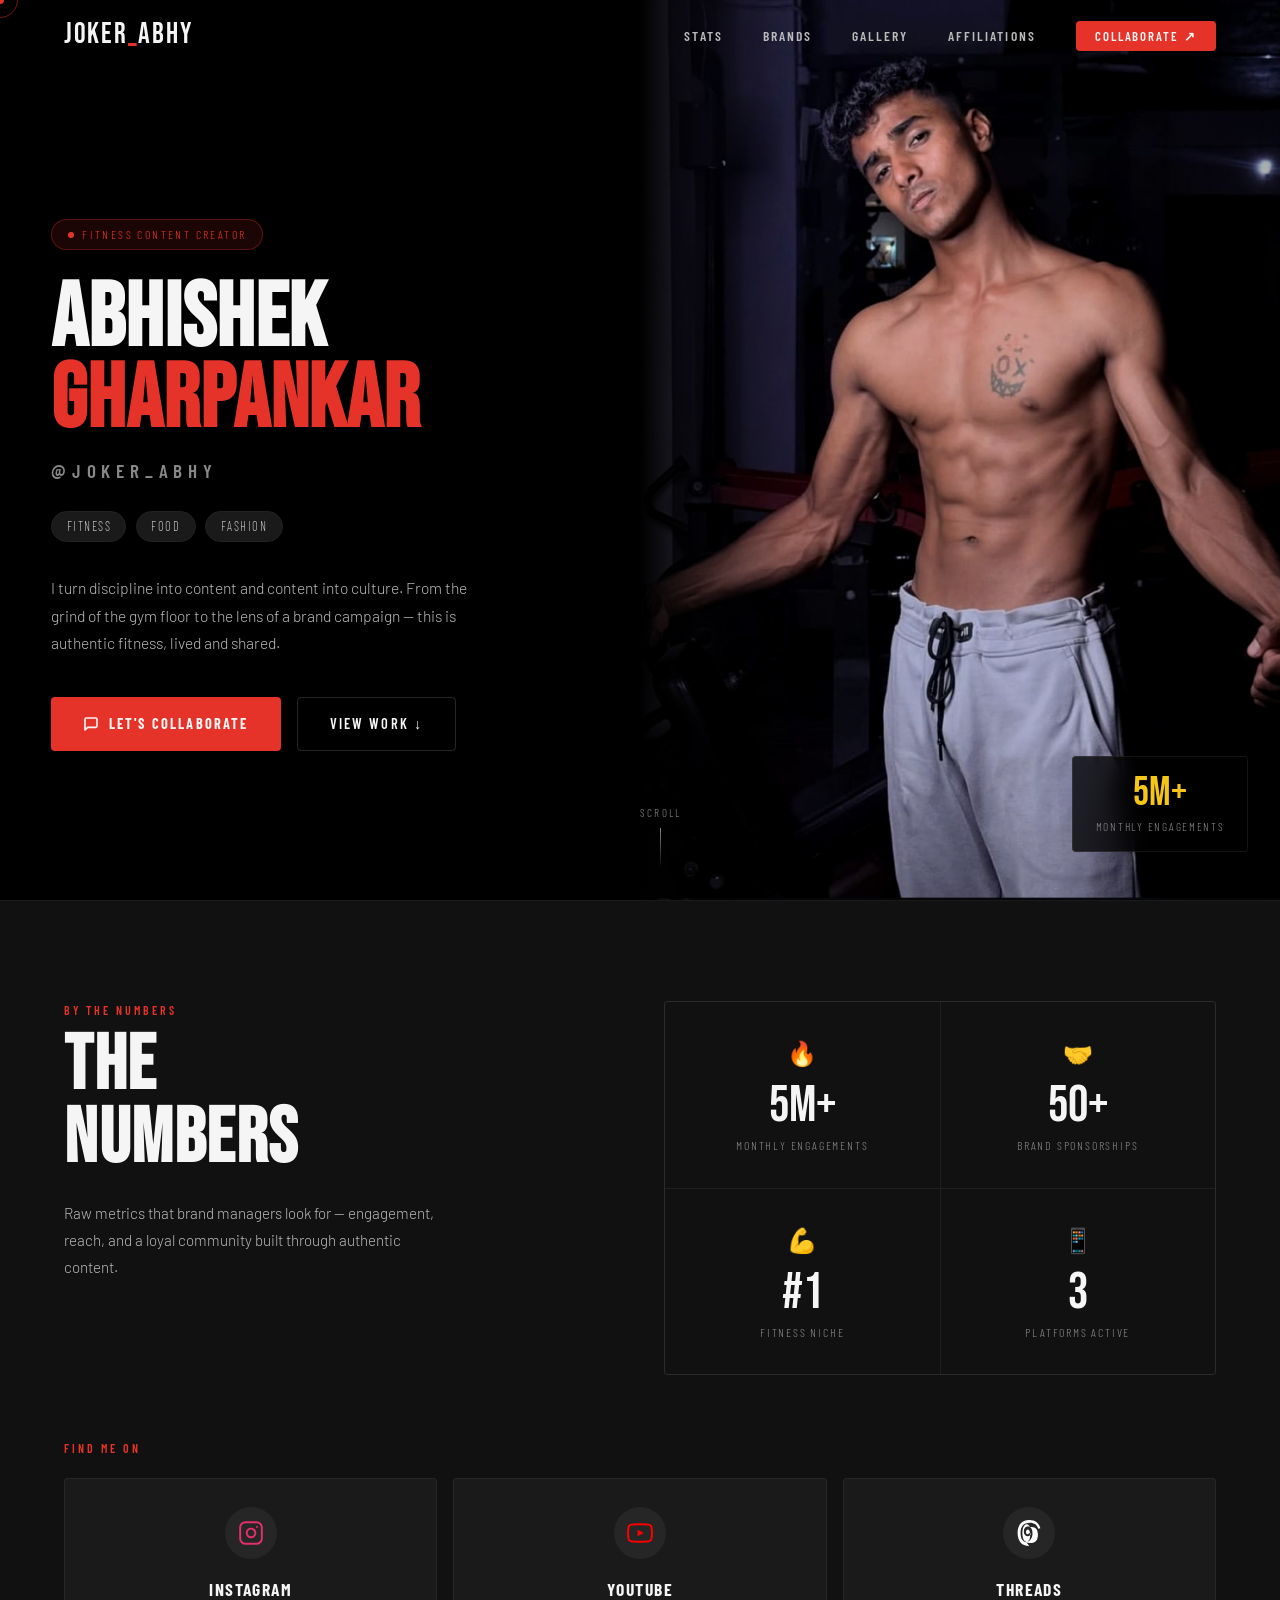
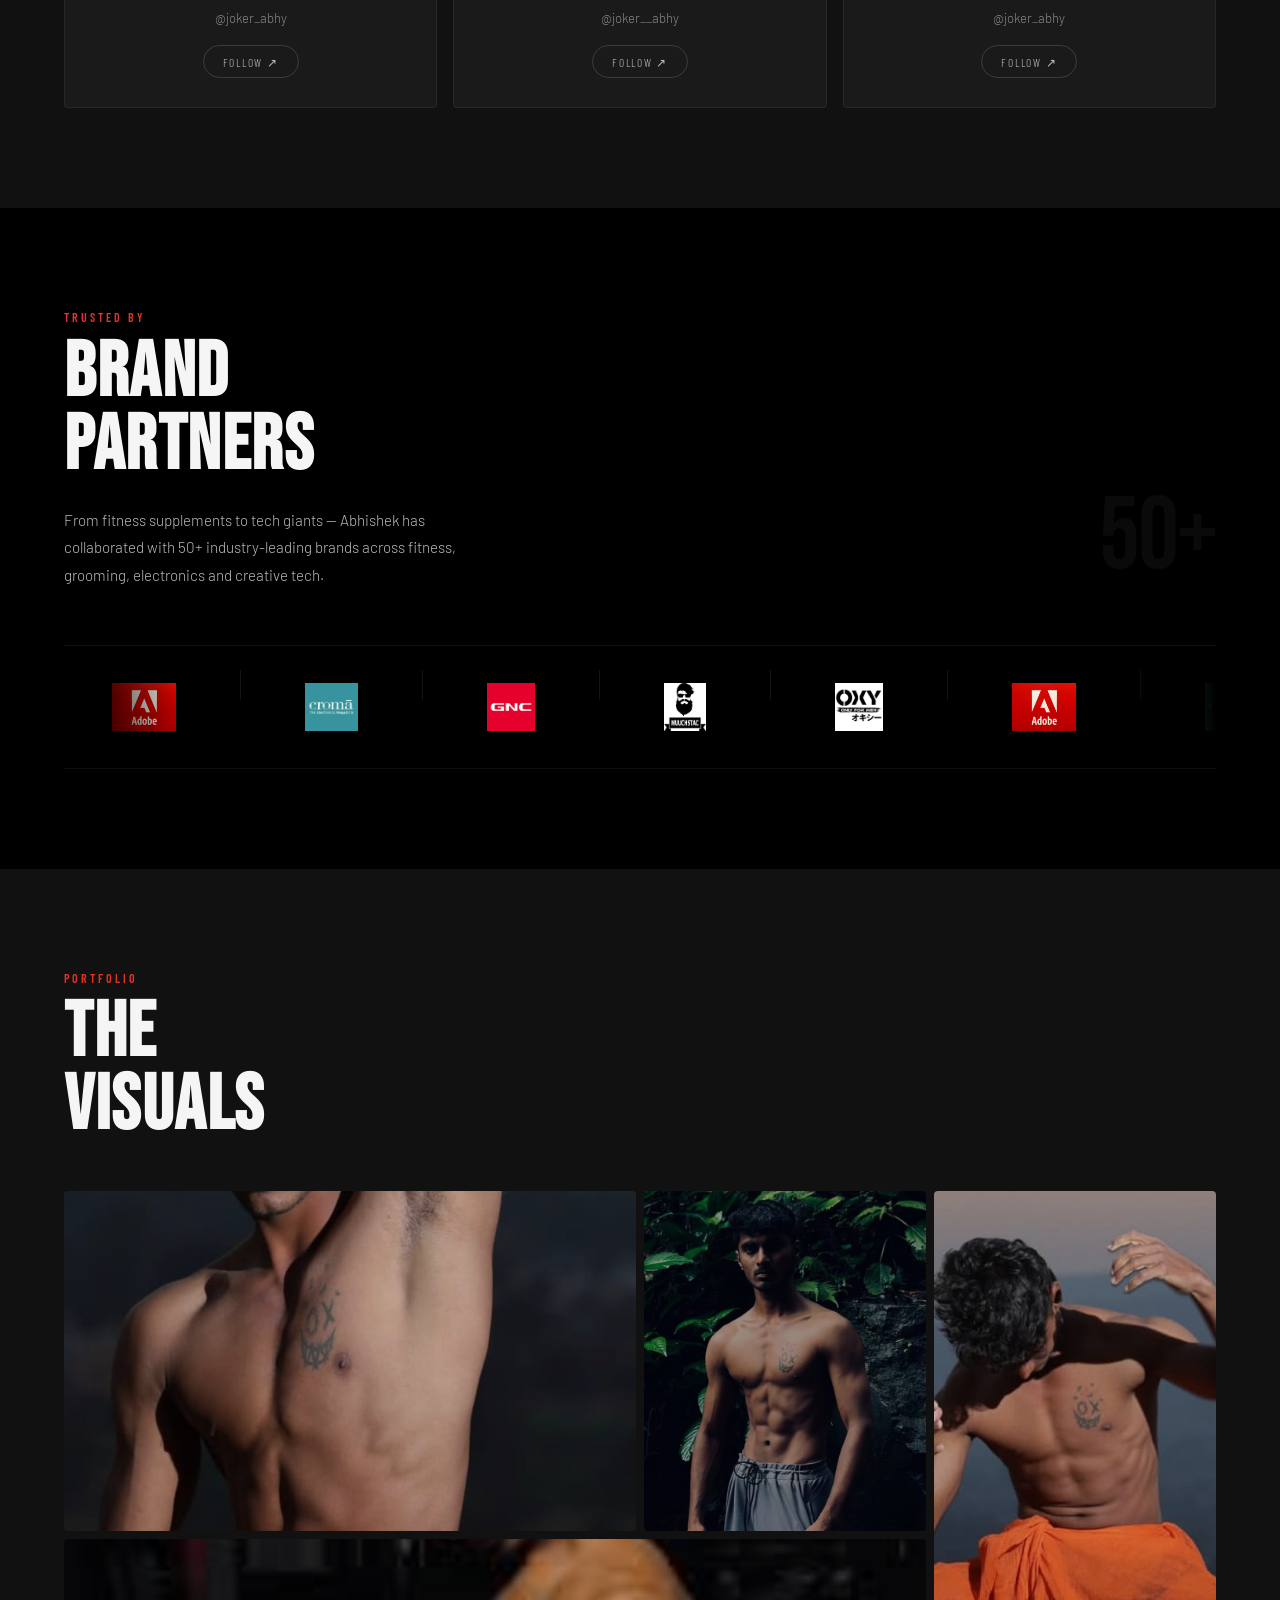
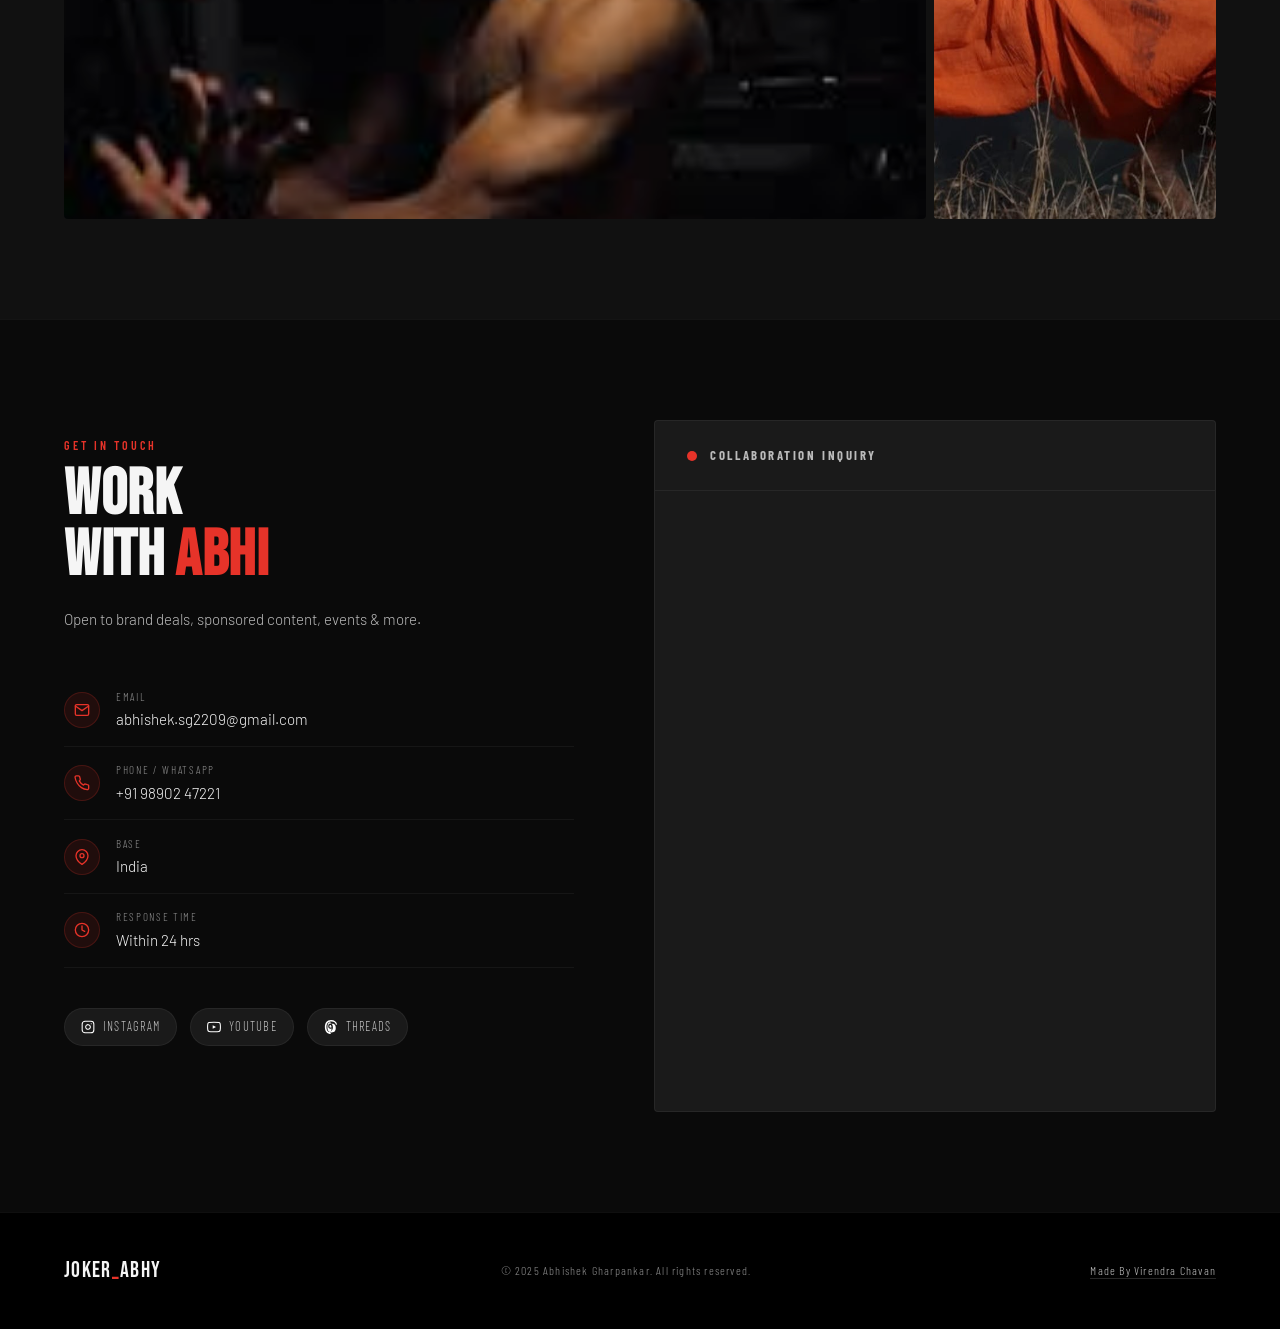
==== index.html @ 6a4d9075 "Update Google Site Verification meta tag with actual verification code" ====
<!DOCTYPE html>
<html lang="en" dir="ltr">
<head>
  <meta charset="UTF-8">
  <meta name="viewport" content="width=device-width, initial-scale=1.0, viewport-fit=cover">

  <!-- ═══════════════════════════════════════════════════════
       PRIMARY SEO META
       ═══════════════════════════════════════════════════════ -->
  <title>Abhishek Gharpankar | joker_abhy — Fitness Influencer &amp; Brand Partner India</title>
  <meta name="description" content="Official portfolio of Abhishek Gharpankar aka joker_abhy — India's fitness, food &amp; fashion creator with 5M+ monthly engagements. Partner for brand deals, sponsorships &amp; collaborations.">
  <meta name="keywords" content="Abhishek Gharpankar, joker_abhy, fitness influencer India, gym influencer, fitness content creator, brand collaboration India, fitness brand partnership, joker abhi, abhi joker, Instagram fitness India">
  <meta name="author" content="Abhishek Gharpankar">
  <meta name="robots" content="index, follow, max-image-preview:large, max-snippet:-1, max-video-preview:-1">
  <meta name="theme-color" content="#000000">
  <meta name="mobile-web-app-capable" content="yes">
  <meta name="apple-mobile-web-app-capable" content="yes">
  <meta name="apple-mobile-web-app-status-bar-style" content="black">
  <meta name="format-detection" content="telephone=no">

  <!-- Canonical URL -->
  <link rel="canonical" href="https://joker-abhy.onrender.com/">

  <!-- ═══════════════════════════════════════════════════════
       SEARCH ENGINE VERIFICATION TAGS
       Replace placeholder values after verifying in each tool
       ═══════════════════════════════════════════════════════ -->
  <!-- Google Search Console: replace content value after getting your verification code -->
  <meta name="google-site-verification" content="googleaf2d7dc8463df148.html">
  <!-- Bing Webmaster Tools: replace content value after getting your verification code -->
  <meta name="msvalidate.01" content="REPLACE_WITH_BING_VERIFICATION_CODE">
  <!-- Yandex (optional) -->
  <!-- <meta name="yandex-verification" content="REPLACE_WITH_YANDEX_CODE"> -->

  <!-- ═══════════════════════════════════════════════════════
       OPEN GRAPH (Facebook, WhatsApp, LinkedIn previews)
       ═══════════════════════════════════════════════════════ -->
  <meta property="og:title" content="joker_abhy | Fitness. Food. Fashion.">
  <meta property="og:description" content="5M+ monthly engagements. 50+ brand deals. One authentic fitness voice from India.">
  <meta property="og:image" content="https://joker-abhy.onrender.com/img/AbhiPhotos/hero.jpeg">
  <meta property="og:image:secure_url" content="https://joker-abhy.onrender.com/img/AbhiPhotos/hero.jpeg">
  <meta property="og:image:type" content="image/jpeg">
  <meta property="og:image:width" content="1080">
  <meta property="og:image:height" content="1350">
  <meta property="og:image:alt" content="Abhishek Gharpankar joker_abhy fitness influencer gym portrait India">
  <meta property="og:type" content="profile">
  <meta property="og:url" content="https://joker-abhy.onrender.com/">
  <meta property="og:site_name" content="joker_abhy — Abhishek Gharpankar">
  <meta property="og:locale" content="en_IN">
  <meta property="profile:first_name" content="Abhishek">
  <meta property="profile:last_name" content="Gharpankar">
  <meta property="profile:username" content="joker_abhy">

  <!-- ═══════════════════════════════════════════════════════
       TWITTER / X CARD
       ═══════════════════════════════════════════════════════ -->
  <meta name="twitter:card" content="summary_large_image">
  <meta name="twitter:site" content="@joker_abhy">
  <meta name="twitter:creator" content="@joker_abhy">
  <meta name="twitter:title" content="joker_abhy | Fitness. Food. Fashion.">
  <meta name="twitter:description" content="5M+ monthly engagements. 50+ brand deals. One authentic fitness voice from India.">
  <meta name="twitter:image" content="https://joker-abhy.onrender.com/img/AbhiPhotos/hero.jpeg">
  <meta name="twitter:image:alt" content="Abhishek Gharpankar joker_abhy fitness influencer portrait">

  <!-- ═══════════════════════════════════════════════════════
       FAVICON & TOUCH ICONS
       ═══════════════════════════════════════════════════════ -->
  <link rel="icon" type="image/jpeg" href="/img/AbhiPhotos/hero.jpeg">
  <link rel="apple-touch-icon" href="/img/AbhiPhotos/hero.jpeg">

  <!-- ═══════════════════════════════════════════════════════
       JSON-LD STRUCTURED DATA
       ProfilePage + Person + WebSite + BreadcrumbList + Brands
       Validate at: https://validator.schema.org
       ═══════════════════════════════════════════════════════ -->
  <script type="application/ld+json">
  {
    "@context": "https://schema.org",
    "@graph": [
      {
        "@type": "WebSite",
        "@id": "https://joker-abhy.onrender.com/#website",
        "url": "https://joker-abhy.onrender.com/",
        "name": "joker_abhy — Abhishek Gharpankar",
        "description": "Official portfolio of fitness influencer Abhishek Gharpankar aka joker_abhy",
        "inLanguage": "en-IN",
        "potentialAction": {
          "@type": "SearchAction",
          "target": {
            "@type": "EntryPoint",
            "urlTemplate": "https://joker-abhy.onrender.com/?q={search_term_string}"
          },
          "query-input": "required name=search_term_string"
        }
      },
      {
        "@type": "ProfilePage",
        "@id": "https://joker-abhy.onrender.com/#profilepage",
        "url": "https://joker-abhy.onrender.com/",
        "name": "Abhishek Gharpankar | joker_abhy — Fitness Influencer Portfolio",
        "description": "Official portfolio of Abhishek Gharpankar aka joker_abhy — India's fitness, food & fashion creator with 5M+ monthly engagements.",
        "inLanguage": "en-IN",
        "isPartOf": { "@id": "https://joker-abhy.onrender.com/#website" },
        "breadcrumb": {
          "@type": "BreadcrumbList",
          "itemListElement": [
            { "@type": "ListItem", "position": 1, "name": "Home", "item": "https://joker-abhy.onrender.com/" }
          ]
        },
        "mainEntity": {
          "@type": "Person",
          "@id": "https://joker-abhy.onrender.com/#person",
          "name": "Abhishek Gharpankar",
          "alternateName": ["joker_abhy", "joker abhi", "abhi joker", "joker"],
          "description": "Indian fitness content creator, lifestyle influencer and brand partner with 5M+ monthly engagements across Instagram, YouTube and Threads. Known for authentic gym, food and fashion content.",
          "url": "https://joker-abhy.onrender.com",
          "image": {
            "@type": "ImageObject",
            "url": "https://joker-abhy.onrender.com/img/AbhiPhotos/hero.jpeg",
            "width": 1080,
            "height": 1350,
            "caption": "Abhishek Gharpankar joker_abhy — fitness influencer India official portrait"
          },
          "email": "mailto:abhishek.sg2209@gmail.com",
          "telephone": "+919890247221",
          "nationality": { "@type": "Country", "name": "India" },
          "knowsAbout": ["Fitness", "Bodybuilding", "Nutrition", "Fashion", "Food", "Content Creation", "Brand Partnerships", "Social Media Marketing"],
          "hasOccupation": {
            "@type": "Occupation",
            "name": "Social Media Influencer",
            "occupationLocation": { "@type": "Country", "name": "India" },
            "description": "Fitness and lifestyle content creator across Instagram, YouTube and Threads with 5M+ monthly engagements"
          },
          "sameAs": [
            "https://www.instagram.com/joker_abhy",
            "https://www.youtube.com/@joker__abhy",
            "https://www.threads.com/@joker_abhy"
          ]
        }
      },
      {
        "@type": "ItemList",
        "@id": "https://joker-abhy.onrender.com/#brandlist",
        "name": "Top Brand Partnerships of Abhishek Gharpankar joker_abhy",
        "description": "Leading brand sponsorships and collaborations of fitness influencer joker_abhy",
        "numberOfItems": 5,
        "itemListElement": [
          {
            "@type": "ListItem",
            "position": 1,
            "item": {
              "@type": "Organization",
              "name": "Adobe",
              "url": "https://www.adobe.com",
              "logo": "https://joker-abhy.onrender.com/img/ClientLogo/adobe.jpg"
            }
          },
          {
            "@type": "ListItem",
            "position": 2,
            "item": {
              "@type": "Organization",
              "name": "Croma",
              "url": "https://www.croma.com",
              "logo": "https://joker-abhy.onrender.com/img/ClientLogo/Croma.jpg"
            }
          },
          {
            "@type": "ListItem",
            "position": 3,
            "item": {
              "@type": "Organization",
              "name": "GNC",
              "url": "https://www.gnc.com",
              "logo": "https://joker-abhy.onrender.com/img/ClientLogo/GNC.png"
            }
          },
          {
            "@type": "ListItem",
            "position": 4,
            "item": {
              "@type": "Organization",
              "name": "Muuchstac",
              "url": "https://www.muuchstac.com",
              "logo": "https://joker-abhy.onrender.com/img/ClientLogo/Muuchstac.png"
            }
          },
          {
            "@type": "ListItem",
            "position": 5,
            "item": {
              "@type": "Organization",
              "name": "Oxy Only For Men",
              "url": "https://www.oxyfacewash.com",
              "logo": "https://joker-abhy.onrender.com/img/ClientLogo/oxy.png"
            }
          }
        ]
      }
    ]
  }
  </script>

  <!-- ═══════════════════════════════════════════════════════
       PERFORMANCE: DNS PREFETCH + PRECONNECT
       ═══════════════════════════════════════════════════════ -->
  <link rel="dns-prefetch" href="//fonts.googleapis.com">
  <link rel="dns-prefetch" href="//fonts.gstatic.com">
  <link rel="preconnect" href="https://fonts.googleapis.com">
  <link rel="preconnect" href="https://fonts.gstatic.com" crossorigin>

  <!-- FONTS -->
  <link href="https://fonts.googleapis.com/css2?family=Bebas+Neue&family=Barlow:ital,wght@0,300;0,400;0,600;0,700;1,300&family=Barlow+Condensed:wght@400;600;700;900&display=swap" rel="stylesheet">

  <!-- PRELOAD hero image (LCP element) -->
  <link rel="preload" as="image" href="img/AbhiPhotos/hero.jpeg" fetchpriority="high">

  <!-- STYLESHEET -->
  <link rel="stylesheet" href="assets/style.css">
</head>

<body>

  <!-- Custom Cursor (desktop only) -->
  <div class="cursor-dot" aria-hidden="true"></div>
  <div class="cursor-ring" aria-hidden="true"></div>

  <!-- ══════════════════════════════════════════════════════
       NAVBAR
       ══════════════════════════════════════════════════════ -->
  <nav id="navbar" role="navigation" aria-label="Main navigation">
    <a class="nav-logo" href="#hero" aria-label="joker_abhy — Abhishek Gharpankar home">
      joker<span>_</span>abhy
    </a>
    <ul class="nav-links" role="menubar">
      <li role="none"><a href="#socials" role="menuitem">Stats</a></li>
      <li role="none"><a href="#brands" role="menuitem">Brands</a></li>
      <li role="none"><a href="#gallery" role="menuitem">Gallery</a></li>
      <li role="none"><a href="pages/affiliations.html" role="menuitem">Affiliations</a></li>
      <li role="none"><a href="#contact" class="nav-cta" role="menuitem">Collaborate &#x2197;</a></li>
    </ul>
    <button class="nav-hamburger" id="hamburger" aria-label="Toggle mobile menu" aria-expanded="false" aria-controls="mobile-menu">
      <span></span><span></span><span></span>
    </button>
  </nav>

  <!-- Mobile Menu -->
  <nav class="nav-mobile-menu" id="mobile-menu" aria-label="Mobile navigation" aria-hidden="true">
    <a href="#socials" class="mobile-link">Stats</a>
    <a href="#brands" class="mobile-link">Brands</a>
    <a href="#gallery" class="mobile-link">Gallery</a>
    <a href="pages/affiliations.html" class="mobile-link">Affiliations</a>
    <a href="#contact" class="nav-cta mobile-link">Collaborate &#x2197;</a>
  </nav>

  <!-- ══════════════════════════════════════════════════════
       SECTION 1 — HERO
       ══════════════════════════════════════════════════════ -->
  <section id="hero" aria-label="Abhishek Gharpankar joker_abhy — Fitness Influencer Hero">

    <!-- Left: Content -->
    <div class="hero-content">
      <div class="hero-tag" aria-label="Content category">Fitness Content Creator</div>

      <h1 class="hero-name">
        <span id="hero-name-first">Abhishek</span><br>
        <span id="hero-name-last" class="accent">Gharpankar</span>
      </h1>

      <p class="hero-alias" id="hero-alias" aria-label="Social media handle joker_abhy">@joker_abhy</p>

      <div class="hero-niche" id="hero-niche" aria-label="Content niches: Fitness, Food, Fashion">
        <span class="niche-pill">Fitness</span>
        <span class="niche-pill">Food</span>
        <span class="niche-pill">Fashion</span>
      </div>

      <p class="hero-bio" id="hero-bio">
        I turn discipline into content and content into culture. From the grind of the gym floor to the lens of a brand campaign — this is authentic fitness, lived and shared.
      </p>

      <div class="hero-actions">
        <a href="#contact" class="btn-primary" aria-label="Contact Abhishek Gharpankar for brand collaboration or sponsorship">
          <svg xmlns="http://www.w3.org/2000/svg" viewBox="0 0 24 24" fill="none" stroke="currentColor" stroke-width="2.5" stroke-linecap="round" stroke-linejoin="round" aria-hidden="true" focusable="false">
            <path d="M21 15a2 2 0 0 1-2 2H7l-4 4V5a2 2 0 0 1 2-2h14a2 2 0 0 1 2 2z"/>
          </svg>
          Let's Collaborate
        </a>
        <a href="#gallery" class="btn-secondary" aria-label="View Abhishek Gharpankar's photo portfolio">
          View Work &#x2193;
        </a>
      </div>
    </div>

    <!-- Right: Hero Image (LCP element) -->
    <div class="hero-visual">
      <img
        id="hero-img"
        src="img/AbhiPhotos/hero.jpeg"
        alt="Abhishek Gharpankar joker_abhy fitness influencer gym portrait India — brand collaboration available"
        width="1080"
        height="1350"
        fetchpriority="high"
        decoding="async"
      >
      <div class="hero-img-overlay" aria-hidden="true"></div>

      <!-- Stat badge -->
      <div class="hero-side-stat" aria-label="5 million plus monthly engagements across all platforms">
        <div class="big-num">5M+</div>
        <div class="stat-desc">Monthly Engagements</div>
      </div>
    </div>

    <!-- Scroll hint -->
    <div class="hero-scroll" aria-hidden="true">Scroll</div>

  </section>

  <!-- ══════════════════════════════════════════════════════
       SECTION 2 — STATS & SOCIALS
       ══════════════════════════════════════════════════════ -->
  <section id="socials" aria-label="Social media statistics and platforms of Abhishek Gharpankar joker_abhy">
    <div class="socials-inner">

      <div class="socials-header">
        <div>
          <p class="section-label">By The Numbers</p>
          <h2 class="section-title reveal">The<br>Numbers</h2>
          <p class="reveal" style="color:var(--grey-light); max-width:380px; line-height:1.8; font-size:0.95rem;">
            Raw metrics that brand managers look for — engagement, reach, and a loyal community built through authentic content.
          </p>
        </div>

        <!-- Stats Grid (populated by script.js from data.json) -->
        <div id="stats-grid" class="stats-grid" role="list" aria-label="Key performance metrics">
          <div class="stat-card" aria-label="5 million plus monthly engagements">
            <div class="stat-icon" aria-hidden="true">&#x1F525;</div>
            <div class="stat-value">5M+</div>
            <div class="stat-label">Monthly Engagements</div>
          </div>
          <div class="stat-card" aria-label="Over 50 brand sponsorships">
            <div class="stat-icon" aria-hidden="true">&#x1F91D;</div>
            <div class="stat-value">50+</div>
            <div class="stat-label">Brand Sponsorships</div>
          </div>
          <div class="stat-card" aria-label="Number one fitness niche creator">
            <div class="stat-icon" aria-hidden="true">&#x1F4AA;</div>
            <div class="stat-value">#1</div>
            <div class="stat-label">Fitness Niche</div>
          </div>
          <div class="stat-card" aria-label="Active on 3 social platforms">
            <div class="stat-icon" aria-hidden="true">&#x1F4F1;</div>
            <div class="stat-value">3</div>
            <div class="stat-label">Platforms Active</div>
          </div>
        </div>
      </div>

      <!-- Social Platform Cards (populated by script.js) -->
      <p class="section-label" style="margin-bottom:1.2rem">Find Me On</p>
      <div id="socials-grid" class="socials-grid" role="list" aria-label="Social media platforms of joker_abhy">
      </div>

    </div>
  </section>

  <!-- ══════════════════════════════════════════════════════
       SECTION 3 — BRAND CAROUSEL
       ══════════════════════════════════════════════════════ -->
  <section id="brands" aria-label="Brand partnerships and sponsorships of fitness influencer Abhishek Gharpankar">
    <div class="brands-inner">

      <div class="brands-header">
        <div>
          <p class="section-label">Trusted By</p>
          <h2 class="section-title reveal">Brand<br>Partners</h2>
          <p class="reveal" style="color:var(--grey-light); max-width:420px; line-height:1.8; font-size:0.95rem;">
            From fitness supplements to tech giants — Abhishek has collaborated with 50+ industry-leading brands across fitness, grooming, electronics and creative tech.
          </p>
        </div>
        <div class="brands-count reveal" aria-label="50 plus brand collaborations completed">50+</div>
      </div>

    </div>

    <!-- Full-width carousel — outside .brands-inner for edge-to-edge -->
    <div class="carousel-wrapper" aria-label="Infinite scrolling brand logo carousel — hover to pause and examine brands">
      <div id="carousel-track" class="carousel-track" role="list" aria-label="Brand partner logos">
        <!-- Populated by script.js — logos duplicated for seamless loop -->
      </div>
    </div>

  </section>

  <!-- ══════════════════════════════════════════════════════
       SECTION 4 — PHOTO GALLERY
       ══════════════════════════════════════════════════════ -->
  <section id="gallery" aria-label="Fitness and lifestyle photo portfolio of Abhishek Gharpankar joker_abhy">
    <div class="gallery-inner">

      <div class="gallery-header">
        <p class="section-label">Portfolio</p>
        <h2 class="section-title reveal">The<br>Visuals</h2>
      </div>

      <div id="gallery-grid" class="gallery-grid" role="list" aria-label="Fitness lifestyle photography collection">
        <!-- Populated by script.js from data.json -->
      </div>

    </div>
  </section>

  <!-- ══════════════════════════════════════════════════════
       SECTION 5 — CONTACT
       ══════════════════════════════════════════════════════ -->
  <section id="contact" aria-label="Contact Abhishek Gharpankar joker_abhy for brand collaboration">
    <div class="contact-inner">

      <!-- Left: Contact Info -->
      <div class="contact-info reveal">
        <p class="section-label">Get In Touch</p>
        <h2 class="contact-cta-head">
          Work<br>With <span>Abhi</span>
        </h2>
        <p class="contact-desc" id="contact-cta-text">
          Open to brand deals, sponsored content, events &amp; more.
        </p>

        <div class="contact-details">

          <!-- Email -->
          <div class="contact-detail-row">
            <div class="contact-detail-icon" aria-hidden="true">
              <svg xmlns="http://www.w3.org/2000/svg" viewBox="0 0 24 24" fill="none" stroke="currentColor" stroke-width="2" stroke-linecap="round" stroke-linejoin="round">
                <path d="M4 4h16c1.1 0 2 .9 2 2v12c0 1.1-.9 2-2 2H4c-1.1 0-2-.9-2-2V6c0-1.1.9-2 2-2z"/>
                <polyline points="22,6 12,13 2,6"/>
              </svg>
            </div>
            <div>
              <div class="contact-detail-label">Email</div>
              <a id="contact-email-link" href="mailto:abhishek.sg2209@gmail.com" class="contact-detail-value" aria-label="Send email to Abhishek Gharpankar at abhishek.sg2209@gmail.com">
                abhishek.sg2209@gmail.com
              </a>
            </div>
          </div>

          <!-- Phone / WhatsApp -->
          <div class="contact-detail-row">
            <div class="contact-detail-icon" aria-hidden="true">
              <svg xmlns="http://www.w3.org/2000/svg" viewBox="0 0 24 24" fill="none" stroke="currentColor" stroke-width="2" stroke-linecap="round" stroke-linejoin="round">
                <path d="M22 16.92v3a2 2 0 0 1-2.18 2 19.79 19.79 0 0 1-8.63-3.07A19.5 19.5 0 0 1 4.69 12 19.79 19.79 0 0 1 1.61 3.39 2 2 0 0 1 3.6 1.22h3a2 2 0 0 1 2 1.72c.127.96.361 1.903.7 2.81a2 2 0 0 1-.45 2.11L7.91 8.81a16 16 0 0 0 6.29 6.29l.95-.95a2 2 0 0 1 2.11-.45c.907.339 1.85.573 2.81.7A2 2 0 0 1 22 16.92z"/>
              </svg>
            </div>
            <div>
              <div class="contact-detail-label">Phone / WhatsApp</div>
              <a id="contact-phone-link" href="tel:+919890247221" class="contact-detail-value" aria-label="Call or WhatsApp Abhishek Gharpankar at plus 91 98902 47221">
                +91 98902 47221
              </a>
            </div>
          </div>

          <!-- Location -->
          <div class="contact-detail-row">
            <div class="contact-detail-icon" aria-hidden="true">
              <svg xmlns="http://www.w3.org/2000/svg" viewBox="0 0 24 24" fill="none" stroke="currentColor" stroke-width="2" stroke-linecap="round" stroke-linejoin="round">
                <path d="M21 10c0 7-9 13-9 13s-9-6-9-13a9 9 0 0 1 18 0z"/>
                <circle cx="12" cy="10" r="3"/>
              </svg>
            </div>
            <div>
              <div class="contact-detail-label">Base</div>
              <div class="contact-detail-value">India</div>
            </div>
          </div>

          <!-- Response Time -->
          <div class="contact-detail-row">
            <div class="contact-detail-icon" aria-hidden="true">
              <svg xmlns="http://www.w3.org/2000/svg" viewBox="0 0 24 24" fill="none" stroke="currentColor" stroke-width="2" stroke-linecap="round" stroke-linejoin="round">
                <circle cx="12" cy="12" r="10"/>
                <polyline points="12 6 12 12 16 14"/>
              </svg>
            </div>
            <div>
              <div class="contact-detail-label">Response Time</div>
              <div class="contact-detail-value">Within 24 hrs</div>
            </div>
          </div>

        </div><!-- /.contact-details -->

        <!-- Social Buttons (populated by script.js) -->
        <div id="contact-socials" class="contact-socials" aria-label="Social media links for joker_abhy">
        </div>

      </div><!-- /.contact-info -->

      <!-- Right: Google Form -->
      <div class="contact-form-wrap reveal">
        <div class="form-header">
          <div class="form-header-dot" aria-hidden="true"></div>
          <div class="form-header-title">Collaboration Inquiry</div>
        </div>
        <div class="form-iframe-wrap">
          <iframe
            id="google-form"
            src="https://docs.google.com/forms/d/e/YOUR_FORM_ID/viewform?embedded=true"
            frameborder="0"
            marginheight="0"
            marginwidth="0"
            scrolling="yes"
            title="Brand collaboration and sponsorship inquiry form for Abhishek Gharpankar joker_abhy"
            aria-label="Contact form for brand collaborations and sponsorship inquiries with joker_abhy"
            loading="lazy"
          >
            Loading form&hellip;
          </iframe>
        </div>
      </div><!-- /.contact-form-wrap -->

    </div><!-- /.contact-inner -->
  </section>

  <!-- ══════════════════════════════════════════════════════
       FOOTER
       ══════════════════════════════════════════════════════ -->
  <footer role="contentinfo">
    <div class="footer-inner">

      <div class="footer-logo" aria-label="joker_abhy — Abhishek Gharpankar">
        joker<span>_</span>abhy
      </div>

      <p class="footer-copy" id="footer-copy">
        &copy; 2025 Abhishek Gharpankar. All rights reserved.
      </p>

      <p class="footer-credit" id="footer-credit">
        <a href="#" rel="nofollow">Made By Virendra Chavan</a>
      </p>

    </div>
  </footer>

  <!-- Main Script (deferred — non-blocking) -->
  <script src="assets/script.js" defer></script>

</body>
</html>
---- assets/style.css ----
/* ============================================================
   JOKER_ABHY — PORTFOLIO STYLESHEET
   Dark Athletic Aesthetic | GPU-Accelerated Animations
   ============================================================ */

@import url('https://fonts.googleapis.com/css2?family=Bebas+Neue&family=Barlow:ital,wght@0,300;0,400;0,600;0,700;1,300&family=Barlow+Condensed:wght@400;600;700;900&display=swap');

/* ══════════════════════════════════════════════════════════════
   CSS VARIABLES
   ══════════════════════════════════════════════════════════════ */
:root {
  --black:        #000000;
  --dark:         #0a0a0a;
  --dark-2:       #111111;
  --dark-3:       #1a1a1a;
  --dark-4:       #222222;
  --grey:         #888888;
  --grey-light:   #bbbbbb;
  --red:          #e63329;
  --red-dim:      #a01f1a;
  --white:        #f5f5f5;
  --yellow:       #f5c518;

  --font-display: 'Bebas Neue', sans-serif;
  --font-cond:    'Barlow Condensed', sans-serif;
  --font-body:    'Barlow', sans-serif;

  --nav-h:        70px;
  --section-pad:  100px 5%;
  --radius:       4px;
  --transition:   0.35s cubic-bezier(0.25, 0.46, 0.45, 0.94);
}

/* ══════════════════════════════════════════════════════════════
   RESET
   ══════════════════════════════════════════════════════════════ */
*, *::before, *::after {
  box-sizing: border-box;
  margin: 0;
  padding: 0;
}
html {
  scroll-behavior: smooth;
  font-size: 16px;
}
body {
  background: var(--dark);
  color: var(--white);
  font-family: var(--font-body);
  font-weight: 300;
  line-height: 1.6;
  overflow-x: hidden;
  cursor: none;
}
img {
  display: block;
  max-width: 100%;
}
a {
  color: inherit;
  text-decoration: none;
}
ul {
  list-style: none;
}

/* ══════════════════════════════════════════════════════════════
   CUSTOM CURSOR
   ══════════════════════════════════════════════════════════════ */
.cursor-dot {
  position: fixed;
  top: 0; left: 0;
  width: 8px; height: 8px;
  background: var(--red);
  border-radius: 50%;
  pointer-events: none;
  z-index: 9999;
  transform: translate(-50%, -50%);
  transition: transform 0.1s;
}
.cursor-ring {
  position: fixed;
  top: 0; left: 0;
  width: 36px; height: 36px;
  border: 1.5px solid rgba(230, 51, 41, 0.5);
  border-radius: 50%;
  pointer-events: none;
  z-index: 9998;
  transform: translate(-50%, -50%);
  transition: width 0.3s, height 0.3s, border-color 0.3s;
}

/* ══════════════════════════════════════════════════════════════
   NAVBAR
   ══════════════════════════════════════════════════════════════ */
#navbar {
  position: fixed;
  top: 0; left: 0; right: 0;
  height: var(--nav-h);
  z-index: 1000;
  display: flex;
  align-items: center;
  justify-content: space-between;
  padding: 0 5%;
  transition: background var(--transition), box-shadow var(--transition);
}
#navbar.scrolled {
  background: rgba(0, 0, 0, 0.92);
  backdrop-filter: blur(12px);
  -webkit-backdrop-filter: blur(12px);
  box-shadow: 0 1px 0 rgba(255, 255, 255, 0.06);
}
.nav-logo {
  font-family: var(--font-display);
  font-size: 1.8rem;
  letter-spacing: 0.06em;
  color: var(--white);
  flex-shrink: 0;
}
.nav-logo span { color: var(--red); }

.nav-links {
  display: flex;
  gap: 2.5rem;
  align-items: center;
}
.nav-links a {
  font-family: var(--font-cond);
  font-size: 0.85rem;
  font-weight: 600;
  letter-spacing: 0.15em;
  text-transform: uppercase;
  color: var(--grey-light);
  transition: color var(--transition);
  position: relative;
}
.nav-links a::after {
  content: '';
  position: absolute;
  bottom: -4px; left: 0;
  width: 0; height: 1px;
  background: var(--red);
  transition: width var(--transition);
}
.nav-links a:hover { color: var(--white); }
.nav-links a:hover::after { width: 100%; }

.nav-cta {
  background: var(--red) !important;
  color: var(--white) !important;
  padding: 0.45rem 1.2rem !important;
  border-radius: var(--radius) !important;
  font-family: var(--font-cond) !important;
  font-size: 0.8rem !important;
  letter-spacing: 0.15em !important;
  text-transform: uppercase !important;
  transition: background var(--transition) !important;
}
.nav-cta:hover { background: var(--red-dim) !important; }
.nav-cta::after { display: none !important; }

/* Hamburger */
.nav-hamburger {
  display: none;
  flex-direction: column;
  gap: 5px;
  cursor: pointer;
  padding: 4px;
  background: none;
  border: none;
}
.nav-hamburger span {
  display: block;
  width: 24px;
  height: 2px;
  background: var(--white);
  border-radius: 2px;
  transition: all 0.3s ease;
}
.nav-hamburger.open span:nth-child(1) { transform: rotate(45deg) translate(5px, 5px); }
.nav-hamburger.open span:nth-child(2) { opacity: 0; }
.nav-hamburger.open span:nth-child(3) { transform: rotate(-45deg) translate(5px, -5px); }

/* Mobile dropdown menu */
.nav-mobile-menu {
  display: none;
  position: fixed;
  top: var(--nav-h);
  left: 0; right: 0;
  background: rgba(0, 0, 0, 0.97);
  backdrop-filter: blur(16px);
  -webkit-backdrop-filter: blur(16px);
  padding: 1.5rem 5% 2rem;
  z-index: 999;
  flex-direction: column;
  gap: 0.2rem;
  border-bottom: 1px solid rgba(255, 255, 255, 0.06);
}
.nav-mobile-menu.open {
  display: flex;
  animation: slideDown 0.25s ease both;
}
.nav-mobile-menu a {
  font-family: var(--font-cond);
  font-size: 1.1rem;
  font-weight: 600;
  letter-spacing: 0.15em;
  text-transform: uppercase;
  color: var(--grey-light);
  padding: 0.9rem 0;
  border-bottom: 1px solid rgba(255, 255, 255, 0.05);
  transition: color var(--transition);
}
.nav-mobile-menu a:hover { color: var(--white); }
.nav-mobile-menu .nav-cta {
  margin-top: 0.8rem;
  text-align: center;
  padding: 0.9rem !important;
  border-radius: var(--radius) !important;
  border-bottom: none;
}

/* ══════════════════════════════════════════════════════════════
   SHARED SECTION UTILITIES
   ══════════════════════════════════════════════════════════════ */
section { position: relative; }

.section-label {
  font-family: var(--font-cond);
  font-size: 0.75rem;
  font-weight: 600;
  letter-spacing: 0.25em;
  text-transform: uppercase;
  color: var(--red);
  margin-bottom: 0.6rem;
}
.section-title {
  font-family: var(--font-display);
  font-size: clamp(3rem, 6vw, 5rem);
  line-height: 0.95;
  letter-spacing: 0.02em;
  color: var(--white);
  margin-bottom: 1.5rem;
}

/* Scroll reveal */
.reveal {
  opacity: 0;
  transform: translateY(40px);
  transition: opacity 0.7s ease, transform 0.7s ease;
}
.reveal.visible {
  opacity: 1;
  transform: translateY(0);
}

/* ══════════════════════════════════════════════════════════════
   SECTION 1 — HERO
   The navbar is fixed and overlays the hero. The hero is a
   two-column grid. Left = content, Right = image.
   The image column uses a relative wrapper + absolute fill
   so object-fit:cover never distorts the image.
   ══════════════════════════════════════════════════════════════ */
#hero {
  display: grid;
  grid-template-columns: 1fr 1fr;
  min-height: 100vh;
  background: var(--black);
  overflow: hidden;
}

/* ── Left column: text content ── */
.hero-content {
  position: relative;
  z-index: 2;
  display: flex;
  flex-direction: column;
  justify-content: center;
  padding: calc(var(--nav-h) + 60px) 5% 60px 8%;
}

.hero-tag {
  display: inline-flex;
  align-items: center;
  gap: 0.5rem;
  background: rgba(230, 51, 41, 0.12);
  border: 1px solid rgba(230, 51, 41, 0.3);
  border-radius: 100px;
  padding: 0.3rem 1rem;
  font-family: var(--font-cond);
  font-size: 0.75rem;
  letter-spacing: 0.2em;
  text-transform: uppercase;
  color: var(--red);
  margin-bottom: 1.8rem;
  width: fit-content;
  animation: fadeDown 0.8s ease 0.2s both;
}
.hero-tag::before {
  content: '';
  width: 6px; height: 6px;
  background: var(--red);
  border-radius: 50%;
  flex-shrink: 0;
}

.hero-name {
  font-family: var(--font-display);
  font-size: clamp(4rem, 7vw, 8rem);
  line-height: 0.9;
  letter-spacing: 0.01em;
  color: var(--white);
  animation: fadeUp 0.9s ease 0.3s both;
}
.hero-name .accent { color: var(--red); }

.hero-alias {
  font-family: var(--font-cond);
  font-size: clamp(0.9rem, 1.5vw, 1.3rem);
  font-weight: 600;
  letter-spacing: 0.3em;
  text-transform: uppercase;
  color: var(--grey);
  margin: 1rem 0 1.5rem;
  animation: fadeUp 0.9s ease 0.45s both;
}

.hero-niche {
  display: flex;
  gap: 0.6rem;
  flex-wrap: wrap;
  margin-bottom: 2rem;
  animation: fadeUp 0.9s ease 0.55s both;
}
.niche-pill {
  background: var(--dark-3);
  border: 1px solid var(--dark-4);
  padding: 0.3rem 0.9rem;
  border-radius: 100px;
  font-family: var(--font-cond);
  font-size: 0.78rem;
  letter-spacing: 0.12em;
  text-transform: uppercase;
  color: var(--grey-light);
}

.hero-bio {
  font-size: 0.98rem;
  color: var(--grey-light);
  max-width: 440px;
  line-height: 1.75;
  margin-bottom: 2.5rem;
  font-weight: 300;
  animation: fadeUp 0.9s ease 0.65s both;
}

.hero-actions {
  display: flex;
  gap: 1rem;
  flex-wrap: wrap;
  animation: fadeUp 0.9s ease 0.75s both;
}
.btn-primary {
  display: inline-flex;
  align-items: center;
  gap: 0.6rem;
  background: var(--red);
  color: var(--white);
  padding: 0.9rem 2rem;
  border-radius: var(--radius);
  font-family: var(--font-cond);
  font-size: 0.9rem;
  font-weight: 700;
  letter-spacing: 0.15em;
  text-transform: uppercase;
  cursor: pointer;
  border: none;
  transition: background var(--transition), transform 0.2s;
}
.btn-primary:hover { background: var(--red-dim); transform: translateY(-2px); }
.btn-primary svg { width: 16px; height: 16px; flex-shrink: 0; }

.btn-secondary {
  display: inline-flex;
  align-items: center;
  gap: 0.6rem;
  background: transparent;
  color: var(--white);
  padding: 0.9rem 2rem;
  border-radius: var(--radius);
  border: 1px solid rgba(255, 255, 255, 0.15);
  font-family: var(--font-cond);
  font-size: 0.9rem;
  font-weight: 600;
  letter-spacing: 0.15em;
  text-transform: uppercase;
  cursor: pointer;
  transition: border-color var(--transition), transform 0.2s;
}
.btn-secondary:hover { border-color: rgba(255, 255, 255, 0.4); transform: translateY(-2px); }

/* ── Right column: image ── */
/*
  KEY FIX: .hero-visual is a RELATIVE container that fills the
  grid cell naturally. The img inside is ABSOLUTE with inset:0
  so it fills the container without any dimension conflict.
  This is the correct pattern — no hardcoded heights needed.
*/
.hero-visual {
  position: relative;
  /* No width/height set here — the grid cell determines the size */
}
.hero-visual img {
  position: absolute;
  inset: 0;
  width: 100%;
  height: 100%;
  object-fit: cover;
  object-position: center top;
  filter: contrast(1.04) brightness(0.88);
  /* animation: scaleIn 1.2s ease both; */
}

.hero-img-overlay {
  position: absolute;
  inset: 0;
  background: linear-gradient(
    90deg,
    var(--black) 0%,
    transparent 25%,
    transparent 75%,
    rgba(0, 0, 0, 0.25) 100%
  );
  z-index: 1;
}

.hero-side-stat {
  position: absolute;
  bottom: 3rem;
  right: 2rem;
  z-index: 2;
  background: rgba(0, 0, 0, 0.75);
  backdrop-filter: blur(12px);
  -webkit-backdrop-filter: blur(12px);
  border: 1px solid rgba(255, 255, 255, 0.08);
  border-radius: var(--radius);
  padding: 1rem 1.4rem;
  text-align: center;
  animation: fadeUp 1s ease 1s both;
}
.hero-side-stat .big-num {
  font-family: var(--font-display);
  font-size: 2.5rem;
  color: var(--yellow);
  line-height: 1;
}
.hero-side-stat .stat-desc {
  font-family: var(--font-cond);
  font-size: 0.72rem;
  letter-spacing: 0.15em;
  text-transform: uppercase;
  color: var(--grey);
  margin-top: 0.2rem;
}

.hero-scroll {
  position: absolute;
  bottom: 2rem;
  left: 50%;
  transform: translateX(-50%);
  display: flex;
  flex-direction: column;
  align-items: center;
  gap: 0.4rem;
  font-family: var(--font-cond);
  font-size: 0.7rem;
  letter-spacing: 0.2em;
  text-transform: uppercase;
  color: var(--grey);
  z-index: 2;
  animation: fadeUp 1s ease 1.2s both;
}
.hero-scroll::after {
  content: '';
  width: 1px;
  height: 40px;
  background: linear-gradient(to bottom, var(--grey), transparent);
  animation: scrollPulse 1.5s ease infinite;
}

/* ══════════════════════════════════════════════════════════════
   SECTION 2 — STATS & SOCIALS
   ══════════════════════════════════════════════════════════════ */
#socials {
  padding: var(--section-pad);
  background: var(--dark-2);
  border-top: 1px solid rgba(255, 255, 255, 0.04);
}
.socials-inner {
  max-width: 1200px;
  margin: 0 auto;
}
.socials-header {
  display: grid;
  grid-template-columns: 1fr 1fr;
  gap: 3rem;
  align-items: start;
  margin-bottom: 4rem;
}

/* Stats grid */
.stats-grid {
  display: grid;
  grid-template-columns: 1fr 1fr;
  gap: 1px;
  background: rgba(255, 255, 255, 0.06);
  border: 1px solid rgba(255, 255, 255, 0.06);
  border-radius: var(--radius);
  overflow: hidden;
}
.stat-card {
  background: var(--dark-2);
  padding: 2rem;
  text-align: center;
  transition: background var(--transition);
}
.stat-card:hover { background: var(--dark-3); }
.stat-icon { font-size: 1.5rem; margin-bottom: 0.5rem; }
.stat-value {
  font-family: var(--font-display);
  font-size: clamp(2.5rem, 4vw, 3.5rem);
  color: var(--white);
  line-height: 1;
}
.stat-label {
  font-family: var(--font-cond);
  font-size: 0.75rem;
  letter-spacing: 0.15em;
  text-transform: uppercase;
  color: var(--grey);
  margin-top: 0.3rem;
}

/* Social platform cards */
.socials-grid {
  display: grid;
  grid-template-columns: repeat(3, 1fr);
  gap: 1rem;
}
.social-card {
  background: var(--dark-3);
  border: 1px solid rgba(255, 255, 255, 0.06);
  border-radius: var(--radius);
  padding: 1.8rem 1.5rem;
  text-align: center;
  transition: transform var(--transition), border-color var(--transition), box-shadow var(--transition);
  cursor: pointer;
  position: relative;
  overflow: hidden;
}
.social-card::before {
  content: '';
  position: absolute;
  bottom: 0; left: 0; right: 0;
  height: 2px;
  background: var(--card-color, var(--red));
  transform: scaleX(0);
  transition: transform var(--transition);
}
.social-card:hover {
  transform: translateY(-6px);
  border-color: rgba(255, 255, 255, 0.12);
  box-shadow: 0 20px 40px rgba(0, 0, 0, 0.4);
}
.social-card:hover::before { transform: scaleX(1); }
.social-icon-wrap {
  width: 52px; height: 52px;
  border-radius: 50%;
  display: flex;
  align-items: center;
  justify-content: center;
  margin: 0 auto 1rem;
  background: rgba(255, 255, 255, 0.05);
}
.social-icon-wrap svg { width: 26px; height: 26px; }
.social-platform {
  font-family: var(--font-cond);
  font-size: 1.1rem;
  font-weight: 700;
  letter-spacing: 0.08em;
  text-transform: uppercase;
  color: var(--white);
}
.social-handle {
  font-family: var(--font-body);
  font-size: 0.82rem;
  color: var(--grey);
  margin: 0.3rem 0 1rem;
}
.social-follow-btn {
  display: inline-block;
  padding: 0.4rem 1.2rem;
  border-radius: 100px;
  border: 1px solid rgba(255, 255, 255, 0.15);
  font-family: var(--font-cond);
  font-size: 0.72rem;
  letter-spacing: 0.15em;
  text-transform: uppercase;
  color: var(--grey-light);
  transition: all var(--transition);
}
.social-card:hover .social-follow-btn {
  border-color: var(--card-color, var(--red));
  color: var(--white);
  background: rgba(255, 255, 255, 0.04);
}

/* ══════════════════════════════════════════════════════════════
   SECTION 3 — BRAND CAROUSEL
   ══════════════════════════════════════════════════════════════ */
#brands {
  padding: var(--section-pad);
  background: var(--black);
  overflow: hidden;
}
.brands-inner { max-width: 1200px; margin: 0 auto; }
.brands-header {
  display: flex;
  align-items: flex-end;
  justify-content: space-between;
  margin-bottom: 3.5rem;
  flex-wrap: wrap;
  gap: 1rem;
}
.brands-count {
  font-family: var(--font-display);
  font-size: clamp(4rem, 8vw, 7rem);
  color: rgba(255, 255, 255, 0.04);
  line-height: 1;
  letter-spacing: -0.02em;
}

/* Infinite carousel */
.carousel-wrapper {
  position: relative;
  overflow: hidden;
  padding: 1.5rem 0;
  border-top: 1px solid rgba(255, 255, 255, 0.06);
  border-bottom: 1px solid rgba(255, 255, 255, 0.06);
}
.carousel-wrapper::before,
.carousel-wrapper::after {
  content: '';
  position: absolute;
  top: 0; bottom: 0;
  width: 120px;
  z-index: 2;
  pointer-events: none;
}
.carousel-wrapper::before { left: 0;  background: linear-gradient(to right, var(--black), transparent); }
.carousel-wrapper::after  { right: 0; background: linear-gradient(to left,  var(--black), transparent); }

.carousel-track {
  display: flex;
  white-space: nowrap;
  width: max-content;
  animation: scrollTrack 30s linear infinite;
  transform: translate3d(0, 0, 0);
}
.carousel-track:hover { animation-play-state: paused; }

.carousel-item {
  display: inline-flex;
  align-items: center;
  justify-content: center;
  padding: 0.8rem 3rem;
  flex-shrink: 0;
}
.carousel-item img {
  height: 48px;
  width: auto;
  max-width: 140px;
  object-fit: contain;
  filter: brightness(1);
  transition: filter var(--transition), transform var(--transition);
}
.carousel-item:hover img {
  filter: brightness(1.15) drop-shadow(0 0 8px rgba(255, 255, 255, 0.15));
  transform: scale(1.06);
}
.carousel-divider {
  display: inline-block;
  width: 1px;
  height: 30px;
  background: rgba(255, 255, 255, 0.08);
  vertical-align: middle;
  margin: 0 1rem;
}

/* ══════════════════════════════════════════════════════════════
   SECTION 4 — PHOTO GALLERY
   ══════════════════════════════════════════════════════════════ */
#gallery {
  padding: var(--section-pad);
  background: var(--dark-2);
}
.gallery-inner { max-width: 1300px; margin: 0 auto; }
.gallery-header { margin-bottom: 3rem; }

.gallery-grid {
  display: grid;
  grid-template-columns: repeat(4, 1fr);
  grid-template-rows: 340px 280px;
  gap: 8px;
}
/* Bento asymmetric layout */
.gallery-item:nth-child(1) { grid-column: 1 / 3; grid-row: 1; }
.gallery-item:nth-child(2) { grid-column: 3;     grid-row: 1; }
.gallery-item:nth-child(3) { grid-column: 4;     grid-row: 1 / 3; }
.gallery-item:nth-child(4) { grid-column: 1 / 4; grid-row: 2; }

.gallery-item {
  position: relative;
  overflow: hidden;
  border-radius: var(--radius);
  cursor: pointer;
}
.gallery-item img {
  width: 100%;
  height: 100%;
  object-fit: cover;
  transition: transform 0.6s cubic-bezier(0.25, 0.46, 0.45, 0.94), filter 0.4s;
  filter: brightness(0.85);
}
.gallery-item:hover img { transform: scale(1.07); filter: brightness(1); }
.gallery-item-overlay {
  position: absolute;
  inset: 0;
  background: linear-gradient(to top, rgba(0, 0, 0, 0.7) 0%, transparent 50%);
  opacity: 0;
  transition: opacity var(--transition);
  display: flex;
  align-items: flex-end;
  padding: 1.2rem;
}
.gallery-item:hover .gallery-item-overlay { opacity: 1; }
.gallery-caption {
  font-family: var(--font-cond);
  font-size: 0.85rem;
  font-weight: 700;
  letter-spacing: 0.2em;
  text-transform: uppercase;
  color: var(--white);
}

/* ══════════════════════════════════════════════════════════════
   SECTION 5 — CONTACT
   ══════════════════════════════════════════════════════════════ */
#contact {
  padding: var(--section-pad);
  background: var(--dark);
  border-top: 1px solid rgba(255, 255, 255, 0.04);
}
.contact-inner {
  max-width: 1200px;
  margin: 0 auto;
  display: grid;
  grid-template-columns: 1fr 1.1fr;
  gap: 5rem;
  align-items: start;
}
.contact-info { padding-top: 1rem; }

.contact-cta-head {
  font-family: var(--font-display);
  font-size: clamp(2.5rem, 5vw, 4.5rem);
  line-height: 0.95;
  letter-spacing: 0.01em;
  color: var(--white);
  margin-bottom: 1.2rem;
}
.contact-cta-head span { color: var(--red); }

.contact-desc {
  font-size: 0.95rem;
  color: var(--grey-light);
  margin-bottom: 2.5rem;
  line-height: 1.8;
  font-weight: 300;
}

.contact-details { margin-bottom: 2.5rem; }

.contact-detail-row {
  display: flex;
  align-items: center;
  gap: 1rem;
  padding: 0.9rem 0;
  border-bottom: 1px solid rgba(255, 255, 255, 0.05);
}
.contact-detail-icon {
  width: 36px; height: 36px;
  background: rgba(230, 51, 41, 0.1);
  border: 1px solid rgba(230, 51, 41, 0.2);
  border-radius: 50%;
  display: flex;
  align-items: center;
  justify-content: center;
  flex-shrink: 0;
}
.contact-detail-icon svg {
  width: 16px; height: 16px;
  color: var(--red);
}
.contact-detail-label {
  font-family: var(--font-cond);
  font-size: 0.7rem;
  letter-spacing: 0.15em;
  text-transform: uppercase;
  color: var(--grey);
  margin-bottom: 0.1rem;
}
.contact-detail-value {
  font-size: 0.95rem;
  color: var(--white);
  display: block;
}
a.contact-detail-value:hover { color: var(--red); }

.contact-socials {
  display: flex;
  gap: 0.8rem;
  flex-wrap: wrap;
}
.contact-social-btn {
  display: flex;
  align-items: center;
  gap: 0.5rem;
  padding: 0.5rem 1rem;
  background: var(--dark-3);
  border: 1px solid rgba(255, 255, 255, 0.06);
  border-radius: 100px;
  font-family: var(--font-cond);
  font-size: 0.78rem;
  letter-spacing: 0.1em;
  text-transform: uppercase;
  color: var(--grey-light);
  transition: all var(--transition);
}
.contact-social-btn:hover {
  border-color: rgba(255, 255, 255, 0.2);
  color: var(--white);
  transform: translateY(-2px);
}
.contact-social-btn svg { width: 14px; height: 14px; }

/* Google Form embed */
.contact-form-wrap {
  background: var(--dark-3);
  border: 1px solid rgba(255, 255, 255, 0.06);
  border-radius: var(--radius);
  overflow: hidden;
}
.form-header {
  padding: 1.5rem 2rem;
  border-bottom: 1px solid rgba(255, 255, 255, 0.06);
  display: flex;
  align-items: center;
  gap: 0.8rem;
}
.form-header-dot {
  width: 10px; height: 10px;
  border-radius: 50%;
  background: var(--red);
  flex-shrink: 0;
}
.form-header-title {
  font-family: var(--font-cond);
  font-size: 0.8rem;
  font-weight: 700;
  letter-spacing: 0.2em;
  text-transform: uppercase;
  color: var(--grey-light);
}
.form-iframe-wrap { width: 100%; }
.form-iframe-wrap iframe {
  width: 100%;
  height: 620px;
  border: none;
  display: block;
  background: transparent;
}

/* ══════════════════════════════════════════════════════════════
   FOOTER
   ══════════════════════════════════════════════════════════════ */
footer {
  background: var(--black);
  border-top: 1px solid rgba(255, 255, 255, 0.06);
  padding: 2.5rem 5%;
}
.footer-inner {
  max-width: 1200px;
  margin: 0 auto;
  display: flex;
  align-items: center;
  justify-content: space-between;
  flex-wrap: wrap;
  gap: 1rem;
}
.footer-logo {
  font-family: var(--font-display);
  font-size: 1.4rem;
  letter-spacing: 0.06em;
  color: var(--white);
}
.footer-logo span { color: var(--red); }
.footer-copy {
  font-family: var(--font-cond);
  font-size: 0.75rem;
  letter-spacing: 0.1em;
  color: var(--grey);
  text-align: center;
}
.footer-credit {
  font-family: var(--font-cond);
  font-size: 0.75rem;
  letter-spacing: 0.1em;
  color: var(--grey);
}
.footer-credit a {
  color: var(--grey-light);
  transition: color var(--transition);
  border-bottom: 1px solid rgba(255, 255, 255, 0.15);
  padding-bottom: 1px;
}
.footer-credit a:hover { color: var(--white); border-color: var(--white); }

/* ══════════════════════════════════════════════════════════════
   AFFILIATIONS PAGE  (pages/affiliations.html)
   ══════════════════════════════════════════════════════════════ */
.aff-page {
  min-height: 100vh;
  background: var(--dark);
  padding-top: var(--nav-h);
}
.aff-hero {
  background: var(--black);
  padding: 5rem 5% 4rem;
  text-align: center;
  border-bottom: 1px solid rgba(255, 255, 255, 0.06);
}
.aff-hero .section-label {
  display: flex;
  justify-content: center;
}
.aff-hero-title {
  font-family: var(--font-display);
  font-size: clamp(3rem, 7vw, 6rem);
  line-height: 0.95;
  color: var(--white);
  margin: 0.5rem 0 1rem;
}
.aff-hero-title span { color: var(--red); }
.aff-hero-sub {
  font-size: 1rem;
  color: var(--grey-light);
  max-width: 500px;
  margin: 0 auto;
  line-height: 1.8;
}
.aff-body {
  max-width: 1200px;
  margin: 0 auto;
  padding: 5rem 5%;
}
.aff-grid {
  display: grid;
  grid-template-columns: repeat(auto-fill, minmax(300px, 1fr));
  gap: 1.5rem;
}
.aff-card {
  background: var(--dark-3);
  border: 1px solid rgba(255, 255, 255, 0.06);
  border-radius: 8px;
  overflow: hidden;
  transition: transform var(--transition), box-shadow var(--transition), border-color var(--transition);
  display: flex;
  flex-direction: column;
}
.aff-card:hover {
  transform: translateY(-8px);
  box-shadow: 0 24px 48px rgba(0, 0, 0, 0.5);
  border-color: rgba(255, 255, 255, 0.12);
}
.aff-card-logo-wrap {
  display: flex;
  align-items: center;
  justify-content: center;
  padding: 2.5rem 2rem;
  background: var(--dark-4);
  min-height: 140px;
}
.aff-card-logo-wrap img {
  max-height: 70px;
  max-width: 180px;
  width: auto;
  object-fit: contain;
  transition: transform var(--transition);
}
.aff-card:hover .aff-card-logo-wrap img { transform: scale(1.06); }
.aff-card-body {
  padding: 1.5rem;
  flex: 1;
  display: flex;
  flex-direction: column;
}
.aff-card-cat {
  font-family: var(--font-cond);
  font-size: 0.68rem;
  letter-spacing: 0.2em;
  text-transform: uppercase;
  color: var(--red);
  margin-bottom: 0.4rem;
}
.aff-card-name {
  font-family: var(--font-display);
  font-size: 1.8rem;
  letter-spacing: 0.04em;
  color: var(--white);
  margin-bottom: 0.7rem;
  line-height: 1;
}
.aff-card-desc {
  font-size: 0.88rem;
  color: var(--grey-light);
  line-height: 1.7;
  flex: 1;
  margin-bottom: 1.4rem;
}
.aff-card-link {
  display: inline-flex;
  align-items: center;
  gap: 0.5rem;
  font-family: var(--font-cond);
  font-size: 0.78rem;
  font-weight: 700;
  letter-spacing: 0.15em;
  text-transform: uppercase;
  color: var(--white);
  background: var(--red);
  padding: 0.6rem 1.2rem;
  border-radius: var(--radius);
  transition: background var(--transition), transform 0.2s;
  align-self: flex-start;
}
.aff-card-link:hover { background: var(--red-dim); transform: translateX(3px); }
.aff-back-btn {
  display: inline-flex;
  align-items: center;
  gap: 0.5rem;
  font-family: var(--font-cond);
  font-size: 0.8rem;
  font-weight: 700;
  letter-spacing: 0.15em;
  text-transform: uppercase;
  color: var(--grey-light);
  margin-bottom: 3rem;
  transition: color var(--transition);
}
.aff-back-btn:hover { color: var(--white); }

/* ══════════════════════════════════════════════════════════════
   KEYFRAMES
   ══════════════════════════════════════════════════════════════ */
@keyframes fadeUp {
  from { opacity: 0; transform: translateY(30px); }
  to   { opacity: 1; transform: translateY(0); }
}
@keyframes fadeDown {
  from { opacity: 0; transform: translateY(-20px); }
  to   { opacity: 1; transform: translateY(0); }
}
@keyframes scaleIn {
  from { transform: scale(1.08); }
  to   { transform: scale(1); }
}
@keyframes scrollTrack {
  from { transform: translate3d(0, 0, 0); }
  to   { transform: translate3d(-50%, 0, 0); }
}
@keyframes scrollPulse {
  0%, 100% { opacity: 0.4; }
  50%       { opacity: 1; }
}
@keyframes slideDown {
  from { opacity: 0; transform: translateY(-10px); }
  to   { opacity: 1; transform: translateY(0); }
}

/* ══════════════════════════════════════════════════════════════
   RESPONSIVE
   ══════════════════════════════════════════════════════════════ */

/* ── Large desktop (≤1200px) ── */
@media (max-width: 1200px) {
  .hero-content { padding: calc(var(--nav-h) + 40px) 4% 50px 5%; }
  .gallery-grid {
    grid-template-columns: repeat(4, 1fr);
    grid-template-rows: 280px 220px;
  }
}

/* ── Tablet portrait (≤1024px) ── */
@media (max-width: 1024px) {
  :root { --section-pad: 80px 5%; }

  /* Hero: image on top, text below */
  #hero {
    grid-template-columns: 1fr;
    grid-template-rows: 60vh auto;
    min-height: unset;
  }
  .hero-visual {
    grid-row: 1;
    /* Give it an explicit height so absolute child has a reference */
    height: 60vh;
  }
  .hero-img-overlay {
    background: linear-gradient(to top, var(--black) 0%, rgba(0,0,0,0.2) 60%, transparent 100%);
  }
  .hero-content {
    grid-row: 2;
    padding: 3rem 5% 4rem;
    justify-content: flex-start;
  }
  .hero-side-stat { bottom: auto; top: 1.5rem; right: 1.5rem; }
  .hero-scroll { display: none; }

  /* Socials */
  .socials-header { grid-template-columns: 1fr; gap: 2.5rem; }
  .socials-grid { grid-template-columns: repeat(3, 1fr); }

  /* Gallery */
  .gallery-grid {
    grid-template-columns: 1fr 1fr;
    grid-template-rows: 260px 260px;
  }
  .gallery-item:nth-child(1) { grid-column: 1;   grid-row: 1; }
  .gallery-item:nth-child(2) { grid-column: 2;   grid-row: 1; }
  .gallery-item:nth-child(3) { grid-column: 1;   grid-row: 2; }
  .gallery-item:nth-child(4) { grid-column: 2;   grid-row: 2; }

  /* Contact */
  .contact-inner { grid-template-columns: 1fr; gap: 3rem; }
  .contact-info { order: 1; }
  .contact-form-wrap { order: 2; }

  /* Brands */
  .brands-header { flex-direction: column; align-items: flex-start; gap: 0.5rem; }
  .brands-count { font-size: clamp(3rem, 6vw, 5rem); }

  /* Affiliations */
  .aff-grid { grid-template-columns: repeat(2, 1fr); }
}

/* ── Mobile (≤768px) ── */
@media (max-width: 768px) {
  :root { --section-pad: 60px 5%; }

  /* Nav */
  .nav-links { display: none; }
  .nav-hamburger { display: flex; }

  /* Hero */
  #hero { grid-template-rows: 55vh auto; }
  .hero-visual { height: 55vh; }
  .hero-name { font-size: clamp(3rem, 12vw, 5rem); }
  .hero-alias { font-size: 0.9rem; letter-spacing: 0.2em; }
  .hero-bio { font-size: 0.92rem; }
  .hero-actions { flex-direction: column; gap: 0.8rem; }
  .btn-primary,
  .btn-secondary { justify-content: center; text-align: center; width: 100%; max-width: 320px; }

  /* Socials */
  .socials-grid { grid-template-columns: 1fr; gap: 0.8rem; }
  .social-card {
    flex-direction: row;
    text-align: left;
    align-items: center;
    gap: 1rem;
    padding: 1.2rem 1.5rem;
  }
  .social-icon-wrap { margin: 0; flex-shrink: 0; }
  .social-follow-btn { margin-left: auto; flex-shrink: 0; }
  .stats-grid { grid-template-columns: 1fr 1fr; }

  /* Gallery */
  .gallery-grid {
    grid-template-columns: 1fr;
    grid-template-rows: repeat(4, 260px);
  }
  .gallery-item:nth-child(1),
  .gallery-item:nth-child(2),
  .gallery-item:nth-child(3),
  .gallery-item:nth-child(4) {
    grid-column: 1;
    grid-row: auto;
  }

  /* Contact */
  .contact-cta-head { font-size: clamp(2rem, 8vw, 3rem); }
  .contact-socials { gap: 0.5rem; }
  .form-iframe-wrap iframe { height: 560px; }

  /* Footer */
  .footer-inner { flex-direction: column; align-items: center; text-align: center; gap: 0.8rem; }

  /* Cursor off on touch */
  body { cursor: auto; }
  .cursor-dot, .cursor-ring { display: none; }

  /* Affiliations */
  .aff-grid { grid-template-columns: 1fr; }
  .aff-hero { padding: 3rem 5% 2.5rem; }
}

/* ── Small mobile (≤480px) ── */
@media (max-width: 480px) {
  :root { --section-pad: 50px 4%; }

  #navbar { padding: 0 4%; }

  .hero-visual { height: 50vh; }
  #hero { grid-template-rows: 50vh auto; }
  .hero-content { padding: 2.5rem 4% 3rem; }
  .hero-name { font-size: clamp(2.8rem, 14vw, 4rem); }
  .hero-side-stat { display: none; }

  .stats-grid { grid-template-columns: 1fr 1fr; gap: 1px; }
  .stat-card { padding: 1.2rem 0.8rem; }
  .stat-value { font-size: 2rem; }

  .carousel-item { padding: 0.6rem 1.5rem; }
  .carousel-item img { height: 36px; max-width: 100px; }

  .gallery-grid { grid-template-rows: repeat(4, 220px); }

  .contact-detail-row { flex-wrap: wrap; }
  .contact-socials { flex-direction: column; align-items: flex-start; }

  footer { padding: 2rem 4%; }

  .aff-card-logo-wrap { min-height: 110px; padding: 1.8rem; }
}
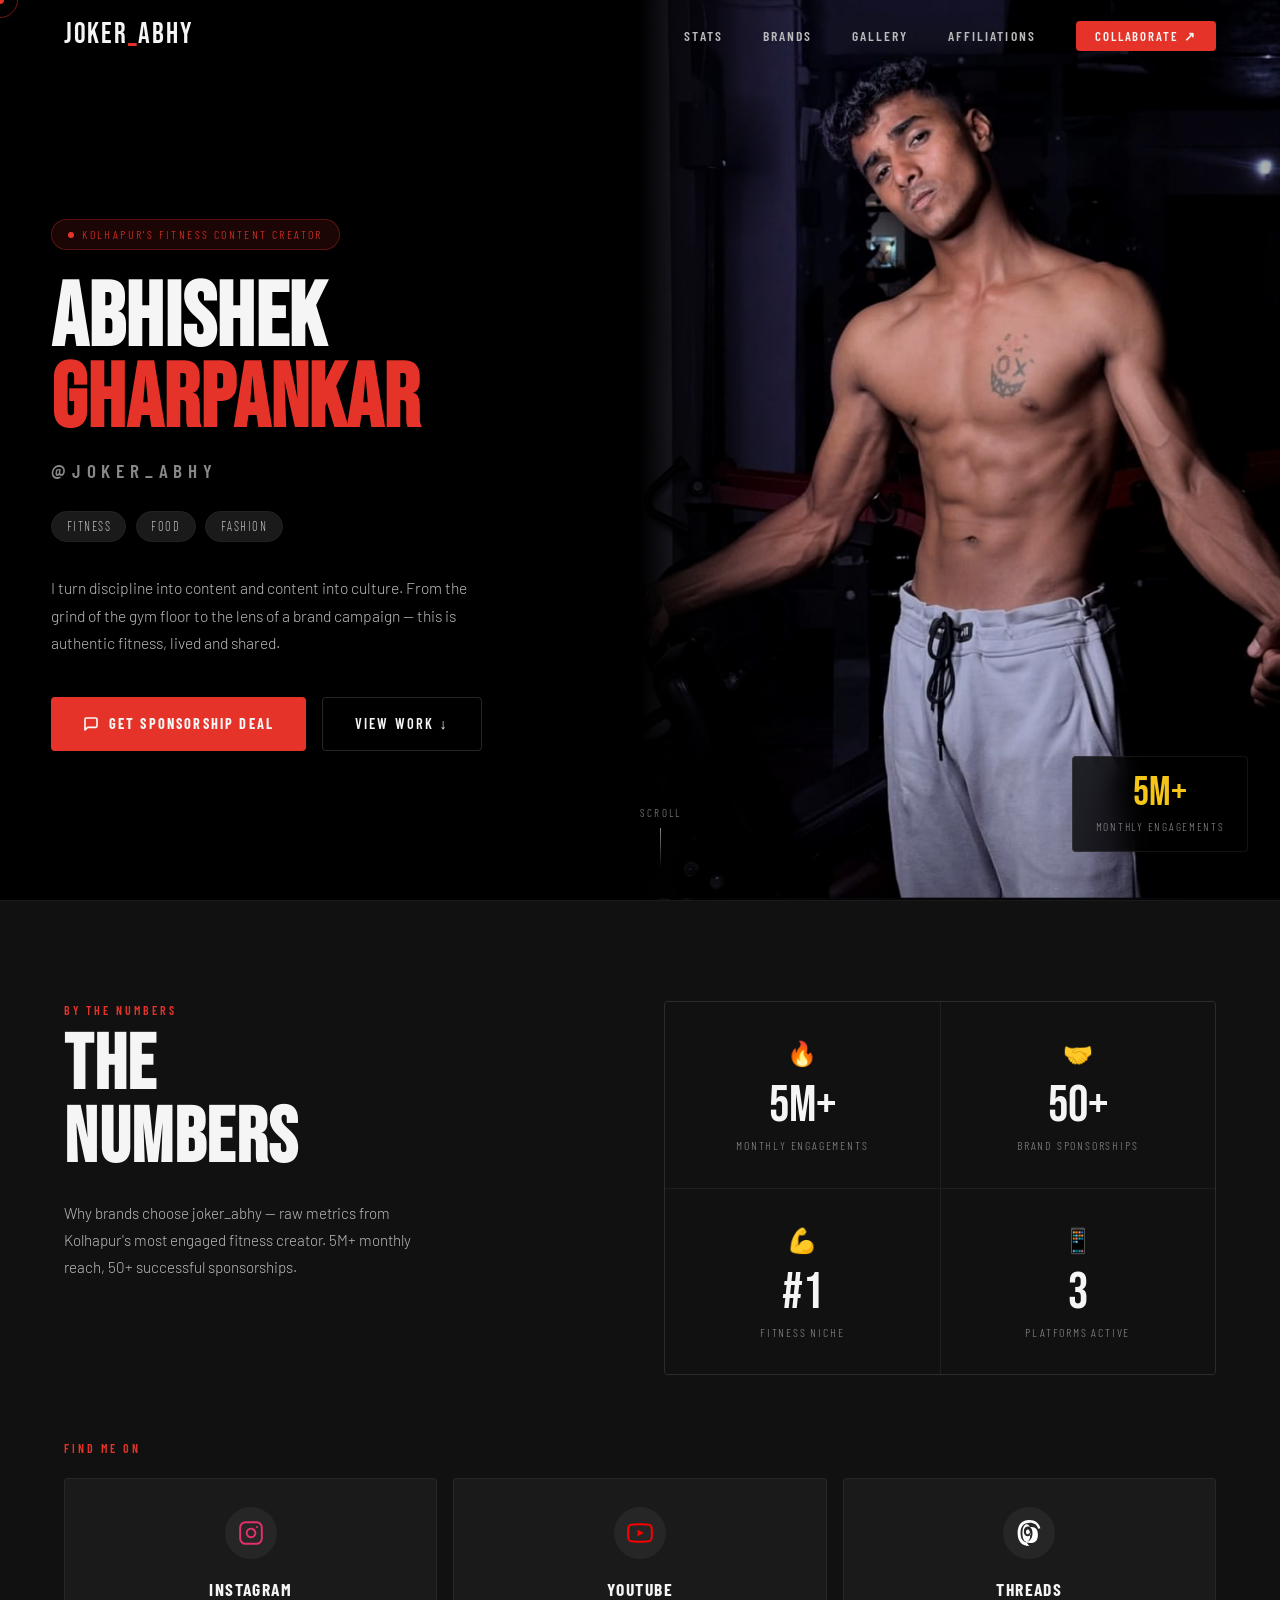
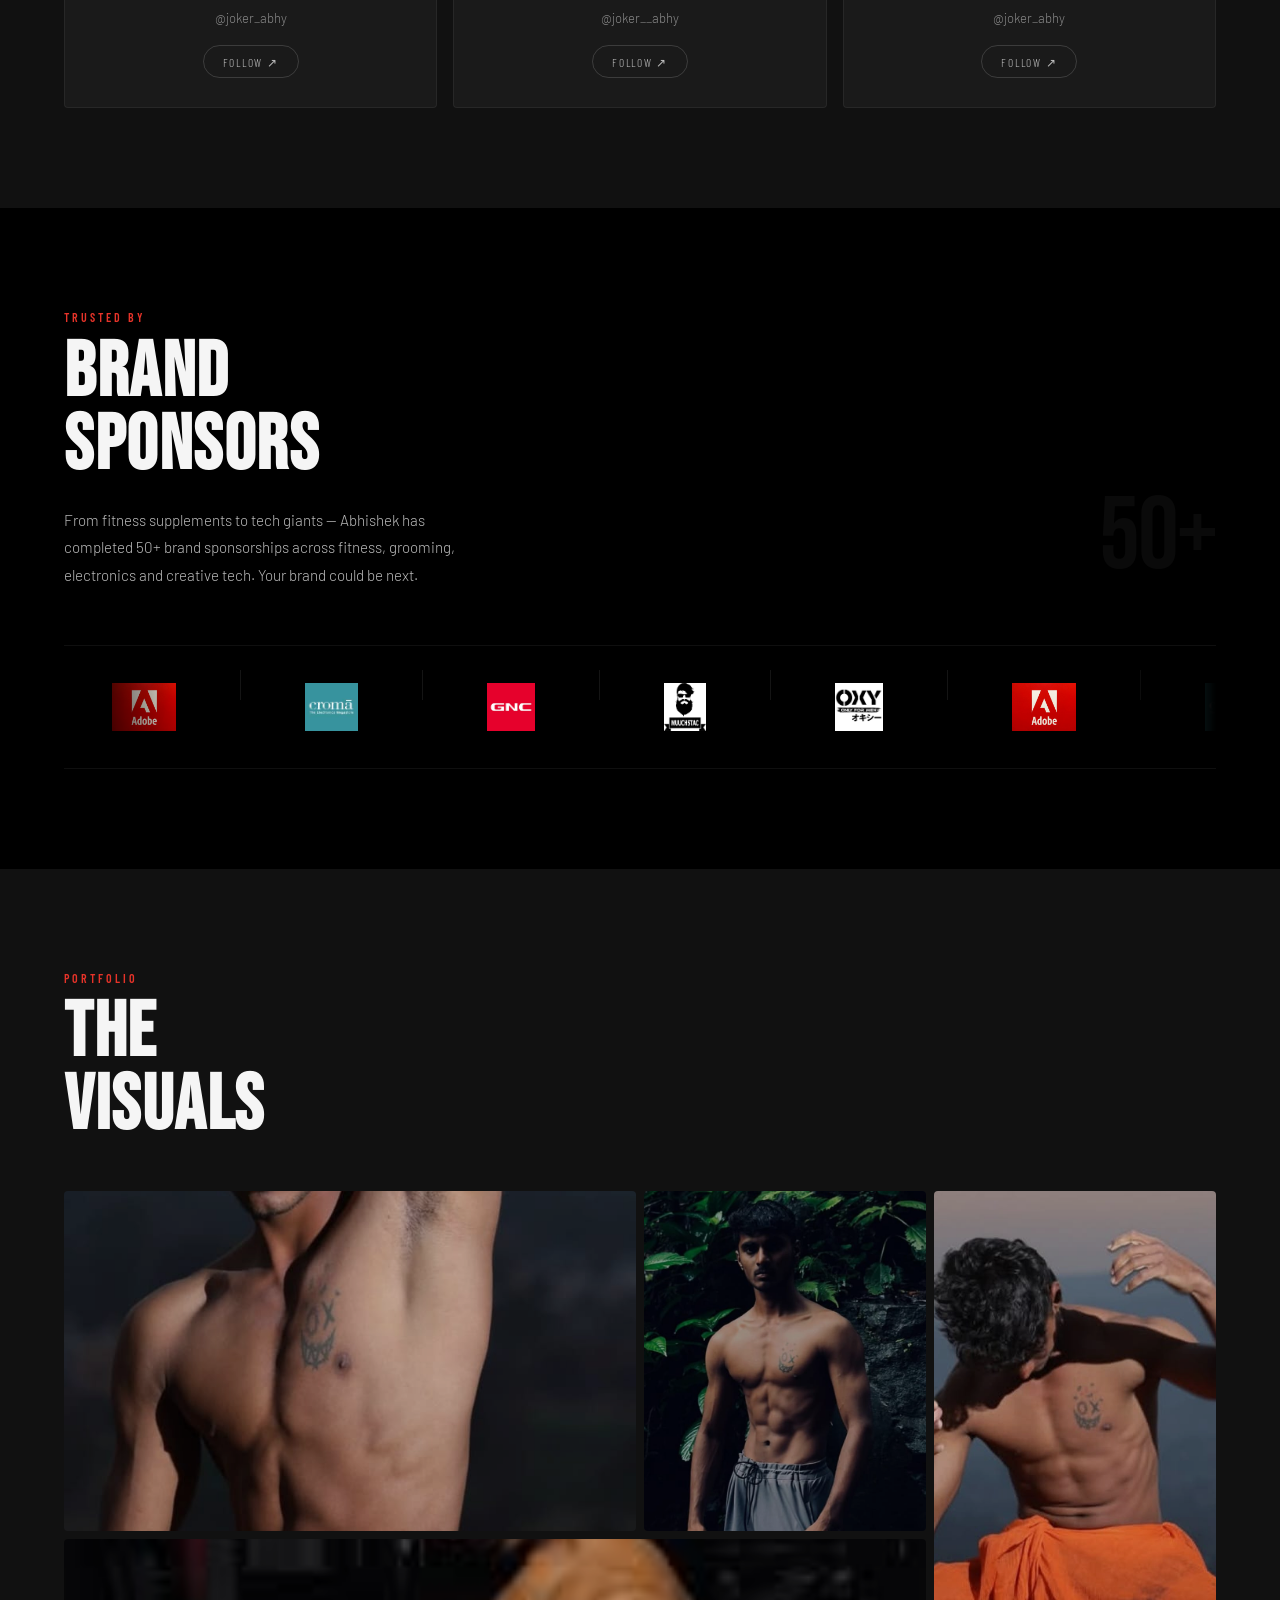
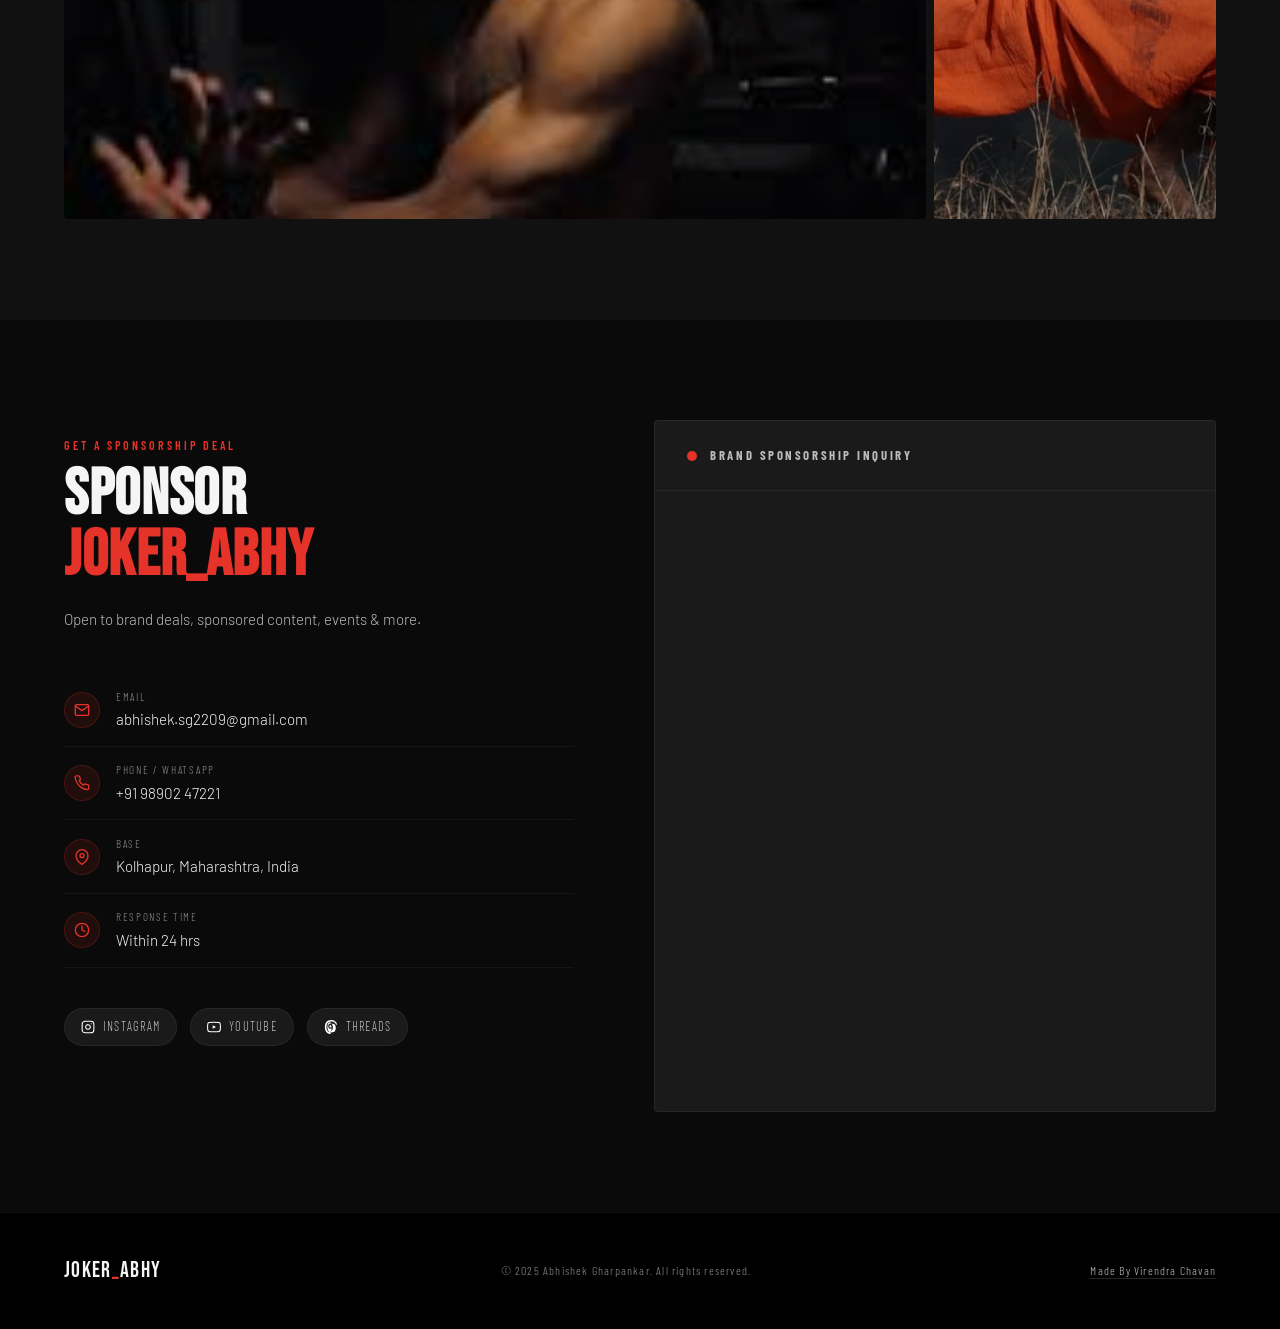
==== commit 4a00a157: "Update affiliations page SEO and content; enhance sitemap and robots.txt for better indexing" ====
--- a/index.html
+++ b/index.html
@@ -1,15 +1,15 @@
 <!DOCTYPE html>
-<html lang="en" dir="ltr">
+<html lang="en" dir="ltr" itemscope itemtype="https://schema.org/ProfilePage">
 <head>
   <meta charset="UTF-8">
   <meta name="viewport" content="width=device-width, initial-scale=1.0, viewport-fit=cover">
 
   <!-- ═══════════════════════════════════════════════════════
-       PRIMARY SEO META
+       PRIMARY SEO — KOLHAPUR + SPONSOR FOCUSED
        ═══════════════════════════════════════════════════════ -->
-  <title>Abhishek Gharpankar | joker_abhy — Fitness Influencer &amp; Brand Partner India</title>
-  <meta name="description" content="Official portfolio of Abhishek Gharpankar aka joker_abhy — India's fitness, food &amp; fashion creator with 5M+ monthly engagements. Partner for brand deals, sponsorships &amp; collaborations.">
-  <meta name="keywords" content="Abhishek Gharpankar, joker_abhy, fitness influencer India, gym influencer, fitness content creator, brand collaboration India, fitness brand partnership, joker abhi, abhi joker, Instagram fitness India">
+  <title>Abhishek Gharpankar (joker_abhy) | Fitness Influencer Kolhapur — Brand Sponsorship &amp; Collaboration</title>
+  <meta name="description" content="Official portfolio of Abhishek Gharpankar aka joker_abhy — Kolhapur's top fitness, food &amp; fashion creator with 5M+ monthly engagements. Open for brand sponsorships, collaborations &amp; deals across India.">
+  <meta name="keywords" content="Abhishek Gharpankar, joker_abhy, joker abhi Gargoti, joker abhy Gargoti, joker abhi Kolhapur, joker abhy Kolhapur, fitness influencer Kolhapur, most popular fitness influencer Kolhapur, best fitness influencer Kolhapur, fitness influencer Gargoti, fitness content creator Maharashtra, gym influencer India, brand collaboration India, fitness brand sponsorship India, Instagram fitness influencer India, fitness influencer brand deals">
   <meta name="author" content="Abhishek Gharpankar">
   <meta name="robots" content="index, follow, max-image-preview:large, max-snippet:-1, max-video-preview:-1">
   <meta name="theme-color" content="#000000">
@@ -18,31 +18,31 @@
   <meta name="apple-mobile-web-app-status-bar-style" content="black">
   <meta name="format-detection" content="telephone=no">
 
-  <!-- Canonical URL -->
+  <!-- ── GEO META (local SEO — Kolhapur / Gargoti) ── -->
+  <meta name="geo.region" content="IN-MH">
+  <meta name="geo.placename" content="Kolhapur, Maharashtra, India">
+  <meta name="geo.position" content="16.7050;74.2433">
+  <meta name="ICBM" content="16.7050, 74.2433">
+  <meta name="DC.coverage" content="Kolhapur, Maharashtra, India">
+
+  <!-- Canonical -->
   <link rel="canonical" href="https://joker-abhy.onrender.com/">
 
+  <!-- ── SEARCH ENGINE VERIFICATION ── -->
+  <meta name="google-site-verification" content="fQH-SIUZmeGXvNcTaP0SnbD2Bzy6s91rzRWP9hls6Uc">
+  <meta name="msvalidate.01" content="REPLACE_WITH_BING_VERIFICATION_CODE">
+
   <!-- ═══════════════════════════════════════════════════════
-       SEARCH ENGINE VERIFICATION TAGS
-       Replace placeholder values after verifying in each tool
+       OPEN GRAPH
        ═══════════════════════════════════════════════════════ -->
-  <!-- Google Search Console: replace content value after getting your verification code -->
-  <meta name="google-site-verification" content="googleaf2d7dc8463df148.html">
-  <!-- Bing Webmaster Tools: replace content value after getting your verification code -->
-  <meta name="msvalidate.01" content="REPLACE_WITH_BING_VERIFICATION_CODE">
-  <!-- Yandex (optional) -->
-  <!-- <meta name="yandex-verification" content="REPLACE_WITH_YANDEX_CODE"> -->
-
-  <!-- ═══════════════════════════════════════════════════════
-       OPEN GRAPH (Facebook, WhatsApp, LinkedIn previews)
-       ═══════════════════════════════════════════════════════ -->
-  <meta property="og:title" content="joker_abhy | Fitness. Food. Fashion.">
-  <meta property="og:description" content="5M+ monthly engagements. 50+ brand deals. One authentic fitness voice from India.">
+  <meta property="og:title" content="joker_abhy | Kolhapur Fitness Influencer — Open for Brand Deals">
+  <meta property="og:description" content="5M+ monthly engagements. 50+ brand deals. Kolhapur's most authentic fitness voice. Contact for sponsorship.">
   <meta property="og:image" content="https://joker-abhy.onrender.com/img/AbhiPhotos/hero.jpeg">
   <meta property="og:image:secure_url" content="https://joker-abhy.onrender.com/img/AbhiPhotos/hero.jpeg">
   <meta property="og:image:type" content="image/jpeg">
   <meta property="og:image:width" content="1080">
   <meta property="og:image:height" content="1350">
-  <meta property="og:image:alt" content="Abhishek Gharpankar joker_abhy fitness influencer gym portrait India">
+  <meta property="og:image:alt" content="Abhishek Gharpankar joker_abhy fitness influencer Kolhapur gym portrait">
   <meta property="og:type" content="profile">
   <meta property="og:url" content="https://joker-abhy.onrender.com/">
   <meta property="og:site_name" content="joker_abhy — Abhishek Gharpankar">
@@ -57,21 +57,14 @@
   <meta name="twitter:card" content="summary_large_image">
   <meta name="twitter:site" content="@joker_abhy">
   <meta name="twitter:creator" content="@joker_abhy">
-  <meta name="twitter:title" content="joker_abhy | Fitness. Food. Fashion.">
-  <meta name="twitter:description" content="5M+ monthly engagements. 50+ brand deals. One authentic fitness voice from India.">
+  <meta name="twitter:title" content="joker_abhy | Kolhapur Fitness Influencer — Open for Brand Deals">
+  <meta name="twitter:description" content="5M+ monthly engagements. 50+ brand deals. Kolhapur's most authentic fitness voice.">
   <meta name="twitter:image" content="https://joker-abhy.onrender.com/img/AbhiPhotos/hero.jpeg">
-  <meta name="twitter:image:alt" content="Abhishek Gharpankar joker_abhy fitness influencer portrait">
-
-  <!-- ═══════════════════════════════════════════════════════
-       FAVICON & TOUCH ICONS
-       ═══════════════════════════════════════════════════════ -->
-  <link rel="icon" type="image/jpeg" href="/img/AbhiPhotos/hero.jpeg">
-  <link rel="apple-touch-icon" href="/img/AbhiPhotos/hero.jpeg">
+  <meta name="twitter:image:alt" content="Abhishek Gharpankar joker_abhy fitness influencer Kolhapur portrait">
 
   <!-- ═══════════════════════════════════════════════════════
        JSON-LD STRUCTURED DATA
-       ProfilePage + Person + WebSite + BreadcrumbList + Brands
-       Validate at: https://validator.schema.org
+       ProfilePage + Person + LocalBusiness(area) + ItemList
        ═══════════════════════════════════════════════════════ -->
   <script type="application/ld+json">
   {
@@ -82,23 +75,15 @@
         "@id": "https://joker-abhy.onrender.com/#website",
         "url": "https://joker-abhy.onrender.com/",
         "name": "joker_abhy — Abhishek Gharpankar",
-        "description": "Official portfolio of fitness influencer Abhishek Gharpankar aka joker_abhy",
-        "inLanguage": "en-IN",
-        "potentialAction": {
-          "@type": "SearchAction",
-          "target": {
-            "@type": "EntryPoint",
-            "urlTemplate": "https://joker-abhy.onrender.com/?q={search_term_string}"
-          },
-          "query-input": "required name=search_term_string"
-        }
+        "description": "Official portfolio of Kolhapur fitness influencer Abhishek Gharpankar aka joker_abhy — open for brand sponsorships",
+        "inLanguage": "en-IN"
       },
       {
         "@type": "ProfilePage",
         "@id": "https://joker-abhy.onrender.com/#profilepage",
         "url": "https://joker-abhy.onrender.com/",
-        "name": "Abhishek Gharpankar | joker_abhy — Fitness Influencer Portfolio",
-        "description": "Official portfolio of Abhishek Gharpankar aka joker_abhy — India's fitness, food & fashion creator with 5M+ monthly engagements.",
+        "name": "Abhishek Gharpankar (joker_abhy) — Fitness Influencer Kolhapur | Brand Sponsorship",
+        "description": "Official portfolio of Abhishek Gharpankar aka joker_abhy — Kolhapur's top fitness, food & fashion creator with 5M+ monthly engagements. Open for brand sponsorships and collaborations.",
         "inLanguage": "en-IN",
         "isPartOf": { "@id": "https://joker-abhy.onrender.com/#website" },
         "breadcrumb": {
@@ -111,25 +96,43 @@
           "@type": "Person",
           "@id": "https://joker-abhy.onrender.com/#person",
           "name": "Abhishek Gharpankar",
-          "alternateName": ["joker_abhy", "joker abhi", "abhi joker", "joker"],
-          "description": "Indian fitness content creator, lifestyle influencer and brand partner with 5M+ monthly engagements across Instagram, YouTube and Threads. Known for authentic gym, food and fashion content.",
+          "alternateName": ["joker_abhy", "joker abhi", "abhi joker", "joker abhi Kolhapur", "joker abhy Kolhapur", "joker abhi Gargoti"],
+          "description": "Kolhapur's most popular fitness content creator and lifestyle influencer. Brand ambassador with 5M+ monthly engagements across Instagram, YouTube and Threads. Based in Gargoti, Kolhapur District, Maharashtra. Open for brand sponsorships, fitness product deals and collaborative campaigns.",
           "url": "https://joker-abhy.onrender.com",
           "image": {
             "@type": "ImageObject",
             "url": "https://joker-abhy.onrender.com/img/AbhiPhotos/hero.jpeg",
             "width": 1080,
             "height": 1350,
-            "caption": "Abhishek Gharpankar joker_abhy — fitness influencer India official portrait"
+            "caption": "Abhishek Gharpankar joker_abhy — Kolhapur fitness influencer official portrait"
           },
-          "email": "mailto:abhishek.sg2209@gmail.com",
+          "email": "abhishek.sg2209@gmail.com",
           "telephone": "+919890247221",
+          "address": {
+            "@type": "PostalAddress",
+            "addressLocality": "Gargoti",
+            "addressRegion": "Kolhapur District, Maharashtra",
+            "addressCountry": "IN"
+          },
+          "homeLocation": {
+            "@type": "Place",
+            "name": "Kolhapur, Maharashtra, India",
+            "geo": {
+              "@type": "GeoCoordinates",
+              "latitude": "16.7050",
+              "longitude": "74.2433"
+            }
+          },
           "nationality": { "@type": "Country", "name": "India" },
-          "knowsAbout": ["Fitness", "Bodybuilding", "Nutrition", "Fashion", "Food", "Content Creation", "Brand Partnerships", "Social Media Marketing"],
+          "knowsAbout": ["Fitness", "Bodybuilding", "Nutrition", "Fashion", "Food", "Content Creation", "Brand Sponsorships", "Social Media Marketing", "Gym Training"],
           "hasOccupation": {
             "@type": "Occupation",
-            "name": "Social Media Influencer",
-            "occupationLocation": { "@type": "Country", "name": "India" },
-            "description": "Fitness and lifestyle content creator across Instagram, YouTube and Threads with 5M+ monthly engagements"
+            "name": "Fitness Influencer & Brand Ambassador",
+            "occupationLocation": {
+              "@type": "Place",
+              "name": "Kolhapur, Maharashtra, India"
+            },
+            "description": "Fitness and lifestyle content creator across Instagram, YouTube and Threads. Brand ambassador and sponsored content creator with 5M+ monthly engagements. Available for brand deals and sponsorships."
           },
           "sameAs": [
             "https://www.instagram.com/joker_abhy",
@@ -141,60 +144,15 @@
       {
         "@type": "ItemList",
         "@id": "https://joker-abhy.onrender.com/#brandlist",
-        "name": "Top Brand Partnerships of Abhishek Gharpankar joker_abhy",
-        "description": "Leading brand sponsorships and collaborations of fitness influencer joker_abhy",
+        "name": "Brand Sponsorships of Abhishek Gharpankar joker_abhy — Kolhapur Fitness Influencer",
+        "description": "Top brand deals and sponsorships of Kolhapur fitness influencer joker_abhy",
         "numberOfItems": 5,
         "itemListElement": [
-          {
-            "@type": "ListItem",
-            "position": 1,
-            "item": {
-              "@type": "Organization",
-              "name": "Adobe",
-              "url": "https://www.adobe.com",
-              "logo": "https://joker-abhy.onrender.com/img/ClientLogo/adobe.jpg"
-            }
-          },
-          {
-            "@type": "ListItem",
-            "position": 2,
-            "item": {
-              "@type": "Organization",
-              "name": "Croma",
-              "url": "https://www.croma.com",
-              "logo": "https://joker-abhy.onrender.com/img/ClientLogo/Croma.jpg"
-            }
-          },
-          {
-            "@type": "ListItem",
-            "position": 3,
-            "item": {
-              "@type": "Organization",
-              "name": "GNC",
-              "url": "https://www.gnc.com",
-              "logo": "https://joker-abhy.onrender.com/img/ClientLogo/GNC.png"
-            }
-          },
-          {
-            "@type": "ListItem",
-            "position": 4,
-            "item": {
-              "@type": "Organization",
-              "name": "Muuchstac",
-              "url": "https://www.muuchstac.com",
-              "logo": "https://joker-abhy.onrender.com/img/ClientLogo/Muuchstac.png"
-            }
-          },
-          {
-            "@type": "ListItem",
-            "position": 5,
-            "item": {
-              "@type": "Organization",
-              "name": "Oxy Only For Men",
-              "url": "https://www.oxyfacewash.com",
-              "logo": "https://joker-abhy.onrender.com/img/ClientLogo/oxy.png"
-            }
-          }
+          { "@type": "ListItem", "position": 1, "item": { "@type": "Organization", "name": "Adobe", "url": "https://www.adobe.com", "logo": "https://joker-abhy.onrender.com/img/ClientLogo/adobe.jpg" } },
+          { "@type": "ListItem", "position": 2, "item": { "@type": "Organization", "name": "Croma", "url": "https://www.croma.com", "logo": "https://joker-abhy.onrender.com/img/ClientLogo/Croma.jpg" } },
+          { "@type": "ListItem", "position": 3, "item": { "@type": "Organization", "name": "GNC", "url": "https://www.gnc.com", "logo": "https://joker-abhy.onrender.com/img/ClientLogo/GNC.png" } },
+          { "@type": "ListItem", "position": 4, "item": { "@type": "Organization", "name": "Muuchstac", "url": "https://www.muuchstac.com", "logo": "https://joker-abhy.onrender.com/img/ClientLogo/Muuchstac.png" } },
+          { "@type": "ListItem", "position": 5, "item": { "@type": "Organization", "name": "Oxy Only For Men", "url": "https://www.oxyfacewash.com", "logo": "https://joker-abhy.onrender.com/img/ClientLogo/oxy.png" } }
         ]
       }
     ]
@@ -202,26 +160,38 @@
   </script>
 
   <!-- ═══════════════════════════════════════════════════════
-       PERFORMANCE: DNS PREFETCH + PRECONNECT
+       PERFORMANCE
        ═══════════════════════════════════════════════════════ -->
   <link rel="dns-prefetch" href="//fonts.googleapis.com">
   <link rel="dns-prefetch" href="//fonts.gstatic.com">
   <link rel="preconnect" href="https://fonts.googleapis.com">
   <link rel="preconnect" href="https://fonts.gstatic.com" crossorigin>
-
-  <!-- FONTS -->
   <link href="https://fonts.googleapis.com/css2?family=Bebas+Neue&family=Barlow:ital,wght@0,300;0,400;0,600;0,700;1,300&family=Barlow+Condensed:wght@400;600;700;900&display=swap" rel="stylesheet">
 
-  <!-- PRELOAD hero image (LCP element) -->
+  <!-- Preload LCP hero image -->
   <link rel="preload" as="image" href="img/AbhiPhotos/hero.jpeg" fetchpriority="high">
 
-  <!-- STYLESHEET -->
+  <!-- Favicon -->
+  <link rel="icon" type="image/jpeg" href="/img/AbhiPhotos/hero.jpeg">
+  <link rel="apple-touch-icon" href="/img/AbhiPhotos/hero.jpeg">
+
+  <!-- Stylesheet -->
   <link rel="stylesheet" href="assets/style.css">
 </head>
 
-<body>
-
-  <!-- Custom Cursor (desktop only) -->
+<body itemscope itemtype="https://schema.org/Person" itemid="https://joker-abhy.onrender.com/#person">
+
+  <!-- Hidden microdata for crawlers -->
+  <span itemprop="name" style="display:none">Abhishek Gharpankar</span>
+  <span itemprop="alternateName" style="display:none">joker_abhy</span>
+  <span itemprop="jobTitle" style="display:none">Fitness Influencer & Brand Ambassador</span>
+  <span itemprop="addressLocality" style="display:none">Kolhapur</span>
+  <span itemprop="addressRegion" style="display:none">Maharashtra</span>
+  <span itemprop="addressCountry" style="display:none">India</span>
+  <meta itemprop="email" content="abhishek.sg2209@gmail.com">
+  <meta itemprop="telephone" content="+919890247221">
+
+  <!-- Custom Cursor -->
   <div class="cursor-dot" aria-hidden="true"></div>
   <div class="cursor-ring" aria-hidden="true"></div>
 
@@ -256,18 +226,17 @@
   <!-- ══════════════════════════════════════════════════════
        SECTION 1 — HERO
        ══════════════════════════════════════════════════════ -->
-  <section id="hero" aria-label="Abhishek Gharpankar joker_abhy — Fitness Influencer Hero">
-
-    <!-- Left: Content -->
+  <section id="hero" aria-label="Abhishek Gharpankar joker_abhy — Fitness Influencer Kolhapur Hero">
+
     <div class="hero-content">
-      <div class="hero-tag" aria-label="Content category">Fitness Content Creator</div>
-
-      <h1 class="hero-name">
+      <div class="hero-tag" aria-label="Location and category">Kolhapur's Fitness Content Creator</div>
+
+      <h1 class="hero-name" itemprop="name">
         <span id="hero-name-first">Abhishek</span><br>
         <span id="hero-name-last" class="accent">Gharpankar</span>
       </h1>
 
-      <p class="hero-alias" id="hero-alias" aria-label="Social media handle joker_abhy">@joker_abhy</p>
+      <p class="hero-alias" id="hero-alias" aria-label="Social media handle joker_abhy" itemprop="alternateName">@joker_abhy</p>
 
       <div class="hero-niche" id="hero-niche" aria-label="Content niches: Fitness, Food, Fashion">
         <span class="niche-pill">Fitness</span>
@@ -275,44 +244,43 @@
         <span class="niche-pill">Fashion</span>
       </div>
 
-      <p class="hero-bio" id="hero-bio">
+      <p class="hero-bio" id="hero-bio" itemprop="description">
         I turn discipline into content and content into culture. From the grind of the gym floor to the lens of a brand campaign — this is authentic fitness, lived and shared.
       </p>
 
+      <!-- Sponsor CTA — primary conversion action -->
       <div class="hero-actions">
-        <a href="#contact" class="btn-primary" aria-label="Contact Abhishek Gharpankar for brand collaboration or sponsorship">
+        <a href="#contact" class="btn-primary" aria-label="Contact Abhishek Gharpankar for brand sponsorship or collaboration">
           <svg xmlns="http://www.w3.org/2000/svg" viewBox="0 0 24 24" fill="none" stroke="currentColor" stroke-width="2.5" stroke-linecap="round" stroke-linejoin="round" aria-hidden="true" focusable="false">
             <path d="M21 15a2 2 0 0 1-2 2H7l-4 4V5a2 2 0 0 1 2-2h14a2 2 0 0 1 2 2z"/>
           </svg>
-          Let's Collaborate
+          Get Sponsorship Deal
         </a>
-        <a href="#gallery" class="btn-secondary" aria-label="View Abhishek Gharpankar's photo portfolio">
+        <a href="#gallery" class="btn-secondary" aria-label="View Abhishek Gharpankar's fitness photo portfolio">
           View Work &#x2193;
         </a>
       </div>
     </div>
 
-    <!-- Right: Hero Image (LCP element) -->
+    <!-- Hero Image — LCP element -->
     <div class="hero-visual">
       <img
         id="hero-img"
         src="img/AbhiPhotos/hero.jpeg"
-        alt="Abhishek Gharpankar joker_abhy fitness influencer gym portrait India — brand collaboration available"
+        alt="Abhishek Gharpankar joker_abhy fitness influencer Kolhapur gym portrait — available for brand sponsorship"
         width="1080"
         height="1350"
         fetchpriority="high"
         decoding="async"
+        itemprop="image"
       >
       <div class="hero-img-overlay" aria-hidden="true"></div>
-
-      <!-- Stat badge -->
       <div class="hero-side-stat" aria-label="5 million plus monthly engagements across all platforms">
         <div class="big-num">5M+</div>
         <div class="stat-desc">Monthly Engagements</div>
       </div>
     </div>
 
-    <!-- Scroll hint -->
     <div class="hero-scroll" aria-hidden="true">Scroll</div>
 
   </section>
@@ -320,7 +288,7 @@
   <!-- ══════════════════════════════════════════════════════
        SECTION 2 — STATS & SOCIALS
        ══════════════════════════════════════════════════════ -->
-  <section id="socials" aria-label="Social media statistics and platforms of Abhishek Gharpankar joker_abhy">
+  <section id="socials" aria-label="Social media statistics and platforms of Abhishek Gharpankar joker_abhy Kolhapur">
     <div class="socials-inner">
 
       <div class="socials-header">
@@ -328,12 +296,11 @@
           <p class="section-label">By The Numbers</p>
           <h2 class="section-title reveal">The<br>Numbers</h2>
           <p class="reveal" style="color:var(--grey-light); max-width:380px; line-height:1.8; font-size:0.95rem;">
-            Raw metrics that brand managers look for — engagement, reach, and a loyal community built through authentic content.
+            Why brands choose joker_abhy — raw metrics from Kolhapur's most engaged fitness creator. 5M+ monthly reach, 50+ successful sponsorships.
           </p>
         </div>
 
-        <!-- Stats Grid (populated by script.js from data.json) -->
-        <div id="stats-grid" class="stats-grid" role="list" aria-label="Key performance metrics">
+        <div id="stats-grid" class="stats-grid" role="list" aria-label="Key performance metrics for brand managers">
           <div class="stat-card" aria-label="5 million plus monthly engagements">
             <div class="stat-icon" aria-hidden="true">&#x1F525;</div>
             <div class="stat-value">5M+</div>
@@ -344,10 +311,10 @@
             <div class="stat-value">50+</div>
             <div class="stat-label">Brand Sponsorships</div>
           </div>
-          <div class="stat-card" aria-label="Number one fitness niche creator">
+          <div class="stat-card" aria-label="Number one fitness niche creator Kolhapur">
             <div class="stat-icon" aria-hidden="true">&#x1F4AA;</div>
             <div class="stat-value">#1</div>
-            <div class="stat-label">Fitness Niche</div>
+            <div class="stat-label">Kolhapur Fitness</div>
           </div>
           <div class="stat-card" aria-label="Active on 3 social platforms">
             <div class="stat-icon" aria-hidden="true">&#x1F4F1;</div>
@@ -357,9 +324,8 @@
         </div>
       </div>
 
-      <!-- Social Platform Cards (populated by script.js) -->
       <p class="section-label" style="margin-bottom:1.2rem">Find Me On</p>
-      <div id="socials-grid" class="socials-grid" role="list" aria-label="Social media platforms of joker_abhy">
+      <div id="socials-grid" class="socials-grid" role="list" aria-label="Social media platforms of joker_abhy Abhishek Gharpankar">
       </div>
 
     </div>
@@ -368,26 +334,24 @@
   <!-- ══════════════════════════════════════════════════════
        SECTION 3 — BRAND CAROUSEL
        ══════════════════════════════════════════════════════ -->
-  <section id="brands" aria-label="Brand partnerships and sponsorships of fitness influencer Abhishek Gharpankar">
+  <section id="brands" aria-label="Brand sponsorships and partnerships of Kolhapur fitness influencer Abhishek Gharpankar joker_abhy">
     <div class="brands-inner">
 
       <div class="brands-header">
         <div>
           <p class="section-label">Trusted By</p>
-          <h2 class="section-title reveal">Brand<br>Partners</h2>
+          <h2 class="section-title reveal">Brand<br>Sponsors</h2>
           <p class="reveal" style="color:var(--grey-light); max-width:420px; line-height:1.8; font-size:0.95rem;">
-            From fitness supplements to tech giants — Abhishek has collaborated with 50+ industry-leading brands across fitness, grooming, electronics and creative tech.
+            From fitness supplements to tech giants — Abhishek has completed 50+ brand sponsorships across fitness, grooming, electronics and creative tech. Your brand could be next.
           </p>
         </div>
-        <div class="brands-count reveal" aria-label="50 plus brand collaborations completed">50+</div>
-      </div>
-
-    </div>
-
-    <!-- Full-width carousel — outside .brands-inner for edge-to-edge -->
-    <div class="carousel-wrapper" aria-label="Infinite scrolling brand logo carousel — hover to pause and examine brands">
-      <div id="carousel-track" class="carousel-track" role="list" aria-label="Brand partner logos">
-        <!-- Populated by script.js — logos duplicated for seamless loop -->
+        <div class="brands-count reveal" aria-label="50 plus brand sponsorships completed">50+</div>
+      </div>
+
+    </div>
+
+    <div class="carousel-wrapper" aria-label="Infinite scrolling brand sponsor logo carousel — hover to pause">
+      <div id="carousel-track" class="carousel-track" role="list" aria-label="Brand sponsor logos">
       </div>
     </div>
 
@@ -396,7 +360,7 @@
   <!-- ══════════════════════════════════════════════════════
        SECTION 4 — PHOTO GALLERY
        ══════════════════════════════════════════════════════ -->
-  <section id="gallery" aria-label="Fitness and lifestyle photo portfolio of Abhishek Gharpankar joker_abhy">
+  <section id="gallery" aria-label="Fitness and lifestyle photo portfolio of Abhishek Gharpankar joker_abhy Kolhapur">
     <div class="gallery-inner">
 
       <div class="gallery-header">
@@ -404,24 +368,23 @@
         <h2 class="section-title reveal">The<br>Visuals</h2>
       </div>
 
-      <div id="gallery-grid" class="gallery-grid" role="list" aria-label="Fitness lifestyle photography collection">
-        <!-- Populated by script.js from data.json -->
+      <div id="gallery-grid" class="gallery-grid" role="list" aria-label="Fitness lifestyle photography portfolio of joker_abhy Kolhapur">
       </div>
 
     </div>
   </section>
 
   <!-- ══════════════════════════════════════════════════════
-       SECTION 5 — CONTACT
-       ══════════════════════════════════════════════════════ -->
-  <section id="contact" aria-label="Contact Abhishek Gharpankar joker_abhy for brand collaboration">
+       SECTION 5 — CONTACT / SPONSOR
+       ══════════════════════════════════════════════════════ -->
+  <section id="contact" aria-label="Contact Abhishek Gharpankar joker_abhy for brand sponsorship Kolhapur">
     <div class="contact-inner">
 
       <!-- Left: Contact Info -->
       <div class="contact-info reveal">
-        <p class="section-label">Get In Touch</p>
+        <p class="section-label">Get A Sponsorship Deal</p>
         <h2 class="contact-cta-head">
-          Work<br>With <span>Abhi</span>
+          Sponsor<br><span>joker_abhy</span>
         </h2>
         <p class="contact-desc" id="contact-cta-text">
           Open to brand deals, sponsored content, events &amp; more.
@@ -439,7 +402,7 @@
             </div>
             <div>
               <div class="contact-detail-label">Email</div>
-              <a id="contact-email-link" href="mailto:abhishek.sg2209@gmail.com" class="contact-detail-value" aria-label="Send email to Abhishek Gharpankar at abhishek.sg2209@gmail.com">
+              <a id="contact-email-link" href="mailto:abhishek.sg2209@gmail.com" class="contact-detail-value" aria-label="Email Abhishek Gharpankar for brand sponsorship at abhishek.sg2209@gmail.com" itemprop="email">
                 abhishek.sg2209@gmail.com
               </a>
             </div>
@@ -454,7 +417,7 @@
             </div>
             <div>
               <div class="contact-detail-label">Phone / WhatsApp</div>
-              <a id="contact-phone-link" href="tel:+919890247221" class="contact-detail-value" aria-label="Call or WhatsApp Abhishek Gharpankar at plus 91 98902 47221">
+              <a id="contact-phone-link" href="tel:+919890247221" class="contact-detail-value" aria-label="Call or WhatsApp Abhishek Gharpankar for sponsorship inquiry" itemprop="telephone">
                 +91 98902 47221
               </a>
             </div>
@@ -470,7 +433,7 @@
             </div>
             <div>
               <div class="contact-detail-label">Base</div>
-              <div class="contact-detail-value">India</div>
+              <div class="contact-detail-value" itemprop="addressLocality">Kolhapur, Maharashtra, India</div>
             </div>
           </div>
 
@@ -488,38 +451,37 @@
             </div>
           </div>
 
-        </div><!-- /.contact-details -->
-
-        <!-- Social Buttons (populated by script.js) -->
+        </div>
+
         <div id="contact-socials" class="contact-socials" aria-label="Social media links for joker_abhy">
         </div>
 
-      </div><!-- /.contact-info -->
+      </div>
 
       <!-- Right: Google Form -->
       <div class="contact-form-wrap reveal">
         <div class="form-header">
           <div class="form-header-dot" aria-hidden="true"></div>
-          <div class="form-header-title">Collaboration Inquiry</div>
+          <div class="form-header-title">Brand Sponsorship Inquiry</div>
         </div>
         <div class="form-iframe-wrap">
           <iframe
             id="google-form"
-            src="https://docs.google.com/forms/d/e/YOUR_FORM_ID/viewform?embedded=true"
+            src="https://docs.google.com/forms/d/e/1FAIpQLScQwGXy0_WOrewV1B9Lkc83WKBtNy9lQSsEXPog29lbthDmdg/viewform?embedded=true"
             frameborder="0"
             marginheight="0"
             marginwidth="0"
             scrolling="yes"
-            title="Brand collaboration and sponsorship inquiry form for Abhishek Gharpankar joker_abhy"
-            aria-label="Contact form for brand collaborations and sponsorship inquiries with joker_abhy"
+            title="Brand sponsorship and collaboration inquiry form for Abhishek Gharpankar joker_abhy Kolhapur"
+            aria-label="Contact form for brand sponsorship inquiries with joker_abhy Kolhapur fitness influencer"
             loading="lazy"
           >
             Loading form&hellip;
           </iframe>
         </div>
-      </div><!-- /.contact-form-wrap -->
-
-    </div><!-- /.contact-inner -->
+      </div>
+
+    </div>
   </section>
 
   <!-- ══════════════════════════════════════════════════════
@@ -528,7 +490,7 @@
   <footer role="contentinfo">
     <div class="footer-inner">
 
-      <div class="footer-logo" aria-label="joker_abhy — Abhishek Gharpankar">
+      <div class="footer-logo" aria-label="joker_abhy — Abhishek Gharpankar Kolhapur">
         joker<span>_</span>abhy
       </div>
 
@@ -537,13 +499,12 @@
       </p>
 
       <p class="footer-credit" id="footer-credit">
-        <a href="#" rel="nofollow">Made By Virendra Chavan</a>
+        <a href="https://www.instagram.com/virendra.exe" target="_blank" rel="nofollow noopener">Made By Virendra Chavan</a>
       </p>
 
     </div>
   </footer>
 
-  <!-- Main Script (deferred — non-blocking) -->
   <script src="assets/script.js" defer></script>
 
 </body>
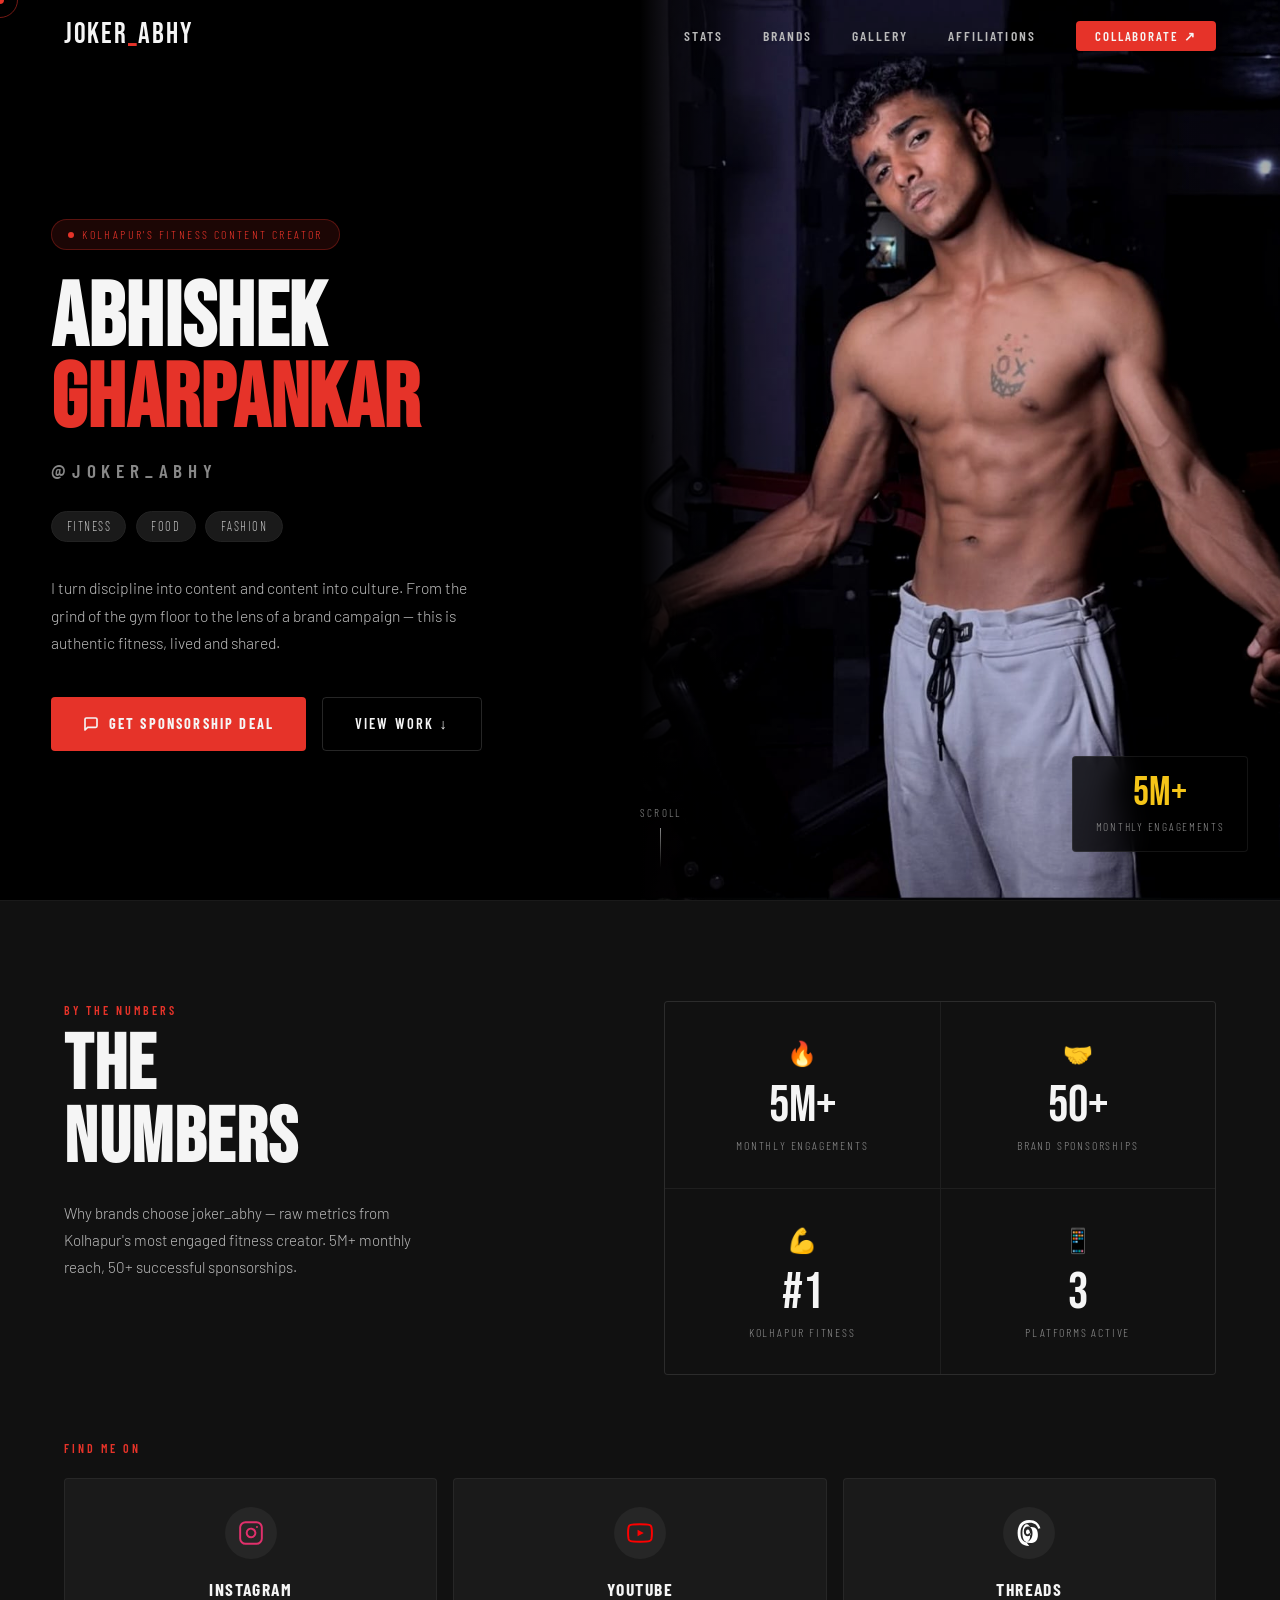
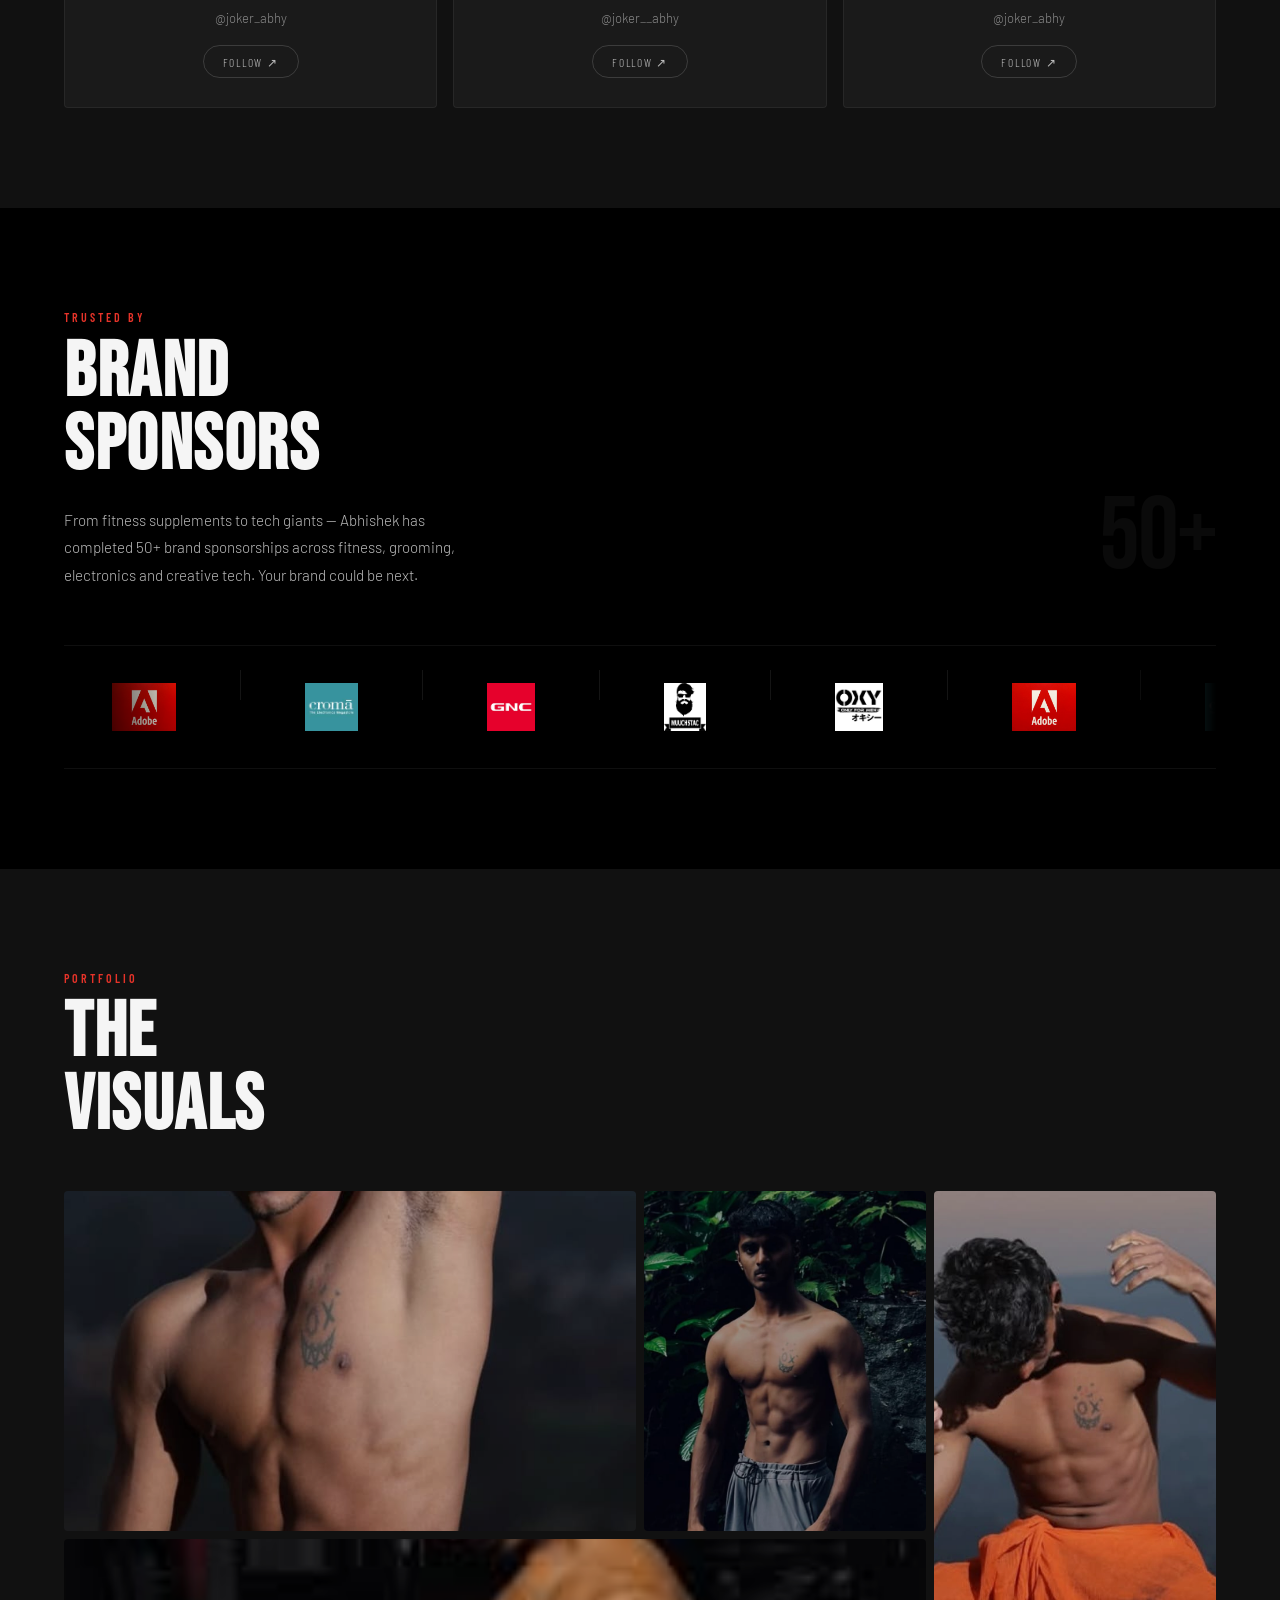
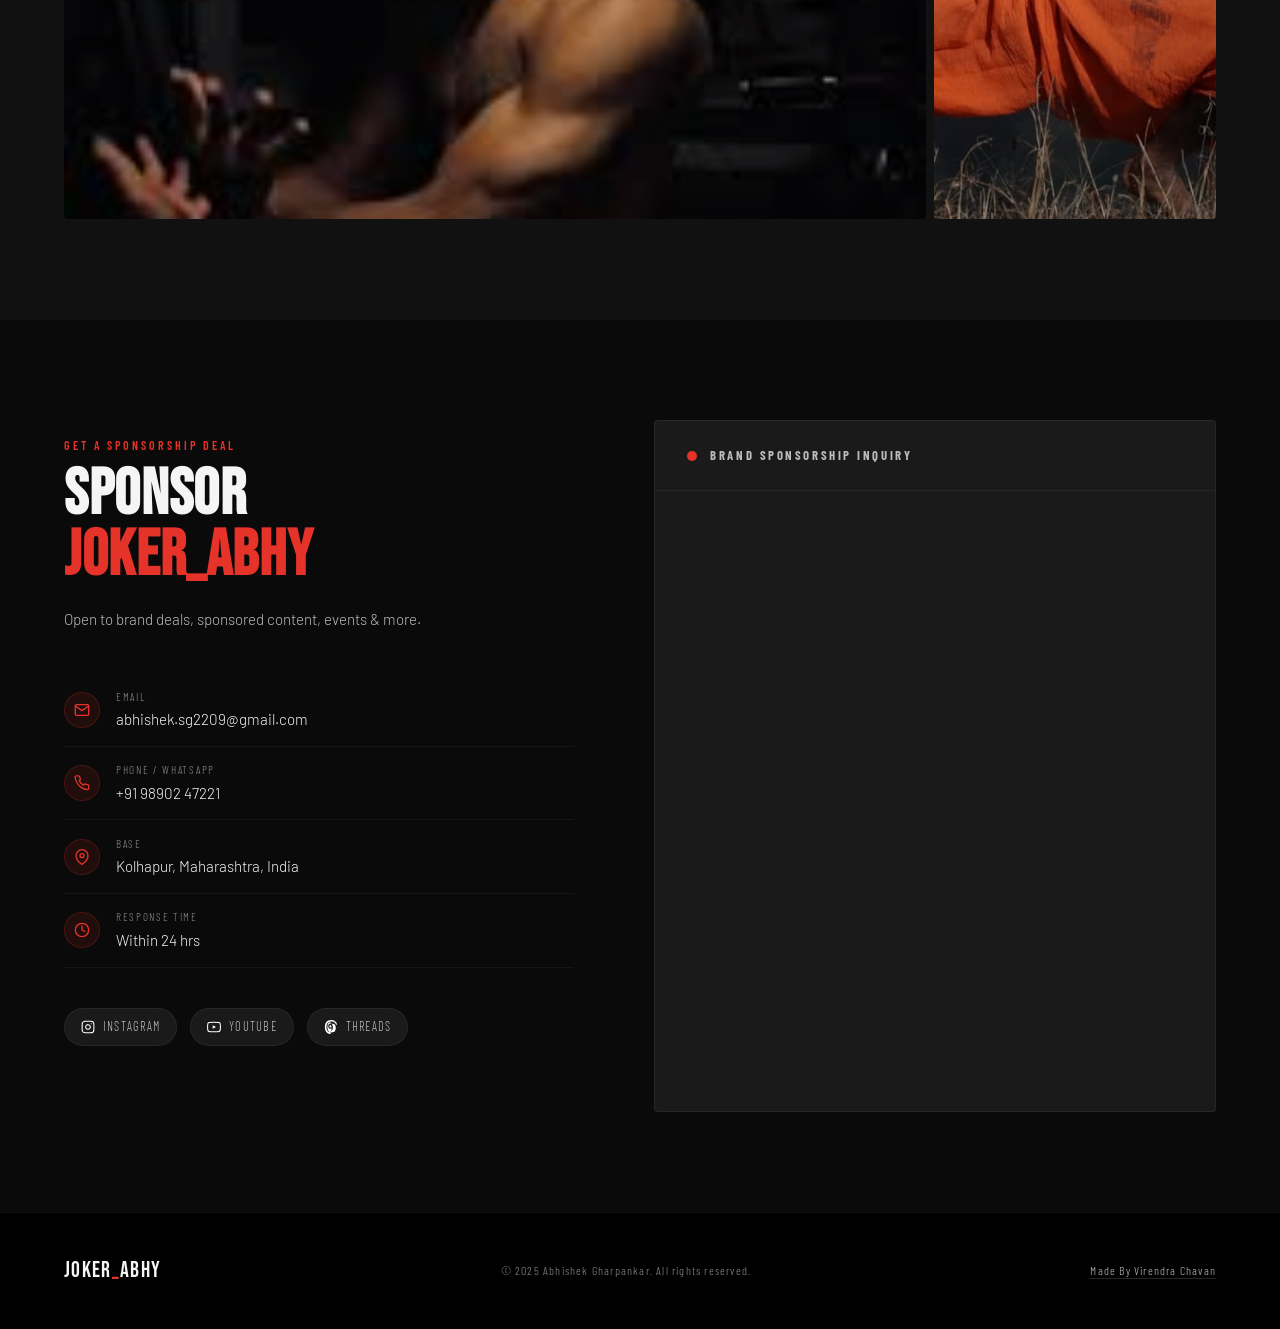
==== commit 3d96c259: "Refactor SEO and structured data in index.html; enhance meta tags, remove conflicting microdata, and" ====
--- a/index.html
+++ b/index.html
@@ -1,11 +1,13 @@
 <!DOCTYPE html>
-<html lang="en" dir="ltr" itemscope itemtype="https://schema.org/ProfilePage">
+<html lang="en" dir="ltr">
 <head>
   <meta charset="UTF-8">
   <meta name="viewport" content="width=device-width, initial-scale=1.0, viewport-fit=cover">
 
   <!-- ═══════════════════════════════════════════════════════
-       PRIMARY SEO — KOLHAPUR + SPONSOR FOCUSED
+       PRIMARY SEO META  (hardcoded — never overwritten by JS)
+       from: identity.fullName, page.title, page.description,
+             page.keywords, site.domain
        ═══════════════════════════════════════════════════════ -->
   <title>Abhishek Gharpankar (joker_abhy) | Fitness Influencer Kolhapur — Brand Sponsorship &amp; Collaboration</title>
   <meta name="description" content="Official portfolio of Abhishek Gharpankar aka joker_abhy — Kolhapur's top fitness, food &amp; fashion creator with 5M+ monthly engagements. Open for brand sponsorships, collaborations &amp; deals across India.">
@@ -18,66 +20,80 @@
   <meta name="apple-mobile-web-app-status-bar-style" content="black">
   <meta name="format-detection" content="telephone=no">
 
-  <!-- ── GEO META (local SEO — Kolhapur / Gargoti) ── -->
+  <!-- ── GEO META  (identity.location) ── -->
   <meta name="geo.region" content="IN-MH">
   <meta name="geo.placename" content="Kolhapur, Maharashtra, India">
   <meta name="geo.position" content="16.7050;74.2433">
   <meta name="ICBM" content="16.7050, 74.2433">
   <meta name="DC.coverage" content="Kolhapur, Maharashtra, India">
 
-  <!-- Canonical -->
+  <!-- Canonical  (site.domain) -->
   <link rel="canonical" href="https://joker-abhy.onrender.com/">
 
-  <!-- ── SEARCH ENGINE VERIFICATION ── -->
+  <!-- ── SEARCH ENGINE VERIFICATION  (site.googleVerification) ── -->
   <meta name="google-site-verification" content="fQH-SIUZmeGXvNcTaP0SnbD2Bzy6s91rzRWP9hls6Uc">
   <meta name="msvalidate.01" content="REPLACE_WITH_BING_VERIFICATION_CODE">
 
   <!-- ═══════════════════════════════════════════════════════
-       OPEN GRAPH
+       OPEN GRAPH  (page.ogTitle, page.ogDescription,
+                    identity.ogImage, site.domain)
        ═══════════════════════════════════════════════════════ -->
-  <meta property="og:title" content="joker_abhy | Kolhapur Fitness Influencer — Open for Brand Deals">
-  <meta property="og:description" content="5M+ monthly engagements. 50+ brand deals. Kolhapur's most authentic fitness voice. Contact for sponsorship.">
-  <meta property="og:image" content="https://joker-abhy.onrender.com/img/AbhiPhotos/hero.jpeg">
+  <meta property="og:title"            content="joker_abhy | Kolhapur Fitness Influencer — Open for Brand Deals">
+  <meta property="og:description"      content="5M+ monthly engagements. 50+ brand deals. Kolhapur's most authentic fitness voice. Contact for sponsorship.">
+  <meta property="og:image"            content="https://joker-abhy.onrender.com/img/AbhiPhotos/hero.jpeg">
   <meta property="og:image:secure_url" content="https://joker-abhy.onrender.com/img/AbhiPhotos/hero.jpeg">
-  <meta property="og:image:type" content="image/jpeg">
-  <meta property="og:image:width" content="1080">
-  <meta property="og:image:height" content="1350">
-  <meta property="og:image:alt" content="Abhishek Gharpankar joker_abhy fitness influencer Kolhapur gym portrait">
-  <meta property="og:type" content="profile">
-  <meta property="og:url" content="https://joker-abhy.onrender.com/">
-  <meta property="og:site_name" content="joker_abhy — Abhishek Gharpankar">
-  <meta property="og:locale" content="en_IN">
-  <meta property="profile:first_name" content="Abhishek">
-  <meta property="profile:last_name" content="Gharpankar">
-  <meta property="profile:username" content="joker_abhy">
+  <meta property="og:image:type"       content="image/jpeg">
+  <meta property="og:image:width"      content="1080">
+  <meta property="og:image:height"     content="1350">
+  <meta property="og:image:alt"        content="Abhishek Gharpankar joker_abhy fitness influencer Kolhapur gym portrait">
+  <meta property="og:type"             content="profile">
+  <meta property="og:url"              content="https://joker-abhy.onrender.com/">
+  <meta property="og:site_name"        content="joker_abhy — Abhishek Gharpankar">
+  <meta property="og:locale"           content="en_IN">
+  <meta property="profile:first_name"  content="Abhishek">
+  <meta property="profile:last_name"   content="Gharpankar">
+  <meta property="profile:username"    content="joker_abhy">
 
   <!-- ═══════════════════════════════════════════════════════
-       TWITTER / X CARD
+       TWITTER / X CARD  (page.twitterCard, page.ogTitle)
        ═══════════════════════════════════════════════════════ -->
-  <meta name="twitter:card" content="summary_large_image">
-  <meta name="twitter:site" content="@joker_abhy">
-  <meta name="twitter:creator" content="@joker_abhy">
-  <meta name="twitter:title" content="joker_abhy | Kolhapur Fitness Influencer — Open for Brand Deals">
+  <meta name="twitter:card"        content="summary_large_image">
+  <meta name="twitter:site"        content="@joker_abhy">
+  <meta name="twitter:creator"     content="@joker_abhy">
+  <meta name="twitter:title"       content="joker_abhy | Kolhapur Fitness Influencer — Open for Brand Deals">
   <meta name="twitter:description" content="5M+ monthly engagements. 50+ brand deals. Kolhapur's most authentic fitness voice.">
-  <meta name="twitter:image" content="https://joker-abhy.onrender.com/img/AbhiPhotos/hero.jpeg">
-  <meta name="twitter:image:alt" content="Abhishek Gharpankar joker_abhy fitness influencer Kolhapur portrait">
+  <meta name="twitter:image"       content="https://joker-abhy.onrender.com/img/AbhiPhotos/hero.jpeg">
+  <meta name="twitter:image:alt"   content="Abhishek Gharpankar joker_abhy fitness influencer Kolhapur portrait">
 
   <!-- ═══════════════════════════════════════════════════════
        JSON-LD STRUCTURED DATA
-       ProfilePage + Person + LocalBusiness(area) + ItemList
+       Sources:  site.*  identity.*  page.*  contact.*
+       Types:    WebSite · ProfilePage · Person · ItemList
+       ─────────────────────────────────────────────────────
+       FIX: Single clean @graph block.
+            No conflicting itemscope on <html> or <body>.
+            No hidden display:none microdata spans.
+            Added dateModified (required for enhancements).
+            Added publisher to WebSite (required for rich results).
+            Image uses absolute URL only.
        ═══════════════════════════════════════════════════════ -->
   <script type="application/ld+json">
   {
     "@context": "https://schema.org",
     "@graph": [
+
       {
         "@type": "WebSite",
         "@id": "https://joker-abhy.onrender.com/#website",
         "url": "https://joker-abhy.onrender.com/",
         "name": "joker_abhy — Abhishek Gharpankar",
         "description": "Official portfolio of Kolhapur fitness influencer Abhishek Gharpankar aka joker_abhy — open for brand sponsorships",
-        "inLanguage": "en-IN"
+        "inLanguage": "en-IN",
+        "publisher": {
+          "@id": "https://joker-abhy.onrender.com/#person"
+        }
       },
+
       {
         "@type": "ProfilePage",
         "@id": "https://joker-abhy.onrender.com/#profilepage",
@@ -85,6 +101,8 @@
         "name": "Abhishek Gharpankar (joker_abhy) — Fitness Influencer Kolhapur | Brand Sponsorship",
         "description": "Official portfolio of Abhishek Gharpankar aka joker_abhy — Kolhapur's top fitness, food & fashion creator with 5M+ monthly engagements. Open for brand sponsorships and collaborations.",
         "inLanguage": "en-IN",
+        "dateCreated": "2025-01-01",
+        "dateModified": "2025-04-09",
         "isPartOf": { "@id": "https://joker-abhy.onrender.com/#website" },
         "breadcrumb": {
           "@type": "BreadcrumbList",
@@ -92,55 +110,71 @@
             { "@type": "ListItem", "position": 1, "name": "Home", "item": "https://joker-abhy.onrender.com/" }
           ]
         },
-        "mainEntity": {
-          "@type": "Person",
-          "@id": "https://joker-abhy.onrender.com/#person",
-          "name": "Abhishek Gharpankar",
-          "alternateName": ["joker_abhy", "joker abhi", "abhi joker", "joker abhi Kolhapur", "joker abhy Kolhapur", "joker abhi Gargoti"],
-          "description": "Kolhapur's most popular fitness content creator and lifestyle influencer. Brand ambassador with 5M+ monthly engagements across Instagram, YouTube and Threads. Based in Gargoti, Kolhapur District, Maharashtra. Open for brand sponsorships, fitness product deals and collaborative campaigns.",
-          "url": "https://joker-abhy.onrender.com",
-          "image": {
-            "@type": "ImageObject",
-            "url": "https://joker-abhy.onrender.com/img/AbhiPhotos/hero.jpeg",
-            "width": 1080,
-            "height": 1350,
-            "caption": "Abhishek Gharpankar joker_abhy — Kolhapur fitness influencer official portrait"
+        "mainEntity": { "@id": "https://joker-abhy.onrender.com/#person" }
+      },
+
+      {
+        "@type": "Person",
+        "@id": "https://joker-abhy.onrender.com/#person",
+        "name": "Abhishek Gharpankar",
+        "alternateName": [
+          "joker_abhy",
+          "joker abhi",
+          "abhi joker",
+          "joker abhi Kolhapur",
+          "joker abhy Kolhapur",
+          "joker abhi Gargoti",
+          "joker abhy Gargoti"
+        ],
+        "description": "Kolhapur's most popular fitness content creator and lifestyle influencer. Brand ambassador with 5M+ monthly engagements across Instagram, YouTube and Threads. Based in Gargoti, Kolhapur District, Maharashtra. Open for brand sponsorships, fitness product deals and collaborative campaigns.",
+        "url": "https://joker-abhy.onrender.com",
+        "image": {
+          "@type": "ImageObject",
+          "url": "https://joker-abhy.onrender.com/img/AbhiPhotos/hero.jpeg",
+          "width": 1080,
+          "height": 1350,
+          "caption": "Abhishek Gharpankar joker_abhy — Kolhapur fitness influencer official portrait"
+        },
+        "email": "abhishek.sg2209@gmail.com",
+        "telephone": "+919890247221",
+        "address": {
+          "@type": "PostalAddress",
+          "streetAddress": "Gargoti",
+          "addressLocality": "Gargoti",
+          "addressRegion": "Kolhapur",
+          "addressCountry": "IN"
+        },
+        "homeLocation": {
+          "@type": "Place",
+          "name": "Kolhapur, Maharashtra, India",
+          "geo": {
+            "@type": "GeoCoordinates",
+            "latitude": "16.7050",
+            "longitude": "74.2433"
+          }
+        },
+        "nationality": { "@type": "Country", "name": "India" },
+        "knowsAbout": [
+          "Fitness", "Bodybuilding", "Nutrition", "Fashion",
+          "Food", "Content Creation", "Brand Sponsorships",
+          "Social Media Marketing", "Gym Training"
+        ],
+        "hasOccupation": {
+          "@type": "Occupation",
+          "name": "Fitness Influencer & Brand Ambassador",
+          "occupationLocation": {
+            "@type": "Place",
+            "name": "Kolhapur, Maharashtra, India"
           },
-          "email": "abhishek.sg2209@gmail.com",
-          "telephone": "+919890247221",
-          "address": {
-            "@type": "PostalAddress",
-            "addressLocality": "Gargoti",
-            "addressRegion": "Kolhapur District, Maharashtra",
-            "addressCountry": "IN"
-          },
-          "homeLocation": {
-            "@type": "Place",
-            "name": "Kolhapur, Maharashtra, India",
-            "geo": {
-              "@type": "GeoCoordinates",
-              "latitude": "16.7050",
-              "longitude": "74.2433"
-            }
-          },
-          "nationality": { "@type": "Country", "name": "India" },
-          "knowsAbout": ["Fitness", "Bodybuilding", "Nutrition", "Fashion", "Food", "Content Creation", "Brand Sponsorships", "Social Media Marketing", "Gym Training"],
-          "hasOccupation": {
-            "@type": "Occupation",
-            "name": "Fitness Influencer & Brand Ambassador",
-            "occupationLocation": {
-              "@type": "Place",
-              "name": "Kolhapur, Maharashtra, India"
-            },
-            "description": "Fitness and lifestyle content creator across Instagram, YouTube and Threads. Brand ambassador and sponsored content creator with 5M+ monthly engagements. Available for brand deals and sponsorships."
-          },
-          "sameAs": [
-            "https://www.instagram.com/joker_abhy",
-            "https://www.youtube.com/@joker__abhy",
-            "https://www.threads.com/@joker_abhy"
-          ]
-        }
+          "description": "Fitness and lifestyle content creator across Instagram, YouTube and Threads with 5M+ monthly engagements. Available for brand sponsorships and deals."
+        },
+        "sameAs": [
+          "https://www.instagram.com/joker_abhy",
+          "https://www.youtube.com/@joker__abhy",
+          "https://www.threads.com/@joker_abhy"
+        ]
       },
+
       {
         "@type": "ItemList",
         "@id": "https://joker-abhy.onrender.com/#brandlist",
@@ -148,13 +182,14 @@
         "description": "Top brand deals and sponsorships of Kolhapur fitness influencer joker_abhy",
         "numberOfItems": 5,
         "itemListElement": [
-          { "@type": "ListItem", "position": 1, "item": { "@type": "Organization", "name": "Adobe", "url": "https://www.adobe.com", "logo": "https://joker-abhy.onrender.com/img/ClientLogo/adobe.jpg" } },
-          { "@type": "ListItem", "position": 2, "item": { "@type": "Organization", "name": "Croma", "url": "https://www.croma.com", "logo": "https://joker-abhy.onrender.com/img/ClientLogo/Croma.jpg" } },
-          { "@type": "ListItem", "position": 3, "item": { "@type": "Organization", "name": "GNC", "url": "https://www.gnc.com", "logo": "https://joker-abhy.onrender.com/img/ClientLogo/GNC.png" } },
-          { "@type": "ListItem", "position": 4, "item": { "@type": "Organization", "name": "Muuchstac", "url": "https://www.muuchstac.com", "logo": "https://joker-abhy.onrender.com/img/ClientLogo/Muuchstac.png" } },
-          { "@type": "ListItem", "position": 5, "item": { "@type": "Organization", "name": "Oxy Only For Men", "url": "https://www.oxyfacewash.com", "logo": "https://joker-abhy.onrender.com/img/ClientLogo/oxy.png" } }
+          { "@type": "ListItem", "position": 1, "item": { "@type": "Organization", "name": "Adobe",         "url": "https://www.adobe.com",           "logo": "https://joker-abhy.onrender.com/img/ClientLogo/adobe.jpg"     } },
+          { "@type": "ListItem", "position": 2, "item": { "@type": "Organization", "name": "Croma",         "url": "https://www.croma.com",            "logo": "https://joker-abhy.onrender.com/img/ClientLogo/Croma.jpg"     } },
+          { "@type": "ListItem", "position": 3, "item": { "@type": "Organization", "name": "GNC",           "url": "https://www.gnc.com",              "logo": "https://joker-abhy.onrender.com/img/ClientLogo/GNC.png"       } },
+          { "@type": "ListItem", "position": 4, "item": { "@type": "Organization", "name": "Muuchstac",     "url": "https://www.muuchstac.com",        "logo": "https://joker-abhy.onrender.com/img/ClientLogo/Muuchstac.png" } },
+          { "@type": "ListItem", "position": 5, "item": { "@type": "Organization", "name": "Oxy Only For Men", "url": "https://www.oxyfacewash.com",  "logo": "https://joker-abhy.onrender.com/img/ClientLogo/oxy.png"       } }
         ]
       }
+
     ]
   }
   </script>
@@ -179,17 +214,13 @@
   <link rel="stylesheet" href="assets/style.css">
 </head>
 
-<body itemscope itemtype="https://schema.org/Person" itemid="https://joker-abhy.onrender.com/#person">
-
-  <!-- Hidden microdata for crawlers -->
-  <span itemprop="name" style="display:none">Abhishek Gharpankar</span>
-  <span itemprop="alternateName" style="display:none">joker_abhy</span>
-  <span itemprop="jobTitle" style="display:none">Fitness Influencer & Brand Ambassador</span>
-  <span itemprop="addressLocality" style="display:none">Kolhapur</span>
-  <span itemprop="addressRegion" style="display:none">Maharashtra</span>
-  <span itemprop="addressCountry" style="display:none">India</span>
-  <meta itemprop="email" content="abhishek.sg2209@gmail.com">
-  <meta itemprop="telephone" content="+919890247221">
+<!--
+  FIX: Removed itemscope/itemtype from <body>.
+  Conflicting microdata on <body> alongside JSON-LD in <head>
+  caused the "has issues" warning in Google Search Console.
+  JSON-LD in <head> is the single authoritative source.
+-->
+<body>
 
   <!-- Custom Cursor -->
   <div class="cursor-dot" aria-hidden="true"></div>
@@ -203,22 +234,23 @@
       joker<span>_</span>abhy
     </a>
     <ul class="nav-links" role="menubar">
-      <li role="none"><a href="#socials" role="menuitem">Stats</a></li>
-      <li role="none"><a href="#brands" role="menuitem">Brands</a></li>
-      <li role="none"><a href="#gallery" role="menuitem">Gallery</a></li>
+      <li role="none"><a href="#socials"              role="menuitem">Stats</a></li>
+      <li role="none"><a href="#brands"               role="menuitem">Brands</a></li>
+      <li role="none"><a href="#gallery"              role="menuitem">Gallery</a></li>
       <li role="none"><a href="pages/affiliations.html" role="menuitem">Affiliations</a></li>
       <li role="none"><a href="#contact" class="nav-cta" role="menuitem">Collaborate &#x2197;</a></li>
     </ul>
-    <button class="nav-hamburger" id="hamburger" aria-label="Toggle mobile menu" aria-expanded="false" aria-controls="mobile-menu">
+    <button class="nav-hamburger" id="hamburger"
+            aria-label="Toggle mobile menu" aria-expanded="false" aria-controls="mobile-menu">
       <span></span><span></span><span></span>
     </button>
   </nav>
 
   <!-- Mobile Menu -->
   <nav class="nav-mobile-menu" id="mobile-menu" aria-label="Mobile navigation" aria-hidden="true">
-    <a href="#socials" class="mobile-link">Stats</a>
-    <a href="#brands" class="mobile-link">Brands</a>
-    <a href="#gallery" class="mobile-link">Gallery</a>
+    <a href="#socials"              class="mobile-link">Stats</a>
+    <a href="#brands"               class="mobile-link">Brands</a>
+    <a href="#gallery"              class="mobile-link">Gallery</a>
     <a href="pages/affiliations.html" class="mobile-link">Affiliations</a>
     <a href="#contact" class="nav-cta mobile-link">Collaborate &#x2197;</a>
   </nav>
@@ -226,17 +258,17 @@
   <!-- ══════════════════════════════════════════════════════
        SECTION 1 — HERO
        ══════════════════════════════════════════════════════ -->
-  <section id="hero" aria-label="Abhishek Gharpankar joker_abhy — Fitness Influencer Kolhapur Hero">
+  <section id="hero" aria-label="Abhishek Gharpankar joker_abhy — Fitness Influencer Kolhapur">
 
     <div class="hero-content">
-      <div class="hero-tag" aria-label="Location and category">Kolhapur's Fitness Content Creator</div>
-
-      <h1 class="hero-name" itemprop="name">
+      <div class="hero-tag">Kolhapur's Fitness Content Creator</div>
+
+      <h1 class="hero-name">
         <span id="hero-name-first">Abhishek</span><br>
         <span id="hero-name-last" class="accent">Gharpankar</span>
       </h1>
 
-      <p class="hero-alias" id="hero-alias" aria-label="Social media handle joker_abhy" itemprop="alternateName">@joker_abhy</p>
+      <p class="hero-alias" id="hero-alias" aria-label="Social media handle joker_abhy">@joker_abhy</p>
 
       <div class="hero-niche" id="hero-niche" aria-label="Content niches: Fitness, Food, Fashion">
         <span class="niche-pill">Fitness</span>
@@ -244,25 +276,28 @@
         <span class="niche-pill">Fashion</span>
       </div>
 
-      <p class="hero-bio" id="hero-bio" itemprop="description">
+      <p class="hero-bio" id="hero-bio">
         I turn discipline into content and content into culture. From the grind of the gym floor to the lens of a brand campaign — this is authentic fitness, lived and shared.
       </p>
 
-      <!-- Sponsor CTA — primary conversion action -->
       <div class="hero-actions">
-        <a href="#contact" class="btn-primary" aria-label="Contact Abhishek Gharpankar for brand sponsorship or collaboration">
-          <svg xmlns="http://www.w3.org/2000/svg" viewBox="0 0 24 24" fill="none" stroke="currentColor" stroke-width="2.5" stroke-linecap="round" stroke-linejoin="round" aria-hidden="true" focusable="false">
+        <a href="#contact" class="btn-primary"
+           aria-label="Contact Abhishek Gharpankar for brand sponsorship or collaboration">
+          <svg xmlns="http://www.w3.org/2000/svg" viewBox="0 0 24 24" fill="none"
+               stroke="currentColor" stroke-width="2.5" stroke-linecap="round"
+               stroke-linejoin="round" aria-hidden="true" focusable="false">
             <path d="M21 15a2 2 0 0 1-2 2H7l-4 4V5a2 2 0 0 1 2-2h14a2 2 0 0 1 2 2z"/>
           </svg>
           Get Sponsorship Deal
         </a>
-        <a href="#gallery" class="btn-secondary" aria-label="View Abhishek Gharpankar's fitness photo portfolio">
+        <a href="#gallery" class="btn-secondary"
+           aria-label="View Abhishek Gharpankar's fitness photo portfolio">
           View Work &#x2193;
         </a>
       </div>
     </div>
 
-    <!-- Hero Image — LCP element -->
+    <!-- LCP image — absolute no JS override -->
     <div class="hero-visual">
       <img
         id="hero-img"
@@ -272,7 +307,6 @@
         height="1350"
         fetchpriority="high"
         decoding="async"
-        itemprop="image"
       >
       <div class="hero-img-overlay" aria-hidden="true"></div>
       <div class="hero-side-stat" aria-label="5 million plus monthly engagements across all platforms">
@@ -288,7 +322,8 @@
   <!-- ══════════════════════════════════════════════════════
        SECTION 2 — STATS & SOCIALS
        ══════════════════════════════════════════════════════ -->
-  <section id="socials" aria-label="Social media statistics and platforms of Abhishek Gharpankar joker_abhy Kolhapur">
+  <section id="socials"
+    aria-label="Social media statistics and platforms of Abhishek Gharpankar joker_abhy Kolhapur">
     <div class="socials-inner">
 
       <div class="socials-header">
@@ -296,11 +331,15 @@
           <p class="section-label">By The Numbers</p>
           <h2 class="section-title reveal">The<br>Numbers</h2>
           <p class="reveal" style="color:var(--grey-light); max-width:380px; line-height:1.8; font-size:0.95rem;">
-            Why brands choose joker_abhy — raw metrics from Kolhapur's most engaged fitness creator. 5M+ monthly reach, 50+ successful sponsorships.
+            Why brands choose joker_abhy — raw metrics from Kolhapur's most engaged fitness creator.
+            5M+ monthly reach, 50+ successful sponsorships.
           </p>
         </div>
 
-        <div id="stats-grid" class="stats-grid" role="list" aria-label="Key performance metrics for brand managers">
+        <!-- Stats populated by script.js from data.json -->
+        <div id="stats-grid" class="stats-grid" role="list"
+             aria-label="Key performance metrics for brand managers">
+          <!-- fallback content -->
           <div class="stat-card" aria-label="5 million plus monthly engagements">
             <div class="stat-icon" aria-hidden="true">&#x1F525;</div>
             <div class="stat-value">5M+</div>
@@ -311,7 +350,7 @@
             <div class="stat-value">50+</div>
             <div class="stat-label">Brand Sponsorships</div>
           </div>
-          <div class="stat-card" aria-label="Number one fitness niche creator Kolhapur">
+          <div class="stat-card" aria-label="Number one fitness creator Kolhapur">
             <div class="stat-icon" aria-hidden="true">&#x1F4AA;</div>
             <div class="stat-value">#1</div>
             <div class="stat-label">Kolhapur Fitness</div>
@@ -325,7 +364,8 @@
       </div>
 
       <p class="section-label" style="margin-bottom:1.2rem">Find Me On</p>
-      <div id="socials-grid" class="socials-grid" role="list" aria-label="Social media platforms of joker_abhy Abhishek Gharpankar">
+      <div id="socials-grid" class="socials-grid" role="list"
+           aria-label="Social media platforms of joker_abhy Abhishek Gharpankar">
       </div>
 
     </div>
@@ -334,53 +374,52 @@
   <!-- ══════════════════════════════════════════════════════
        SECTION 3 — BRAND CAROUSEL
        ══════════════════════════════════════════════════════ -->
-  <section id="brands" aria-label="Brand sponsorships and partnerships of Kolhapur fitness influencer Abhishek Gharpankar joker_abhy">
+  <section id="brands"
+    aria-label="Brand sponsorships of Kolhapur fitness influencer Abhishek Gharpankar joker_abhy">
     <div class="brands-inner">
-
       <div class="brands-header">
         <div>
           <p class="section-label">Trusted By</p>
           <h2 class="section-title reveal">Brand<br>Sponsors</h2>
           <p class="reveal" style="color:var(--grey-light); max-width:420px; line-height:1.8; font-size:0.95rem;">
-            From fitness supplements to tech giants — Abhishek has completed 50+ brand sponsorships across fitness, grooming, electronics and creative tech. Your brand could be next.
+            From fitness supplements to tech giants — Abhishek has completed 50+ brand sponsorships
+            across fitness, grooming, electronics and creative tech. Your brand could be next.
           </p>
         </div>
         <div class="brands-count reveal" aria-label="50 plus brand sponsorships completed">50+</div>
       </div>
-
-    </div>
-
-    <div class="carousel-wrapper" aria-label="Infinite scrolling brand sponsor logo carousel — hover to pause">
+    </div>
+
+    <div class="carousel-wrapper"
+         aria-label="Infinite scrolling brand sponsor logo carousel — hover to pause">
       <div id="carousel-track" class="carousel-track" role="list" aria-label="Brand sponsor logos">
       </div>
     </div>
-
   </section>
 
   <!-- ══════════════════════════════════════════════════════
        SECTION 4 — PHOTO GALLERY
        ══════════════════════════════════════════════════════ -->
-  <section id="gallery" aria-label="Fitness and lifestyle photo portfolio of Abhishek Gharpankar joker_abhy Kolhapur">
+  <section id="gallery"
+    aria-label="Fitness and lifestyle photo portfolio of Abhishek Gharpankar joker_abhy Kolhapur">
     <div class="gallery-inner">
-
       <div class="gallery-header">
         <p class="section-label">Portfolio</p>
         <h2 class="section-title reveal">The<br>Visuals</h2>
       </div>
-
-      <div id="gallery-grid" class="gallery-grid" role="list" aria-label="Fitness lifestyle photography portfolio of joker_abhy Kolhapur">
-      </div>
-
+      <div id="gallery-grid" class="gallery-grid" role="list"
+           aria-label="Fitness lifestyle photography portfolio of joker_abhy Kolhapur">
+      </div>
     </div>
   </section>
 
   <!-- ══════════════════════════════════════════════════════
        SECTION 5 — CONTACT / SPONSOR
        ══════════════════════════════════════════════════════ -->
-  <section id="contact" aria-label="Contact Abhishek Gharpankar joker_abhy for brand sponsorship Kolhapur">
+  <section id="contact"
+    aria-label="Contact Abhishek Gharpankar joker_abhy for brand sponsorship Kolhapur">
     <div class="contact-inner">
 
-      <!-- Left: Contact Info -->
       <div class="contact-info reveal">
         <p class="section-label">Get A Sponsorship Deal</p>
         <h2 class="contact-cta-head">
@@ -392,55 +431,61 @@
 
         <div class="contact-details">
 
-          <!-- Email -->
           <div class="contact-detail-row">
             <div class="contact-detail-icon" aria-hidden="true">
-              <svg xmlns="http://www.w3.org/2000/svg" viewBox="0 0 24 24" fill="none" stroke="currentColor" stroke-width="2" stroke-linecap="round" stroke-linejoin="round">
+              <svg xmlns="http://www.w3.org/2000/svg" viewBox="0 0 24 24" fill="none"
+                   stroke="currentColor" stroke-width="2" stroke-linecap="round" stroke-linejoin="round">
                 <path d="M4 4h16c1.1 0 2 .9 2 2v12c0 1.1-.9 2-2 2H4c-1.1 0-2-.9-2-2V6c0-1.1.9-2 2-2z"/>
                 <polyline points="22,6 12,13 2,6"/>
               </svg>
             </div>
             <div>
               <div class="contact-detail-label">Email</div>
-              <a id="contact-email-link" href="mailto:abhishek.sg2209@gmail.com" class="contact-detail-value" aria-label="Email Abhishek Gharpankar for brand sponsorship at abhishek.sg2209@gmail.com" itemprop="email">
+              <a id="contact-email-link"
+                 href="mailto:abhishek.sg2209@gmail.com"
+                 class="contact-detail-value"
+                 aria-label="Email Abhishek Gharpankar for brand sponsorship">
                 abhishek.sg2209@gmail.com
               </a>
             </div>
           </div>
 
-          <!-- Phone / WhatsApp -->
           <div class="contact-detail-row">
             <div class="contact-detail-icon" aria-hidden="true">
-              <svg xmlns="http://www.w3.org/2000/svg" viewBox="0 0 24 24" fill="none" stroke="currentColor" stroke-width="2" stroke-linecap="round" stroke-linejoin="round">
+              <svg xmlns="http://www.w3.org/2000/svg" viewBox="0 0 24 24" fill="none"
+                   stroke="currentColor" stroke-width="2" stroke-linecap="round" stroke-linejoin="round">
                 <path d="M22 16.92v3a2 2 0 0 1-2.18 2 19.79 19.79 0 0 1-8.63-3.07A19.5 19.5 0 0 1 4.69 12 19.79 19.79 0 0 1 1.61 3.39 2 2 0 0 1 3.6 1.22h3a2 2 0 0 1 2 1.72c.127.96.361 1.903.7 2.81a2 2 0 0 1-.45 2.11L7.91 8.81a16 16 0 0 0 6.29 6.29l.95-.95a2 2 0 0 1 2.11-.45c.907.339 1.85.573 2.81.7A2 2 0 0 1 22 16.92z"/>
               </svg>
             </div>
             <div>
               <div class="contact-detail-label">Phone / WhatsApp</div>
-              <a id="contact-phone-link" href="tel:+919890247221" class="contact-detail-value" aria-label="Call or WhatsApp Abhishek Gharpankar for sponsorship inquiry" itemprop="telephone">
+              <a id="contact-phone-link"
+                 href="tel:+919890247221"
+                 class="contact-detail-value"
+                 aria-label="Call or WhatsApp Abhishek Gharpankar for sponsorship inquiry">
                 +91 98902 47221
               </a>
             </div>
           </div>
 
-          <!-- Location -->
           <div class="contact-detail-row">
             <div class="contact-detail-icon" aria-hidden="true">
-              <svg xmlns="http://www.w3.org/2000/svg" viewBox="0 0 24 24" fill="none" stroke="currentColor" stroke-width="2" stroke-linecap="round" stroke-linejoin="round">
+              <svg xmlns="http://www.w3.org/2000/svg" viewBox="0 0 24 24" fill="none"
+                   stroke="currentColor" stroke-width="2" stroke-linecap="round" stroke-linejoin="round">
                 <path d="M21 10c0 7-9 13-9 13s-9-6-9-13a9 9 0 0 1 18 0z"/>
                 <circle cx="12" cy="10" r="3"/>
               </svg>
             </div>
             <div>
               <div class="contact-detail-label">Base</div>
-              <div class="contact-detail-value" itemprop="addressLocality">Kolhapur, Maharashtra, India</div>
-            </div>
-          </div>
-
-          <!-- Response Time -->
+              <div class="contact-detail-value">Kolhapur, Maharashtra, India</div>
+            </div>
+          </div>
+
           <div class="contact-detail-row">
             <div class="contact-detail-icon" aria-hidden="true">
-              <svg xmlns="http://www.w3.org/2000/svg" viewBox="0 0 24 24" fill="none" stroke="currentColor" stroke-width="2" stroke-linecap="round" stroke-linejoin="round">
+              <svg xmlns="http://www.w3.org/2000/svg" viewBox="0 0 24 24" fill="none"
+                   stroke="currentColor" stroke-width="2" stroke-linecap="round" stroke-linejoin="round">
                 <circle cx="12" cy="12" r="10"/>
                 <polyline points="12 6 12 12 16 14"/>
               </svg>
@@ -451,14 +496,13 @@
             </div>
           </div>
 
+        </div><!-- /.contact-details -->
+
+        <div id="contact-socials" class="contact-socials"
+             aria-label="Social media links for joker_abhy">
         </div>
-
-        <div id="contact-socials" class="contact-socials" aria-label="Social media links for joker_abhy">
-        </div>
-
-      </div>
-
-      <!-- Right: Google Form -->
+      </div>
+
       <div class="contact-form-wrap reveal">
         <div class="form-header">
           <div class="form-header-dot" aria-hidden="true"></div>
@@ -468,12 +512,9 @@
           <iframe
             id="google-form"
             src="https://docs.google.com/forms/d/e/1FAIpQLScQwGXy0_WOrewV1B9Lkc83WKBtNy9lQSsEXPog29lbthDmdg/viewform?embedded=true"
-            frameborder="0"
-            marginheight="0"
-            marginwidth="0"
-            scrolling="yes"
-            title="Brand sponsorship and collaboration inquiry form for Abhishek Gharpankar joker_abhy Kolhapur"
-            aria-label="Contact form for brand sponsorship inquiries with joker_abhy Kolhapur fitness influencer"
+            frameborder="0" marginheight="0" marginwidth="0" scrolling="yes"
+            title="Brand sponsorship inquiry form for Abhishek Gharpankar joker_abhy Kolhapur"
+            aria-label="Contact form for brand sponsorship with joker_abhy Kolhapur"
             loading="lazy"
           >
             Loading form&hellip;
@@ -489,19 +530,17 @@
        ══════════════════════════════════════════════════════ -->
   <footer role="contentinfo">
     <div class="footer-inner">
-
       <div class="footer-logo" aria-label="joker_abhy — Abhishek Gharpankar Kolhapur">
         joker<span>_</span>abhy
       </div>
-
       <p class="footer-copy" id="footer-copy">
         &copy; 2025 Abhishek Gharpankar. All rights reserved.
       </p>
-
       <p class="footer-credit" id="footer-credit">
-        <a href="https://www.instagram.com/virendra.exe" target="_blank" rel="nofollow noopener">Made By Virendra Chavan</a>
+        <a href="https://www.instagram.com/virendra.exe" target="_blank" rel="nofollow noopener">
+          Made By Virendra Chavan
+        </a>
       </p>
-
     </div>
   </footer>
 
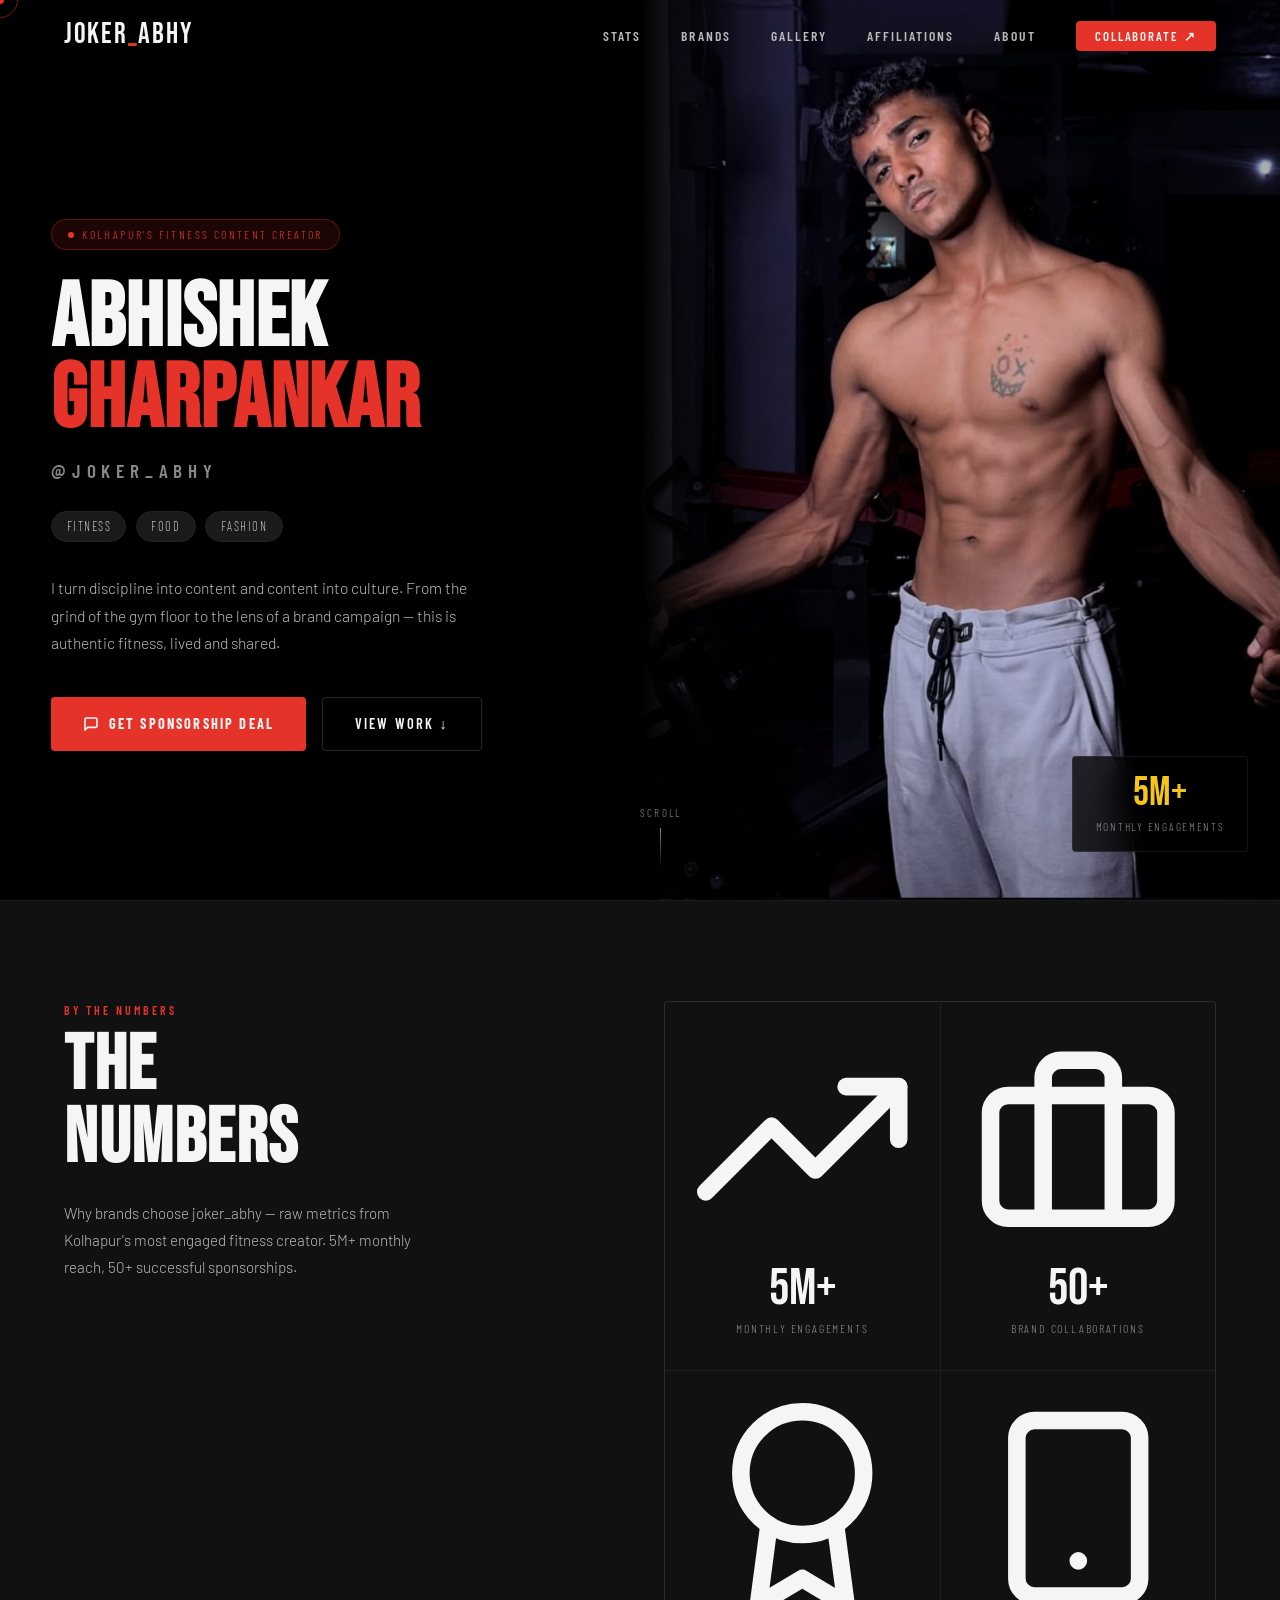
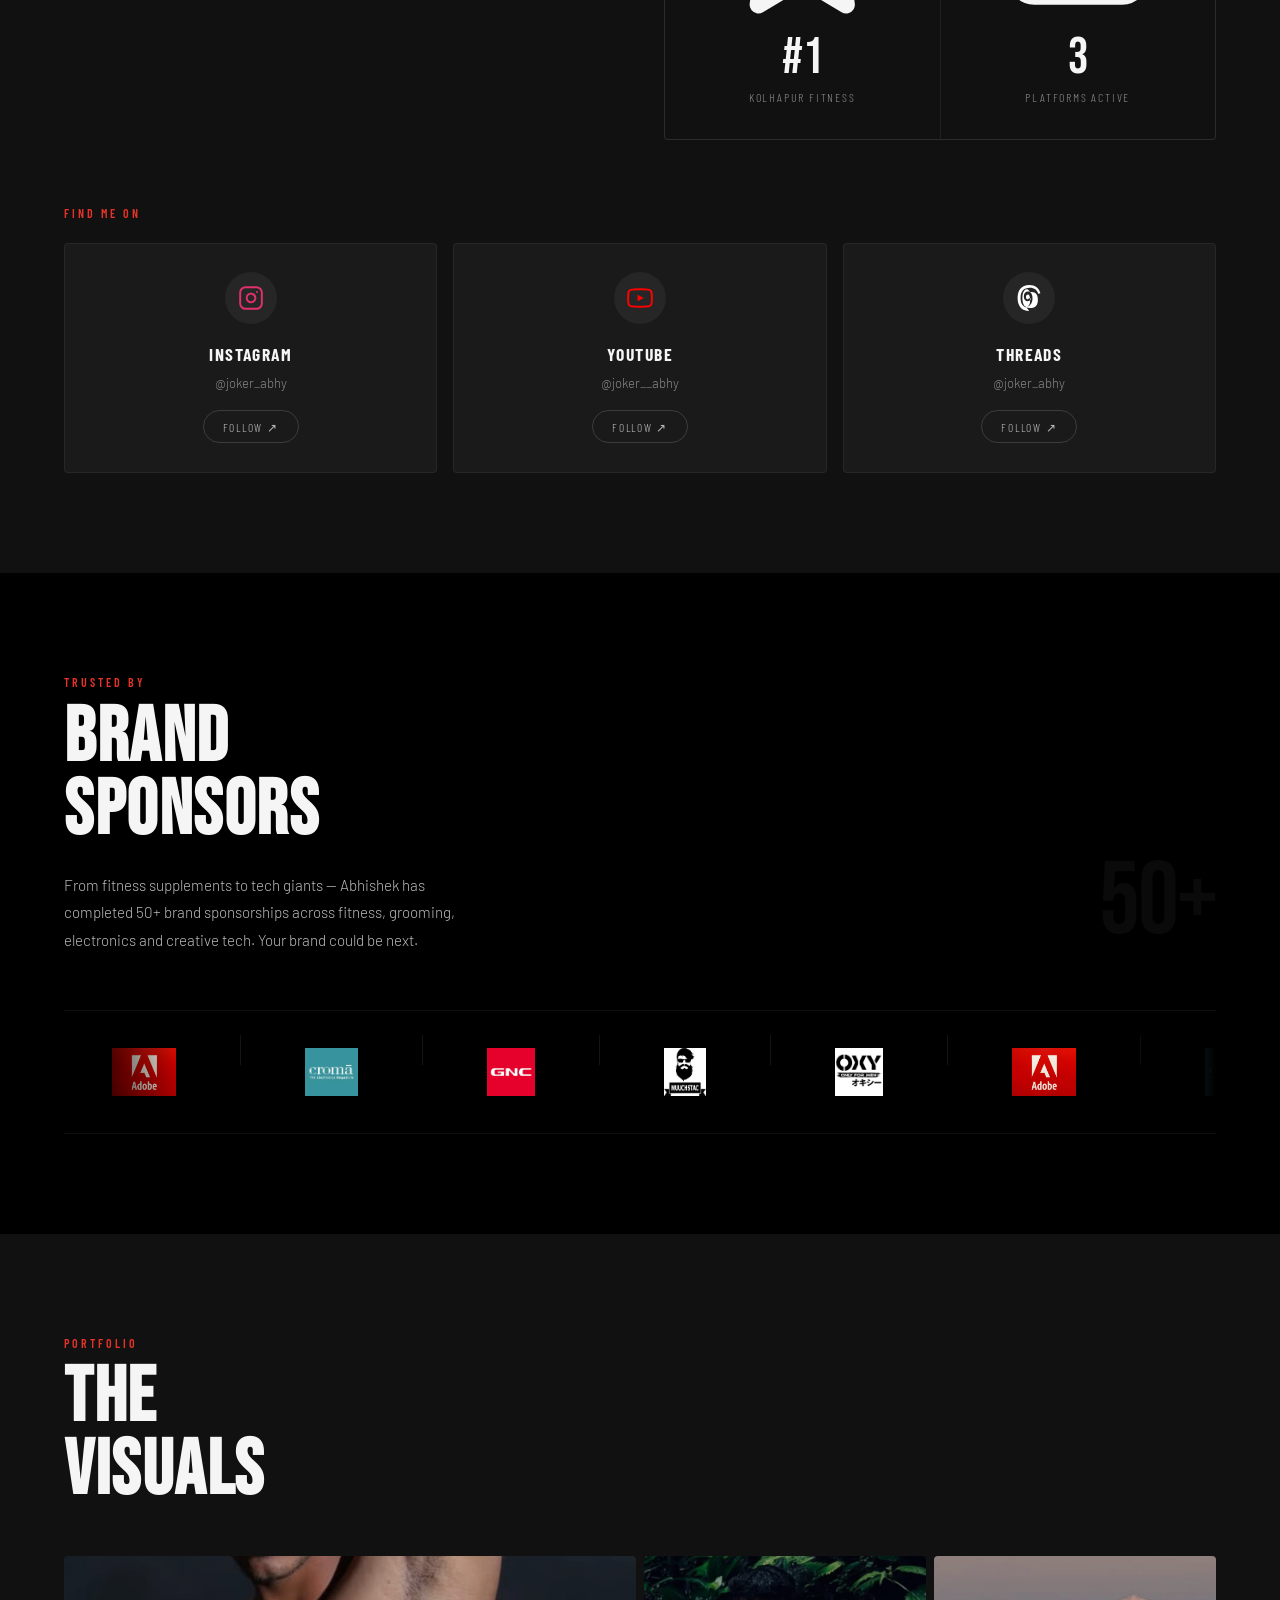
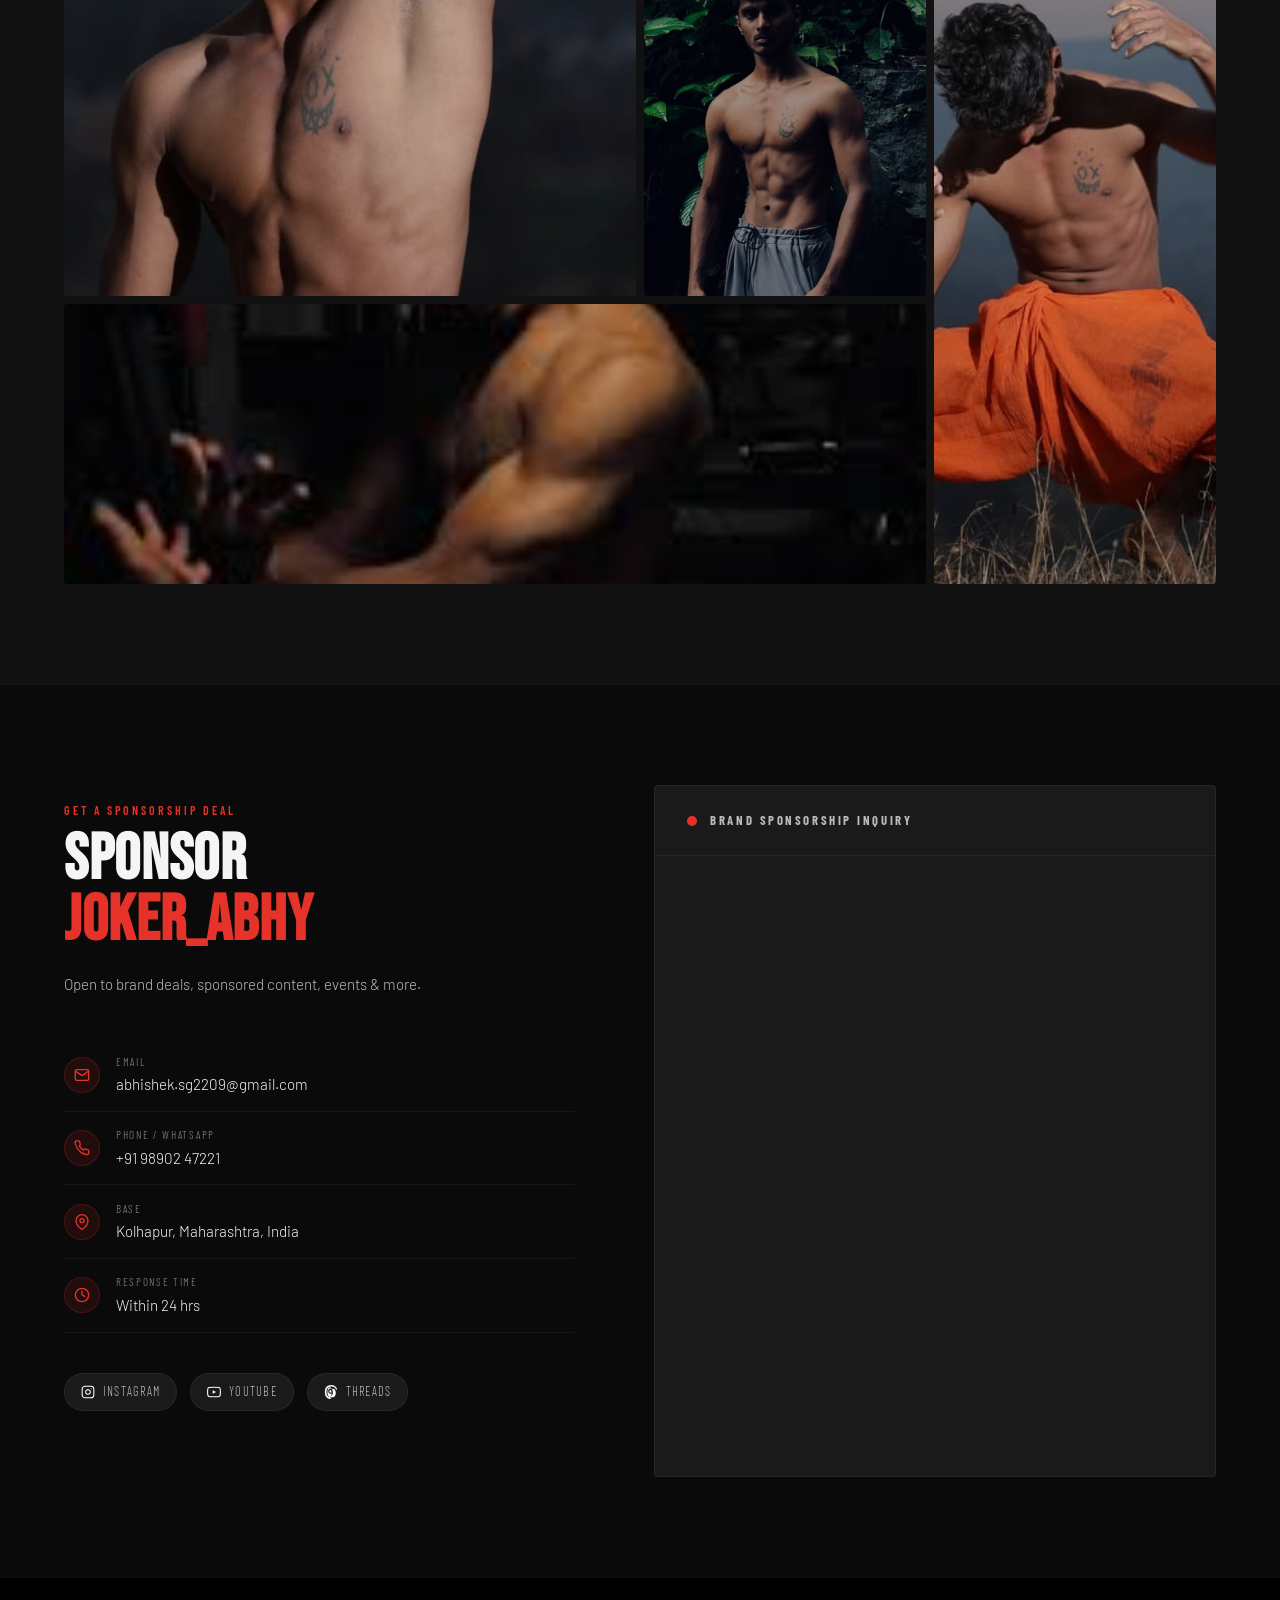
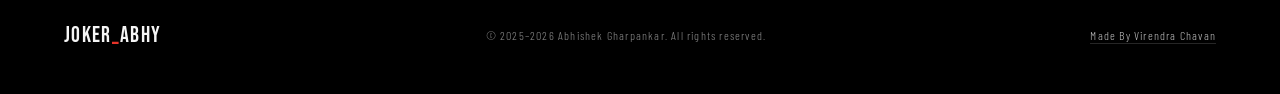
==== commit c06abd30: "feat: implement dynamic data-driven content rendering and add new pages for portfolio site" ====
--- a/index.html
+++ b/index.html
@@ -29,10 +29,11 @@
 
   <!-- Canonical  (site.domain) -->
   <link rel="canonical" href="https://joker-abhy.onrender.com/">
+  <link rel="alternate" hreflang="en-IN" href="https://joker-abhy.onrender.com/" />
+  <link rel="alternate" hreflang="x-default" href="https://joker-abhy.onrender.com/" />
 
   <!-- ── SEARCH ENGINE VERIFICATION  (site.googleVerification) ── -->
   <meta name="google-site-verification" content="fQH-SIUZmeGXvNcTaP0SnbD2Bzy6s91rzRWP9hls6Uc">
-  <meta name="msvalidate.01" content="REPLACE_WITH_BING_VERIFICATION_CODE">
 
   <!-- ═══════════════════════════════════════════════════════
        OPEN GRAPH  (page.ogTitle, page.ogDescription,
@@ -102,7 +103,7 @@
         "description": "Official portfolio of Abhishek Gharpankar aka joker_abhy — Kolhapur's top fitness, food & fashion creator with 5M+ monthly engagements. Open for brand sponsorships and collaborations.",
         "inLanguage": "en-IN",
         "dateCreated": "2025-01-01",
-        "dateModified": "2025-04-09",
+        "dateModified": "2026-04-10",
         "isPartOf": { "@id": "https://joker-abhy.onrender.com/#website" },
         "breadcrumb": {
           "@type": "BreadcrumbList",
@@ -188,9 +189,74 @@
           { "@type": "ListItem", "position": 4, "item": { "@type": "Organization", "name": "Muuchstac",     "url": "https://www.muuchstac.com",        "logo": "https://joker-abhy.onrender.com/img/ClientLogo/Muuchstac.png" } },
           { "@type": "ListItem", "position": 5, "item": { "@type": "Organization", "name": "Oxy Only For Men", "url": "https://www.oxyfacewash.com",  "logo": "https://joker-abhy.onrender.com/img/ClientLogo/oxy.png"       } }
         ]
+      },
+
+      {
+        "@type": "FAQPage",
+        "@id": "https://joker-abhy.onrender.com/#faq",
+        "mainEntity": [
+          {
+            "@type": "Question",
+            "name": "Who is joker_abhy?",
+            "acceptedAnswer": {
+              "@type": "Answer",
+              "text": "joker_abhy is the social media handle of Abhishek Gharpankar, a fitness, food, and fashion content creator based in Kolhapur, Maharashtra, India. He is known for his authentic gym and lifestyle content on Instagram, YouTube, and Threads, with 5M+ monthly engagements and 50+ brand sponsorships."
+            }
+          },
+          {
+            "@type": "Question",
+            "name": "How can brands collaborate with joker_abhy?",
+            "acceptedAnswer": {
+              "@type": "Answer",
+              "text": "Brands looking to collaborate with Abhishek Gharpankar (joker_abhy) can reach out via email at abhishek.sg2209@gmail.com or call/WhatsApp at +91 98902 47221. He is available for paid brand collaborations, sponsored content, product promotions, and ambassador partnerships across fitness, grooming, tech, and lifestyle categories in India."
+            }
+          },
+          {
+            "@type": "Question",
+            "name": "What brands has joker_abhy collaborated with?",
+            "acceptedAnswer": {
+              "@type": "Answer",
+              "text": "Abhishek Gharpankar (joker_abhy) has been sponsored by and collaborated with 50+ brands including Adobe, Croma, GNC, Muuchstac, Oxy, and many other leading fitness, grooming, electronics, and creative tech companies across India."
+            }
+          },
+          {
+            "@type": "Question",
+            "name": "Where is joker_abhy from?",
+            "acceptedAnswer": {
+              "@type": "Answer",
+              "text": "joker_abhy (Abhishek Gharpankar) is from Gargoti, Kolhapur District, Maharashtra, India. He is widely regarded as Kolhapur's most popular fitness content creator."
+            }
+          },
+          {
+            "@type": "Question",
+            "name": "What is Abhishek Gharpankar's Instagram?",
+            "acceptedAnswer": {
+              "@type": "Answer",
+              "text": "Abhishek Gharpankar's official Instagram handle is @joker_abhy. He posts fitness, food, and fashion content and has 37K+ followers on the platform."
+            }
+          }
+        ]
       }
 
     ]
+  }
+  </script>
+
+  <!-- ═══════════════════════════════════════════════════════
+       SPEAKABLE SCHEMA — Voice Search Optimization
+       ═══════════════════════════════════════════════════════ -->
+  <script type="application/ld+json">
+  {
+    "@context": "https://schema.org",
+    "@type": "WebPage",
+    "@id": "https://joker-abhy.onrender.com/#webpage",
+    "url": "https://joker-abhy.onrender.com/",
+    "name": "Abhishek Gharpankar (joker_abhy) | Fitness Influencer Kolhapur",
+    "speakable": {
+      "@type": "SpeakableSpecification",
+      "cssSelector": [".hero-name", ".hero-bio", ".hero-tag"]
+    },
+    "mainEntity": { "@id": "https://joker-abhy.onrender.com/#person" }
   }
   </script>
 
@@ -209,6 +275,9 @@
   <!-- Favicon -->
   <link rel="icon" type="image/jpeg" href="/img/AbhiPhotos/hero.jpeg">
   <link rel="apple-touch-icon" href="/img/AbhiPhotos/hero.jpeg">
+
+  <!-- PWA Manifest -->
+  <link rel="manifest" href="/manifest.json">
 
   <!-- Stylesheet -->
   <link rel="stylesheet" href="assets/style.css">
@@ -238,6 +307,7 @@
       <li role="none"><a href="#brands"               role="menuitem">Brands</a></li>
       <li role="none"><a href="#gallery"              role="menuitem">Gallery</a></li>
       <li role="none"><a href="pages/affiliations.html" role="menuitem">Affiliations</a></li>
+      <li role="none"><a href="pages/about.html"       role="menuitem">About</a></li>
       <li role="none"><a href="#contact" class="nav-cta" role="menuitem">Collaborate &#x2197;</a></li>
     </ul>
     <button class="nav-hamburger" id="hamburger"
@@ -252,6 +322,7 @@
     <a href="#brands"               class="mobile-link">Brands</a>
     <a href="#gallery"              class="mobile-link">Gallery</a>
     <a href="pages/affiliations.html" class="mobile-link">Affiliations</a>
+    <a href="pages/about.html"       class="mobile-link">About</a>
     <a href="#contact" class="nav-cta mobile-link">Collaborate &#x2197;</a>
   </nav>
 
@@ -341,22 +412,22 @@
              aria-label="Key performance metrics for brand managers">
           <!-- fallback content -->
           <div class="stat-card" aria-label="5 million plus monthly engagements">
-            <div class="stat-icon" aria-hidden="true">&#x1F525;</div>
+            <div class="stat-icon" aria-hidden="true"><svg xmlns="http://www.w3.org/2000/svg" viewBox="0 0 24 24" fill="none" stroke="currentColor" stroke-width="2" stroke-linecap="round" stroke-linejoin="round"><polyline points="23 6 13.5 15.5 8.5 10.5 1 18"/><polyline points="17 6 23 6 23 12"/></svg></div>
             <div class="stat-value">5M+</div>
             <div class="stat-label">Monthly Engagements</div>
           </div>
-          <div class="stat-card" aria-label="Over 50 brand sponsorships">
-            <div class="stat-icon" aria-hidden="true">&#x1F91D;</div>
+          <div class="stat-card" aria-label="Over 50 brand collaborations">
+            <div class="stat-icon" aria-hidden="true"><svg xmlns="http://www.w3.org/2000/svg" viewBox="0 0 24 24" fill="none" stroke="currentColor" stroke-width="2" stroke-linecap="round" stroke-linejoin="round"><rect x="2" y="7" width="20" height="14" rx="2" ry="2"/><path d="M16 21V5a2 2 0 0 0-2-2h-4a2 2 0 0 0-2 2v16"/></svg></div>
             <div class="stat-value">50+</div>
-            <div class="stat-label">Brand Sponsorships</div>
+            <div class="stat-label">Brand Collaborations</div>
           </div>
           <div class="stat-card" aria-label="Number one fitness creator Kolhapur">
-            <div class="stat-icon" aria-hidden="true">&#x1F4AA;</div>
+            <div class="stat-icon" aria-hidden="true"><svg xmlns="http://www.w3.org/2000/svg" viewBox="0 0 24 24" fill="none" stroke="currentColor" stroke-width="2" stroke-linecap="round" stroke-linejoin="round"><circle cx="12" cy="8" r="7"/><polyline points="8.21 13.89 7 23 12 20 17 23 15.79 13.88"/></svg></div>
             <div class="stat-value">#1</div>
             <div class="stat-label">Kolhapur Fitness</div>
           </div>
           <div class="stat-card" aria-label="Active on 3 social platforms">
-            <div class="stat-icon" aria-hidden="true">&#x1F4F1;</div>
+            <div class="stat-icon" aria-hidden="true"><svg xmlns="http://www.w3.org/2000/svg" viewBox="0 0 24 24" fill="none" stroke="currentColor" stroke-width="2" stroke-linecap="round" stroke-linejoin="round"><rect x="5" y="2" width="14" height="20" rx="2" ry="2"/><line x1="12" y1="18" x2="12.01" y2="18"/></svg></div>
             <div class="stat-value">3</div>
             <div class="stat-label">Platforms Active</div>
           </div>
@@ -367,6 +438,13 @@
       <div id="socials-grid" class="socials-grid" role="list"
            aria-label="Social media platforms of joker_abhy Abhishek Gharpankar">
       </div>
+      <noscript>
+        <ul style="list-style:none;padding:0;display:flex;gap:1.5rem;flex-wrap:wrap;margin-top:1rem;">
+          <li><a href="https://www.instagram.com/joker_abhy" target="_blank" rel="noopener" style="color:#E1306C;">Instagram — @joker_abhy</a></li>
+          <li><a href="https://www.youtube.com/@joker__abhy" target="_blank" rel="noopener" style="color:#FF0000;">YouTube — @joker__abhy</a></li>
+          <li><a href="https://www.threads.com/@joker_abhy" target="_blank" rel="noopener" style="color:#fff;">Threads — @joker_abhy</a></li>
+        </ul>
+      </noscript>
 
     </div>
   </section>
@@ -394,6 +472,15 @@
          aria-label="Infinite scrolling brand sponsor logo carousel — hover to pause">
       <div id="carousel-track" class="carousel-track" role="list" aria-label="Brand sponsor logos">
       </div>
+      <noscript>
+        <div style="display:flex;gap:2rem;flex-wrap:wrap;justify-content:center;padding:2rem;">
+          <span style="color:#aaa;">Adobe</span>
+          <span style="color:#aaa;">Croma</span>
+          <span style="color:#aaa;">GNC</span>
+          <span style="color:#aaa;">Muuchstac</span>
+          <span style="color:#aaa;">Oxy</span>
+        </div>
+      </noscript>
     </div>
   </section>
 
@@ -410,6 +497,14 @@
       <div id="gallery-grid" class="gallery-grid" role="list"
            aria-label="Fitness lifestyle photography portfolio of joker_abhy Kolhapur">
       </div>
+      <noscript>
+        <div style="display:grid;grid-template-columns:repeat(auto-fit,minmax(200px,1fr));gap:1rem;padding:1rem;">
+          <img src="img/AbhiPhotos/photo1.jpeg" alt="Abhishek Gharpankar joker_abhy Kolhapur gym workout photoshoot" width="400" height="500" loading="lazy">
+          <img src="img/AbhiPhotos/photo2.jpeg" alt="Abhishek Gharpankar joker_abhy outdoor fitness pose Kolhapur" width="400" height="500" loading="lazy">
+          <img src="img/AbhiPhotos/photo3.jpeg" alt="Abhishek Gharpankar joker_abhy nature fitness lifestyle" width="400" height="500" loading="lazy">
+          <img src="img/AbhiPhotos/hero.jfif" alt="Abhishek Gharpankar joker_abhy dark gym workout" width="400" height="500" loading="lazy">
+        </div>
+      </noscript>
     </div>
   </section>
 
@@ -534,7 +629,7 @@
         joker<span>_</span>abhy
       </div>
       <p class="footer-copy" id="footer-copy">
-        &copy; 2025 Abhishek Gharpankar. All rights reserved.
+        &copy; 2025–2026 Abhishek Gharpankar. All rights reserved.
       </p>
       <p class="footer-credit" id="footer-credit">
         <a href="https://www.instagram.com/virendra.exe" target="_blank" rel="nofollow noopener">
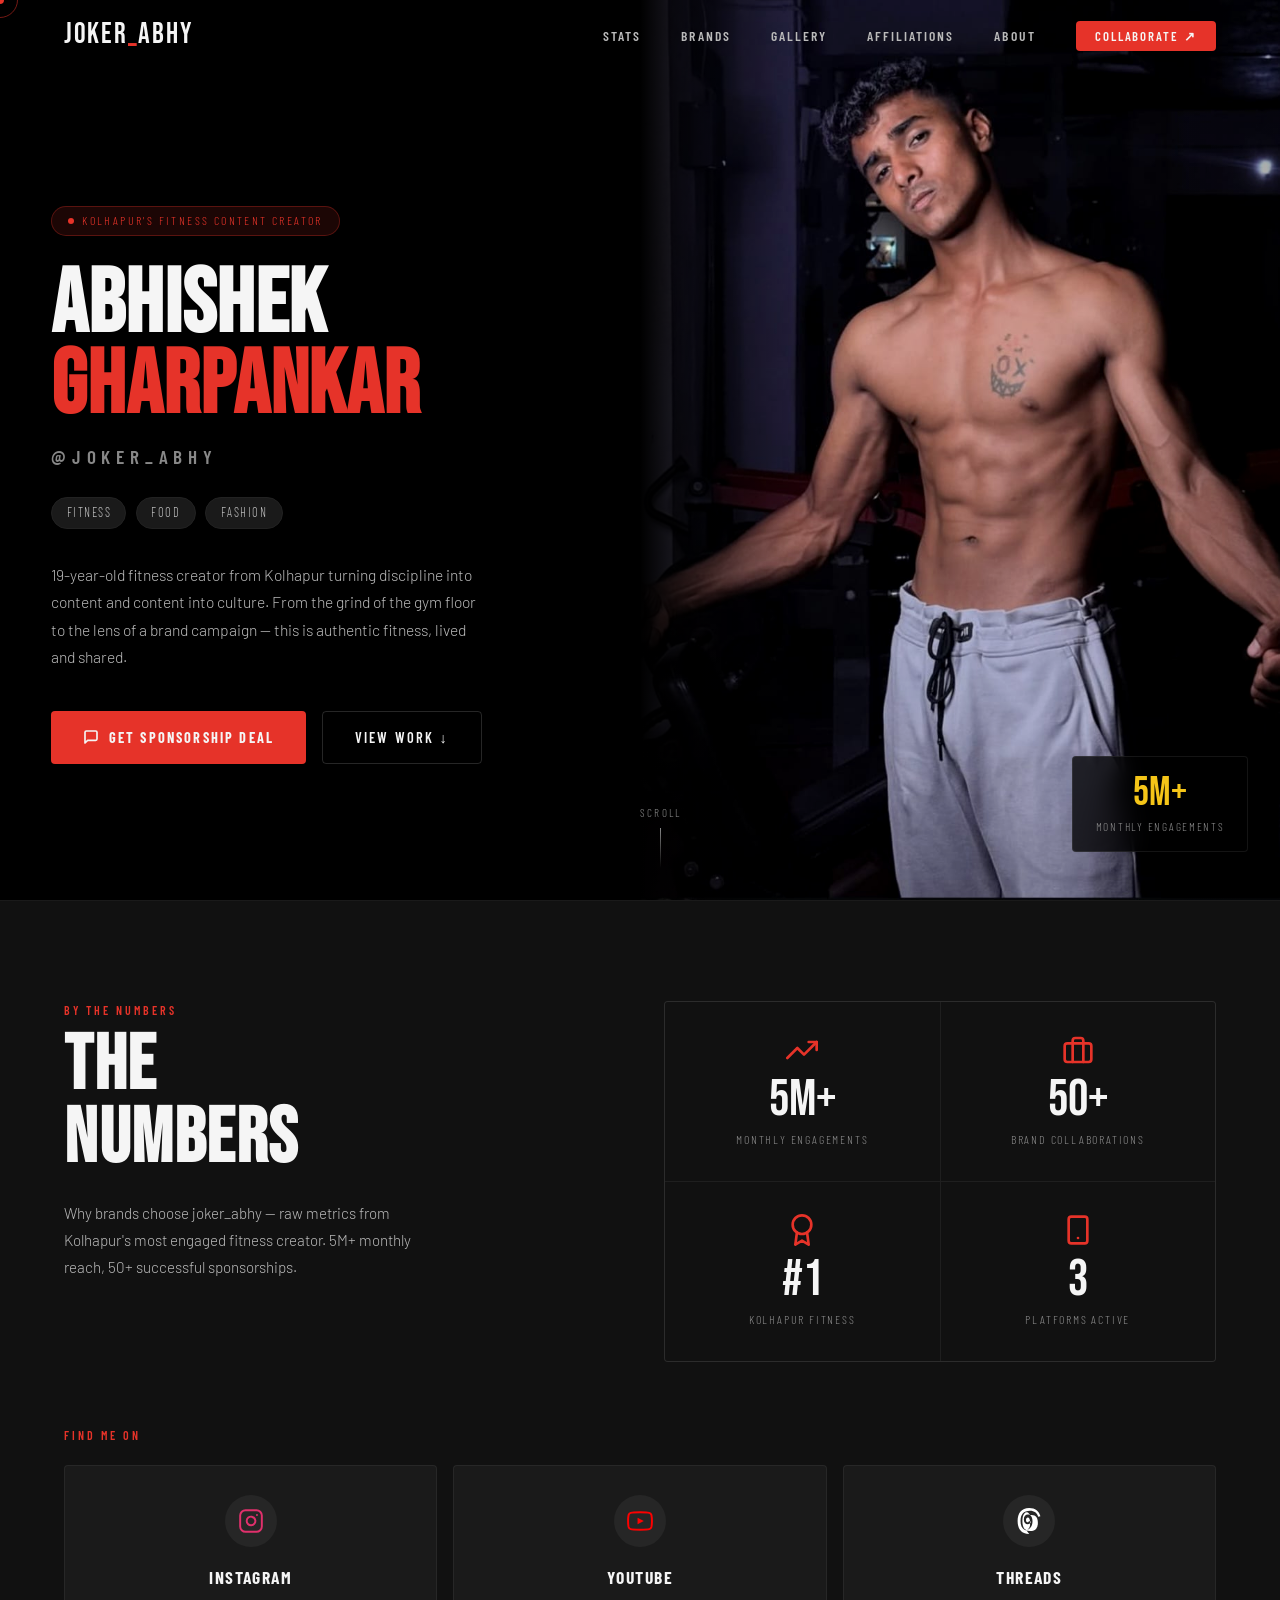
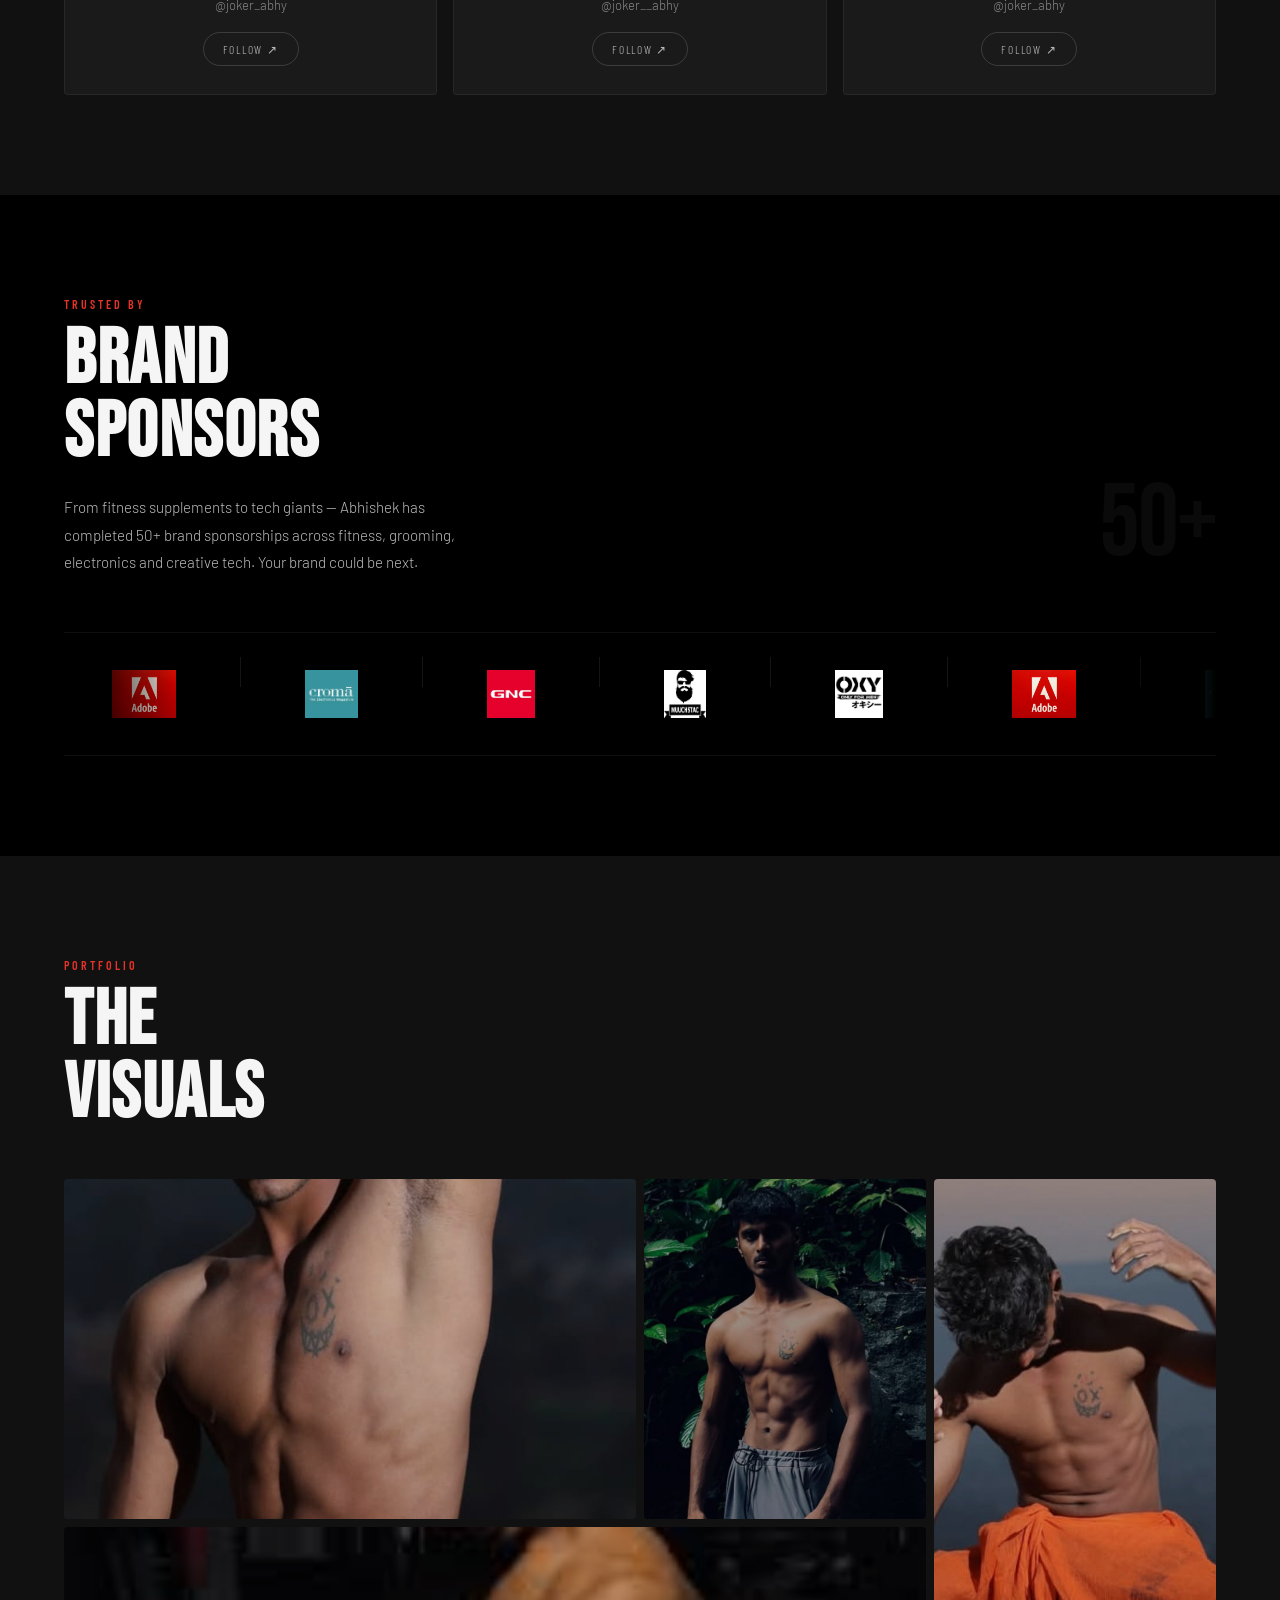
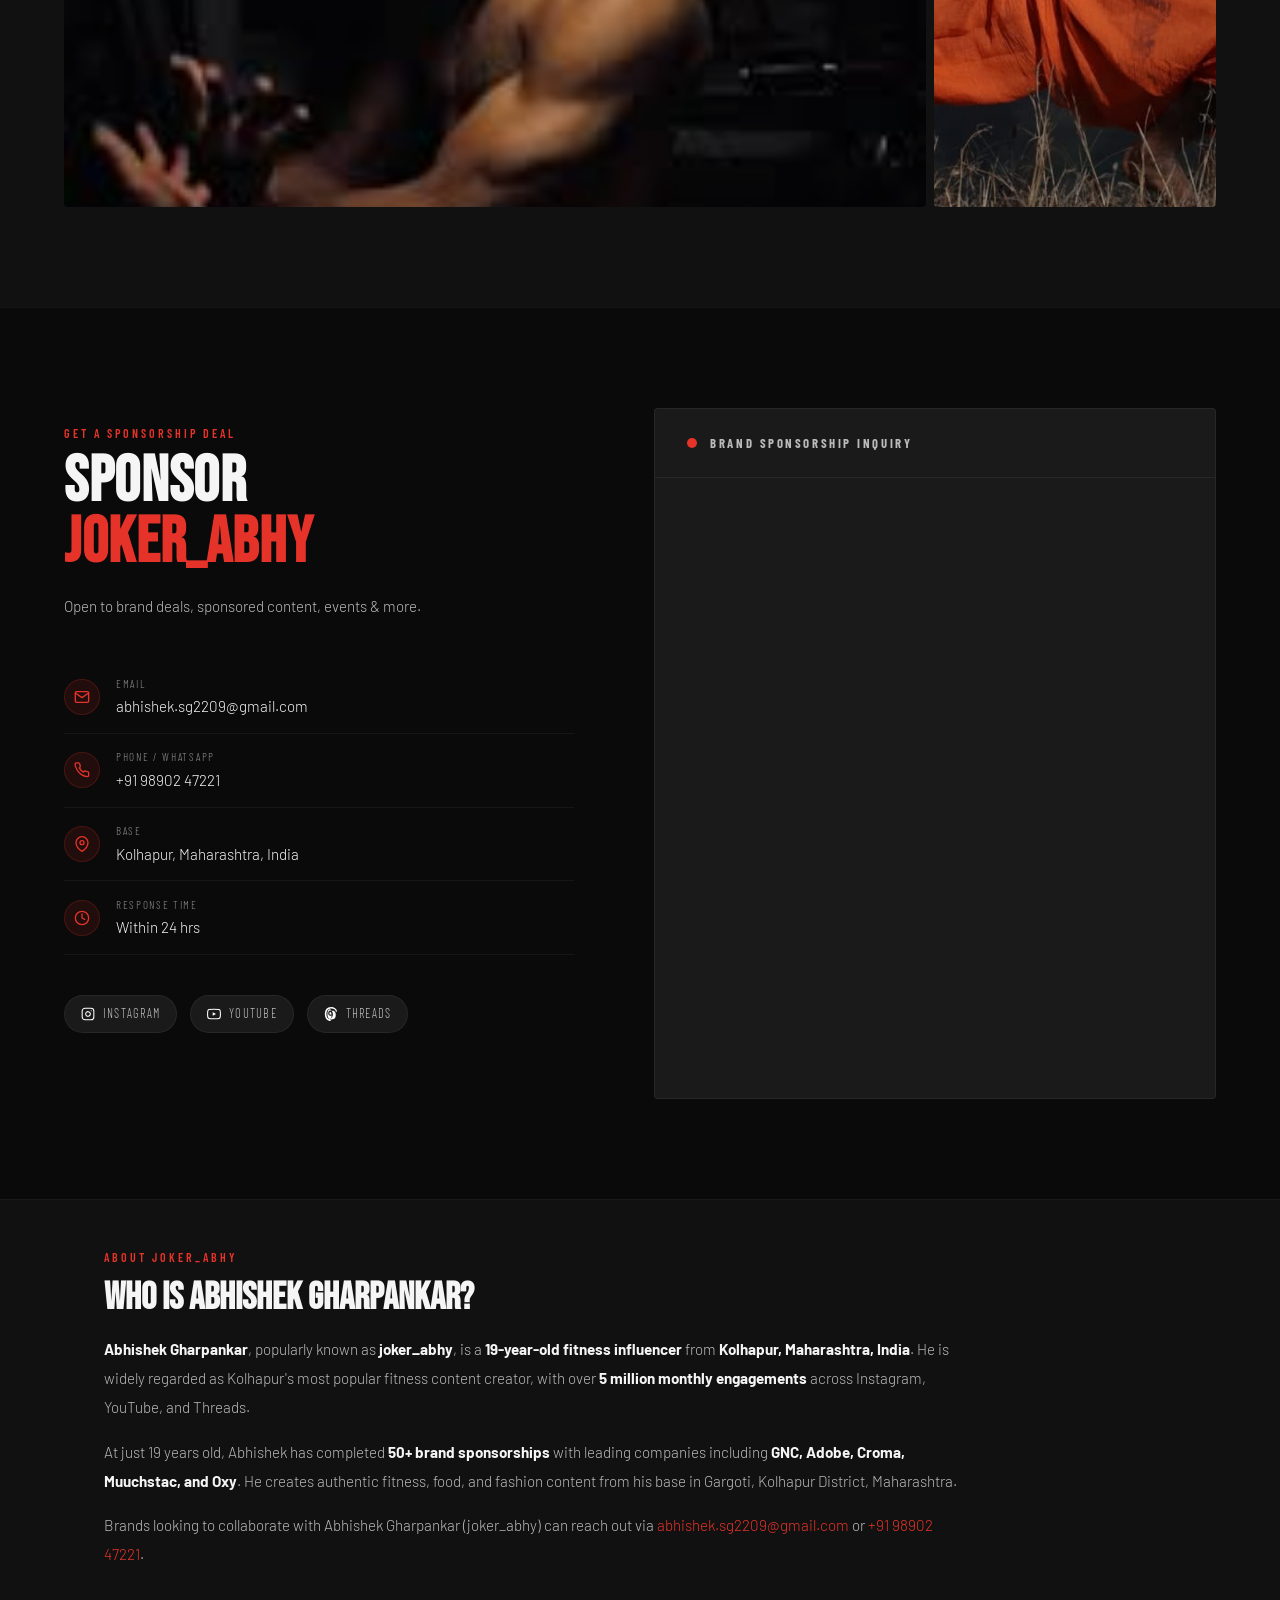
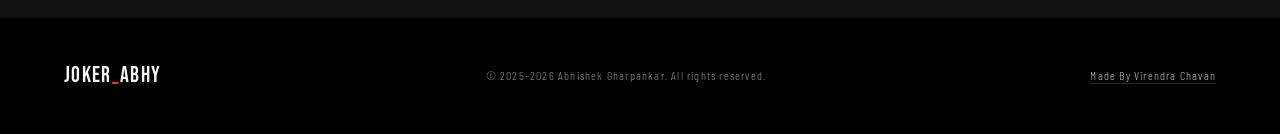
==== commit 673da6f9: "feat: add affiliations page, externalize assets, and update SEO metadata and structured data in inde" ====
--- a/index.html
+++ b/index.html
@@ -1,5 +1,6 @@
 <!DOCTYPE html>
 <html lang="en" dir="ltr">
+
 <head>
   <meta charset="UTF-8">
   <meta name="viewport" content="width=device-width, initial-scale=1.0, viewport-fit=cover">
@@ -10,8 +11,10 @@
              page.keywords, site.domain
        ═══════════════════════════════════════════════════════ -->
   <title>Abhishek Gharpankar (joker_abhy) | Fitness Influencer Kolhapur — Brand Sponsorship &amp; Collaboration</title>
-  <meta name="description" content="Official portfolio of Abhishek Gharpankar aka joker_abhy — Kolhapur's top fitness, food &amp; fashion creator with 5M+ monthly engagements. Open for brand sponsorships, collaborations &amp; deals across India.">
-  <meta name="keywords" content="Abhishek Gharpankar, joker_abhy, joker abhi Gargoti, joker abhy Gargoti, joker abhi Kolhapur, joker abhy Kolhapur, fitness influencer Kolhapur, most popular fitness influencer Kolhapur, best fitness influencer Kolhapur, fitness influencer Gargoti, fitness content creator Maharashtra, gym influencer India, brand collaboration India, fitness brand sponsorship India, Instagram fitness influencer India, fitness influencer brand deals">
+  <meta name="description"
+    content="Official portfolio of Abhishek Gharpankar aka joker_abhy — 19-year-old Kolhapur fitness, food &amp; fashion creator with 5M+ monthly engagements. Open for brand sponsorships, collaborations &amp; deals across India.">
+  <meta name="keywords"
+    content="Abhishek Gharpankar, joker_abhy, joker abhi Gargoti, joker abhy Gargoti, joker abhi Kolhapur, joker abhy Kolhapur, fitness influencer Kolhapur, 19 year old fitness influencer India, youngest fitness influencer Kolhapur, joker abhy 19 years old, most popular fitness influencer Kolhapur, best fitness influencer Kolhapur, fitness influencer Gargoti, fitness content creator Maharashtra, gym influencer India, brand collaboration India, fitness brand sponsorship India, Instagram fitness influencer India, fitness influencer brand deals">
   <meta name="author" content="Abhishek Gharpankar">
   <meta name="robots" content="index, follow, max-image-preview:large, max-snippet:-1, max-video-preview:-1">
   <meta name="theme-color" content="#000000">
@@ -39,32 +42,34 @@
        OPEN GRAPH  (page.ogTitle, page.ogDescription,
                     identity.ogImage, site.domain)
        ═══════════════════════════════════════════════════════ -->
-  <meta property="og:title"            content="joker_abhy | Kolhapur Fitness Influencer — Open for Brand Deals">
-  <meta property="og:description"      content="5M+ monthly engagements. 50+ brand deals. Kolhapur's most authentic fitness voice. Contact for sponsorship.">
-  <meta property="og:image"            content="https://joker-abhy.onrender.com/img/AbhiPhotos/hero.jpeg">
+  <meta property="og:title" content="joker_abhy | Kolhapur Fitness Influencer — Open for Brand Deals">
+  <meta property="og:description"
+    content="5M+ monthly engagements. 50+ brand deals. Kolhapur's most authentic fitness voice. Contact for sponsorship.">
+  <meta property="og:image" content="https://joker-abhy.onrender.com/img/AbhiPhotos/hero.jpeg">
   <meta property="og:image:secure_url" content="https://joker-abhy.onrender.com/img/AbhiPhotos/hero.jpeg">
-  <meta property="og:image:type"       content="image/jpeg">
-  <meta property="og:image:width"      content="1080">
-  <meta property="og:image:height"     content="1350">
-  <meta property="og:image:alt"        content="Abhishek Gharpankar joker_abhy fitness influencer Kolhapur gym portrait">
-  <meta property="og:type"             content="profile">
-  <meta property="og:url"              content="https://joker-abhy.onrender.com/">
-  <meta property="og:site_name"        content="joker_abhy — Abhishek Gharpankar">
-  <meta property="og:locale"           content="en_IN">
-  <meta property="profile:first_name"  content="Abhishek">
-  <meta property="profile:last_name"   content="Gharpankar">
-  <meta property="profile:username"    content="joker_abhy">
+  <meta property="og:image:type" content="image/jpeg">
+  <meta property="og:image:width" content="1080">
+  <meta property="og:image:height" content="1350">
+  <meta property="og:image:alt" content="Abhishek Gharpankar joker_abhy fitness influencer Kolhapur gym portrait">
+  <meta property="og:type" content="profile">
+  <meta property="og:url" content="https://joker-abhy.onrender.com/">
+  <meta property="og:site_name" content="joker_abhy — Abhishek Gharpankar">
+  <meta property="og:locale" content="en_IN">
+  <meta property="profile:first_name" content="Abhishek">
+  <meta property="profile:last_name" content="Gharpankar">
+  <meta property="profile:username" content="joker_abhy">
 
   <!-- ═══════════════════════════════════════════════════════
        TWITTER / X CARD  (page.twitterCard, page.ogTitle)
        ═══════════════════════════════════════════════════════ -->
-  <meta name="twitter:card"        content="summary_large_image">
-  <meta name="twitter:site"        content="@joker_abhy">
-  <meta name="twitter:creator"     content="@joker_abhy">
-  <meta name="twitter:title"       content="joker_abhy | Kolhapur Fitness Influencer — Open for Brand Deals">
-  <meta name="twitter:description" content="5M+ monthly engagements. 50+ brand deals. Kolhapur's most authentic fitness voice.">
-  <meta name="twitter:image"       content="https://joker-abhy.onrender.com/img/AbhiPhotos/hero.jpeg">
-  <meta name="twitter:image:alt"   content="Abhishek Gharpankar joker_abhy fitness influencer Kolhapur portrait">
+  <meta name="twitter:card" content="summary_large_image">
+  <meta name="twitter:site" content="@joker_abhy">
+  <meta name="twitter:creator" content="@joker_abhy">
+  <meta name="twitter:title" content="joker_abhy | Kolhapur Fitness Influencer — Open for Brand Deals">
+  <meta name="twitter:description"
+    content="5M+ monthly engagements. 50+ brand deals. Kolhapur's most authentic fitness voice.">
+  <meta name="twitter:image" content="https://joker-abhy.onrender.com/img/AbhiPhotos/hero.jpeg">
+  <meta name="twitter:image:alt" content="Abhishek Gharpankar joker_abhy fitness influencer Kolhapur portrait">
 
   <!-- ═══════════════════════════════════════════════════════
        JSON-LD STRUCTURED DATA
@@ -103,7 +108,7 @@
         "description": "Official portfolio of Abhishek Gharpankar aka joker_abhy — Kolhapur's top fitness, food & fashion creator with 5M+ monthly engagements. Open for brand sponsorships and collaborations.",
         "inLanguage": "en-IN",
         "dateCreated": "2025-01-01",
-        "dateModified": "2026-04-10",
+        "dateModified": "2026-04-29",
         "isPartOf": { "@id": "https://joker-abhy.onrender.com/#website" },
         "breadcrumb": {
           "@type": "BreadcrumbList",
@@ -127,8 +132,10 @@
           "joker abhi Gargoti",
           "joker abhy Gargoti"
         ],
-        "description": "Kolhapur's most popular fitness content creator and lifestyle influencer. Brand ambassador with 5M+ monthly engagements across Instagram, YouTube and Threads. Based in Gargoti, Kolhapur District, Maharashtra. Open for brand sponsorships, fitness product deals and collaborative campaigns.",
+        "description": "Abhishek Gharpankar, known as joker_abhy, is a 19-year-old fitness content creator and lifestyle influencer from Kolhapur, Maharashtra, India. He is one of the youngest and most popular fitness influencers in Kolhapur with 5M+ monthly engagements and 50+ brand sponsorships. Brand ambassador for GNC, Adobe, Croma, Muuchstac, Oxy and many more.",
         "url": "https://joker-abhy.onrender.com",
+        "age": 19,
+        "birthDate": "2006-09-22",
         "image": {
           "@type": "ImageObject",
           "url": "https://joker-abhy.onrender.com/img/AbhiPhotos/hero.jpeg",
@@ -200,7 +207,7 @@
             "name": "Who is joker_abhy?",
             "acceptedAnswer": {
               "@type": "Answer",
-              "text": "joker_abhy is the social media handle of Abhishek Gharpankar, a fitness, food, and fashion content creator based in Kolhapur, Maharashtra, India. He is known for his authentic gym and lifestyle content on Instagram, YouTube, and Threads, with 5M+ monthly engagements and 50+ brand sponsorships."
+              "text": "joker_abhy is the social media handle of Abhishek Gharpankar, a 19-year-old fitness, food, and fashion content creator based in Kolhapur, Maharashtra, India. He is known for his authentic gym and lifestyle content on Instagram, YouTube, and Threads, with 5M+ monthly engagements and 50+ brand sponsorships."
             }
           },
           {
@@ -229,6 +236,14 @@
           },
           {
             "@type": "Question",
+            "name": "How old is joker_abhy (Abhishek Gharpankar)?",
+            "acceptedAnswer": {
+              "@type": "Answer",
+              "text": "Abhishek Gharpankar, known as joker_abhy, is 19 years old. He is one of the youngest fitness influencers in India with 5M+ monthly engagements and 50+ brand deals from Kolhapur, Maharashtra."
+            }
+          },
+          {
+            "@type": "Question",
             "name": "What is Abhishek Gharpankar's Instagram?",
             "acceptedAnswer": {
               "@type": "Answer",
@@ -267,14 +282,16 @@
   <link rel="dns-prefetch" href="//fonts.gstatic.com">
   <link rel="preconnect" href="https://fonts.googleapis.com">
   <link rel="preconnect" href="https://fonts.gstatic.com" crossorigin>
-  <link href="https://fonts.googleapis.com/css2?family=Bebas+Neue&family=Barlow:ital,wght@0,300;0,400;0,600;0,700;1,300&family=Barlow+Condensed:wght@400;600;700;900&display=swap" rel="stylesheet">
+  <link
+    href="https://fonts.googleapis.com/css2?family=Bebas+Neue&family=Barlow:ital,wght@0,300;0,400;0,600;0,700;1,300&family=Barlow+Condensed:wght@400;600;700;900&display=swap"
+    rel="stylesheet">
 
   <!-- Preload LCP hero image -->
   <link rel="preload" as="image" href="img/AbhiPhotos/hero.jpeg" fetchpriority="high">
 
   <!-- Favicon -->
-  <link rel="icon" type="image/jpeg" href="/img/AbhiPhotos/hero.jpeg">
-  <link rel="apple-touch-icon" href="/img/AbhiPhotos/hero.jpeg">
+  <link rel="icon" type="image/png" href="/img/AbhiPhotos/logo.PNG">
+  <link rel="apple-touch-icon" href="/img/AbhiPhotos/logo.PNG">
 
   <!-- PWA Manifest -->
   <link rel="manifest" href="/manifest.json">
@@ -283,12 +300,6 @@
   <link rel="stylesheet" href="assets/style.css">
 </head>
 
-<!--
-  FIX: Removed itemscope/itemtype from <body>.
-  Conflicting microdata on <body> alongside JSON-LD in <head>
-  caused the "has issues" warning in Google Search Console.
-  JSON-LD in <head> is the single authoritative source.
--->
 <body>
 
   <!-- Custom Cursor -->
@@ -303,26 +314,26 @@
       joker<span>_</span>abhy
     </a>
     <ul class="nav-links" role="menubar">
-      <li role="none"><a href="#socials"              role="menuitem">Stats</a></li>
-      <li role="none"><a href="#brands"               role="menuitem">Brands</a></li>
-      <li role="none"><a href="#gallery"              role="menuitem">Gallery</a></li>
+      <li role="none"><a href="#socials" role="menuitem">Stats</a></li>
+      <li role="none"><a href="#brands" role="menuitem">Brands</a></li>
+      <li role="none"><a href="#gallery" role="menuitem">Gallery</a></li>
       <li role="none"><a href="pages/affiliations.html" role="menuitem">Affiliations</a></li>
-      <li role="none"><a href="pages/about.html"       role="menuitem">About</a></li>
+      <li role="none"><a href="pages/about.html" role="menuitem">About</a></li>
       <li role="none"><a href="#contact" class="nav-cta" role="menuitem">Collaborate &#x2197;</a></li>
     </ul>
-    <button class="nav-hamburger" id="hamburger"
-            aria-label="Toggle mobile menu" aria-expanded="false" aria-controls="mobile-menu">
+    <button class="nav-hamburger" id="hamburger" aria-label="Toggle mobile menu" aria-expanded="false"
+      aria-controls="mobile-menu">
       <span></span><span></span><span></span>
     </button>
   </nav>
 
   <!-- Mobile Menu -->
   <nav class="nav-mobile-menu" id="mobile-menu" aria-label="Mobile navigation" aria-hidden="true">
-    <a href="#socials"              class="mobile-link">Stats</a>
-    <a href="#brands"               class="mobile-link">Brands</a>
-    <a href="#gallery"              class="mobile-link">Gallery</a>
+    <a href="#socials" class="mobile-link">Stats</a>
+    <a href="#brands" class="mobile-link">Brands</a>
+    <a href="#gallery" class="mobile-link">Gallery</a>
     <a href="pages/affiliations.html" class="mobile-link">Affiliations</a>
-    <a href="pages/about.html"       class="mobile-link">About</a>
+    <a href="pages/about.html" class="mobile-link">About</a>
     <a href="#contact" class="nav-cta mobile-link">Collaborate &#x2197;</a>
   </nav>
 
@@ -348,21 +359,20 @@
       </div>
 
       <p class="hero-bio" id="hero-bio">
-        I turn discipline into content and content into culture. From the grind of the gym floor to the lens of a brand campaign — this is authentic fitness, lived and shared.
+        19-year-old fitness creator from Kolhapur turning discipline into content and content into culture. From the
+        grind of the gym floor to the lens of a brand campaign — this is authentic fitness, lived and shared.
       </p>
 
       <div class="hero-actions">
         <a href="#contact" class="btn-primary"
-           aria-label="Contact Abhishek Gharpankar for brand sponsorship or collaboration">
-          <svg xmlns="http://www.w3.org/2000/svg" viewBox="0 0 24 24" fill="none"
-               stroke="currentColor" stroke-width="2.5" stroke-linecap="round"
-               stroke-linejoin="round" aria-hidden="true" focusable="false">
-            <path d="M21 15a2 2 0 0 1-2 2H7l-4 4V5a2 2 0 0 1 2-2h14a2 2 0 0 1 2 2z"/>
+          aria-label="Contact Abhishek Gharpankar for brand sponsorship or collaboration">
+          <svg xmlns="http://www.w3.org/2000/svg" viewBox="0 0 24 24" fill="none" stroke="currentColor"
+            stroke-width="2.5" stroke-linecap="round" stroke-linejoin="round" aria-hidden="true" focusable="false">
+            <path d="M21 15a2 2 0 0 1-2 2H7l-4 4V5a2 2 0 0 1 2-2h14a2 2 0 0 1 2 2z" />
           </svg>
           Get Sponsorship Deal
         </a>
-        <a href="#gallery" class="btn-secondary"
-           aria-label="View Abhishek Gharpankar's fitness photo portfolio">
+        <a href="#gallery" class="btn-secondary" aria-label="View Abhishek Gharpankar's fitness photo portfolio">
           View Work &#x2193;
         </a>
       </div>
@@ -370,15 +380,9 @@
 
     <!-- LCP image — absolute no JS override -->
     <div class="hero-visual">
-      <img
-        id="hero-img"
-        src="img/AbhiPhotos/hero.jpeg"
+      <img id="hero-img" src="img/AbhiPhotos/hero.jpeg"
         alt="Abhishek Gharpankar joker_abhy fitness influencer Kolhapur gym portrait — available for brand sponsorship"
-        width="1080"
-        height="1350"
-        fetchpriority="high"
-        decoding="async"
-      >
+        width="1080" height="1350" fetchpriority="high" decoding="async">
       <div class="hero-img-overlay" aria-hidden="true"></div>
       <div class="hero-side-stat" aria-label="5 million plus monthly engagements across all platforms">
         <div class="big-num">5M+</div>
@@ -393,8 +397,7 @@
   <!-- ══════════════════════════════════════════════════════
        SECTION 2 — STATS & SOCIALS
        ══════════════════════════════════════════════════════ -->
-  <section id="socials"
-    aria-label="Social media statistics and platforms of Abhishek Gharpankar joker_abhy Kolhapur">
+  <section id="socials" aria-label="Social media statistics and platforms of Abhishek Gharpankar joker_abhy Kolhapur">
     <div class="socials-inner">
 
       <div class="socials-header">
@@ -408,26 +411,41 @@
         </div>
 
         <!-- Stats populated by script.js from data.json -->
-        <div id="stats-grid" class="stats-grid" role="list"
-             aria-label="Key performance metrics for brand managers">
+        <div id="stats-grid" class="stats-grid" role="list" aria-label="Key performance metrics for brand managers">
           <!-- fallback content -->
           <div class="stat-card" aria-label="5 million plus monthly engagements">
-            <div class="stat-icon" aria-hidden="true"><svg xmlns="http://www.w3.org/2000/svg" viewBox="0 0 24 24" fill="none" stroke="currentColor" stroke-width="2" stroke-linecap="round" stroke-linejoin="round"><polyline points="23 6 13.5 15.5 8.5 10.5 1 18"/><polyline points="17 6 23 6 23 12"/></svg></div>
+            <div class="stat-icon" aria-hidden="true"><svg xmlns="http://www.w3.org/2000/svg" viewBox="0 0 24 24"
+                fill="none" stroke="currentColor" stroke-width="2" stroke-linecap="round" stroke-linejoin="round">
+                <polyline points="23 6 13.5 15.5 8.5 10.5 1 18" />
+                <polyline points="17 6 23 6 23 12" />
+              </svg></div>
             <div class="stat-value">5M+</div>
             <div class="stat-label">Monthly Engagements</div>
           </div>
           <div class="stat-card" aria-label="Over 50 brand collaborations">
-            <div class="stat-icon" aria-hidden="true"><svg xmlns="http://www.w3.org/2000/svg" viewBox="0 0 24 24" fill="none" stroke="currentColor" stroke-width="2" stroke-linecap="round" stroke-linejoin="round"><rect x="2" y="7" width="20" height="14" rx="2" ry="2"/><path d="M16 21V5a2 2 0 0 0-2-2h-4a2 2 0 0 0-2 2v16"/></svg></div>
+            <div class="stat-icon" aria-hidden="true"><svg xmlns="http://www.w3.org/2000/svg" viewBox="0 0 24 24"
+                fill="none" stroke="currentColor" stroke-width="2" stroke-linecap="round" stroke-linejoin="round">
+                <rect x="2" y="7" width="20" height="14" rx="2" ry="2" />
+                <path d="M16 21V5a2 2 0 0 0-2-2h-4a2 2 0 0 0-2 2v16" />
+              </svg></div>
             <div class="stat-value">50+</div>
             <div class="stat-label">Brand Collaborations</div>
           </div>
           <div class="stat-card" aria-label="Number one fitness creator Kolhapur">
-            <div class="stat-icon" aria-hidden="true"><svg xmlns="http://www.w3.org/2000/svg" viewBox="0 0 24 24" fill="none" stroke="currentColor" stroke-width="2" stroke-linecap="round" stroke-linejoin="round"><circle cx="12" cy="8" r="7"/><polyline points="8.21 13.89 7 23 12 20 17 23 15.79 13.88"/></svg></div>
+            <div class="stat-icon" aria-hidden="true"><svg xmlns="http://www.w3.org/2000/svg" viewBox="0 0 24 24"
+                fill="none" stroke="currentColor" stroke-width="2" stroke-linecap="round" stroke-linejoin="round">
+                <circle cx="12" cy="8" r="7" />
+                <polyline points="8.21 13.89 7 23 12 20 17 23 15.79 13.88" />
+              </svg></div>
             <div class="stat-value">#1</div>
             <div class="stat-label">Kolhapur Fitness</div>
           </div>
           <div class="stat-card" aria-label="Active on 3 social platforms">
-            <div class="stat-icon" aria-hidden="true"><svg xmlns="http://www.w3.org/2000/svg" viewBox="0 0 24 24" fill="none" stroke="currentColor" stroke-width="2" stroke-linecap="round" stroke-linejoin="round"><rect x="5" y="2" width="14" height="20" rx="2" ry="2"/><line x1="12" y1="18" x2="12.01" y2="18"/></svg></div>
+            <div class="stat-icon" aria-hidden="true"><svg xmlns="http://www.w3.org/2000/svg" viewBox="0 0 24 24"
+                fill="none" stroke="currentColor" stroke-width="2" stroke-linecap="round" stroke-linejoin="round">
+                <rect x="5" y="2" width="14" height="20" rx="2" ry="2" />
+                <line x1="12" y1="18" x2="12.01" y2="18" />
+              </svg></div>
             <div class="stat-value">3</div>
             <div class="stat-label">Platforms Active</div>
           </div>
@@ -436,13 +454,16 @@
 
       <p class="section-label" style="margin-bottom:1.2rem">Find Me On</p>
       <div id="socials-grid" class="socials-grid" role="list"
-           aria-label="Social media platforms of joker_abhy Abhishek Gharpankar">
+        aria-label="Social media platforms of joker_abhy Abhishek Gharpankar">
       </div>
       <noscript>
         <ul style="list-style:none;padding:0;display:flex;gap:1.5rem;flex-wrap:wrap;margin-top:1rem;">
-          <li><a href="https://www.instagram.com/joker_abhy" target="_blank" rel="noopener" style="color:#E1306C;">Instagram — @joker_abhy</a></li>
-          <li><a href="https://www.youtube.com/@joker__abhy" target="_blank" rel="noopener" style="color:#FF0000;">YouTube — @joker__abhy</a></li>
-          <li><a href="https://www.threads.com/@joker_abhy" target="_blank" rel="noopener" style="color:#fff;">Threads — @joker_abhy</a></li>
+          <li><a href="https://www.instagram.com/joker_abhy" target="_blank" rel="noopener"
+              style="color:#E1306C;">Instagram — @joker_abhy</a></li>
+          <li><a href="https://www.youtube.com/@joker__abhy" target="_blank" rel="noopener"
+              style="color:#FF0000;">YouTube — @joker__abhy</a></li>
+          <li><a href="https://www.threads.com/@joker_abhy" target="_blank" rel="noopener" style="color:#fff;">Threads —
+              @joker_abhy</a></li>
         </ul>
       </noscript>
 
@@ -452,8 +473,7 @@
   <!-- ══════════════════════════════════════════════════════
        SECTION 3 — BRAND CAROUSEL
        ══════════════════════════════════════════════════════ -->
-  <section id="brands"
-    aria-label="Brand sponsorships of Kolhapur fitness influencer Abhishek Gharpankar joker_abhy">
+  <section id="brands" aria-label="Brand sponsorships of Kolhapur fitness influencer Abhishek Gharpankar joker_abhy">
     <div class="brands-inner">
       <div class="brands-header">
         <div>
@@ -468,8 +488,7 @@
       </div>
     </div>
 
-    <div class="carousel-wrapper"
-         aria-label="Infinite scrolling brand sponsor logo carousel — hover to pause">
+    <div class="carousel-wrapper" aria-label="Infinite scrolling brand sponsor logo carousel — hover to pause">
       <div id="carousel-track" class="carousel-track" role="list" aria-label="Brand sponsor logos">
       </div>
       <noscript>
@@ -487,22 +506,25 @@
   <!-- ══════════════════════════════════════════════════════
        SECTION 4 — PHOTO GALLERY
        ══════════════════════════════════════════════════════ -->
-  <section id="gallery"
-    aria-label="Fitness and lifestyle photo portfolio of Abhishek Gharpankar joker_abhy Kolhapur">
+  <section id="gallery" aria-label="Fitness and lifestyle photo portfolio of Abhishek Gharpankar joker_abhy Kolhapur">
     <div class="gallery-inner">
       <div class="gallery-header">
         <p class="section-label">Portfolio</p>
         <h2 class="section-title reveal">The<br>Visuals</h2>
       </div>
       <div id="gallery-grid" class="gallery-grid" role="list"
-           aria-label="Fitness lifestyle photography portfolio of joker_abhy Kolhapur">
+        aria-label="Fitness lifestyle photography portfolio of joker_abhy Kolhapur">
       </div>
       <noscript>
         <div style="display:grid;grid-template-columns:repeat(auto-fit,minmax(200px,1fr));gap:1rem;padding:1rem;">
-          <img src="img/AbhiPhotos/photo1.jpeg" alt="Abhishek Gharpankar joker_abhy Kolhapur gym workout photoshoot" width="400" height="500" loading="lazy">
-          <img src="img/AbhiPhotos/photo2.jpeg" alt="Abhishek Gharpankar joker_abhy outdoor fitness pose Kolhapur" width="400" height="500" loading="lazy">
-          <img src="img/AbhiPhotos/photo3.jpeg" alt="Abhishek Gharpankar joker_abhy nature fitness lifestyle" width="400" height="500" loading="lazy">
-          <img src="img/AbhiPhotos/hero.jfif" alt="Abhishek Gharpankar joker_abhy dark gym workout" width="400" height="500" loading="lazy">
+          <img src="img/AbhiPhotos/photo1.jpeg" alt="Abhishek Gharpankar joker_abhy Kolhapur gym workout photoshoot"
+            width="400" height="500" loading="lazy">
+          <img src="img/AbhiPhotos/photo2.jpeg" alt="Abhishek Gharpankar joker_abhy outdoor fitness pose Kolhapur"
+            width="400" height="500" loading="lazy">
+          <img src="img/AbhiPhotos/photo3.jpeg" alt="Abhishek Gharpankar joker_abhy nature fitness lifestyle"
+            width="400" height="500" loading="lazy">
+          <img src="img/AbhiPhotos/hero.jfif" alt="Abhishek Gharpankar joker_abhy dark gym workout" width="400"
+            height="500" loading="lazy">
         </div>
       </noscript>
     </div>
@@ -511,8 +533,7 @@
   <!-- ══════════════════════════════════════════════════════
        SECTION 5 — CONTACT / SPONSOR
        ══════════════════════════════════════════════════════ -->
-  <section id="contact"
-    aria-label="Contact Abhishek Gharpankar joker_abhy for brand sponsorship Kolhapur">
+  <section id="contact" aria-label="Contact Abhishek Gharpankar joker_abhy for brand sponsorship Kolhapur">
     <div class="contact-inner">
 
       <div class="contact-info reveal">
@@ -528,18 +549,16 @@
 
           <div class="contact-detail-row">
             <div class="contact-detail-icon" aria-hidden="true">
-              <svg xmlns="http://www.w3.org/2000/svg" viewBox="0 0 24 24" fill="none"
-                   stroke="currentColor" stroke-width="2" stroke-linecap="round" stroke-linejoin="round">
-                <path d="M4 4h16c1.1 0 2 .9 2 2v12c0 1.1-.9 2-2 2H4c-1.1 0-2-.9-2-2V6c0-1.1.9-2 2-2z"/>
-                <polyline points="22,6 12,13 2,6"/>
+              <svg xmlns="http://www.w3.org/2000/svg" viewBox="0 0 24 24" fill="none" stroke="currentColor"
+                stroke-width="2" stroke-linecap="round" stroke-linejoin="round">
+                <path d="M4 4h16c1.1 0 2 .9 2 2v12c0 1.1-.9 2-2 2H4c-1.1 0-2-.9-2-2V6c0-1.1.9-2 2-2z" />
+                <polyline points="22,6 12,13 2,6" />
               </svg>
             </div>
             <div>
               <div class="contact-detail-label">Email</div>
-              <a id="contact-email-link"
-                 href="mailto:abhishek.sg2209@gmail.com"
-                 class="contact-detail-value"
-                 aria-label="Email Abhishek Gharpankar for brand sponsorship">
+              <a id="contact-email-link" href="mailto:abhishek.sg2209@gmail.com" class="contact-detail-value"
+                aria-label="Email Abhishek Gharpankar for brand sponsorship">
                 abhishek.sg2209@gmail.com
               </a>
             </div>
@@ -547,17 +566,16 @@
 
           <div class="contact-detail-row">
             <div class="contact-detail-icon" aria-hidden="true">
-              <svg xmlns="http://www.w3.org/2000/svg" viewBox="0 0 24 24" fill="none"
-                   stroke="currentColor" stroke-width="2" stroke-linecap="round" stroke-linejoin="round">
-                <path d="M22 16.92v3a2 2 0 0 1-2.18 2 19.79 19.79 0 0 1-8.63-3.07A19.5 19.5 0 0 1 4.69 12 19.79 19.79 0 0 1 1.61 3.39 2 2 0 0 1 3.6 1.22h3a2 2 0 0 1 2 1.72c.127.96.361 1.903.7 2.81a2 2 0 0 1-.45 2.11L7.91 8.81a16 16 0 0 0 6.29 6.29l.95-.95a2 2 0 0 1 2.11-.45c.907.339 1.85.573 2.81.7A2 2 0 0 1 22 16.92z"/>
+              <svg xmlns="http://www.w3.org/2000/svg" viewBox="0 0 24 24" fill="none" stroke="currentColor"
+                stroke-width="2" stroke-linecap="round" stroke-linejoin="round">
+                <path
+                  d="M22 16.92v3a2 2 0 0 1-2.18 2 19.79 19.79 0 0 1-8.63-3.07A19.5 19.5 0 0 1 4.69 12 19.79 19.79 0 0 1 1.61 3.39 2 2 0 0 1 3.6 1.22h3a2 2 0 0 1 2 1.72c.127.96.361 1.903.7 2.81a2 2 0 0 1-.45 2.11L7.91 8.81a16 16 0 0 0 6.29 6.29l.95-.95a2 2 0 0 1 2.11-.45c.907.339 1.85.573 2.81.7A2 2 0 0 1 22 16.92z" />
               </svg>
             </div>
             <div>
               <div class="contact-detail-label">Phone / WhatsApp</div>
-              <a id="contact-phone-link"
-                 href="tel:+919890247221"
-                 class="contact-detail-value"
-                 aria-label="Call or WhatsApp Abhishek Gharpankar for sponsorship inquiry">
+              <a id="contact-phone-link" href="tel:+919890247221" class="contact-detail-value"
+                aria-label="Call or WhatsApp Abhishek Gharpankar for sponsorship inquiry">
                 +91 98902 47221
               </a>
             </div>
@@ -565,10 +583,10 @@
 
           <div class="contact-detail-row">
             <div class="contact-detail-icon" aria-hidden="true">
-              <svg xmlns="http://www.w3.org/2000/svg" viewBox="0 0 24 24" fill="none"
-                   stroke="currentColor" stroke-width="2" stroke-linecap="round" stroke-linejoin="round">
-                <path d="M21 10c0 7-9 13-9 13s-9-6-9-13a9 9 0 0 1 18 0z"/>
-                <circle cx="12" cy="10" r="3"/>
+              <svg xmlns="http://www.w3.org/2000/svg" viewBox="0 0 24 24" fill="none" stroke="currentColor"
+                stroke-width="2" stroke-linecap="round" stroke-linejoin="round">
+                <path d="M21 10c0 7-9 13-9 13s-9-6-9-13a9 9 0 0 1 18 0z" />
+                <circle cx="12" cy="10" r="3" />
               </svg>
             </div>
             <div>
@@ -579,10 +597,10 @@
 
           <div class="contact-detail-row">
             <div class="contact-detail-icon" aria-hidden="true">
-              <svg xmlns="http://www.w3.org/2000/svg" viewBox="0 0 24 24" fill="none"
-                   stroke="currentColor" stroke-width="2" stroke-linecap="round" stroke-linejoin="round">
-                <circle cx="12" cy="12" r="10"/>
-                <polyline points="12 6 12 12 16 14"/>
+              <svg xmlns="http://www.w3.org/2000/svg" viewBox="0 0 24 24" fill="none" stroke="currentColor"
+                stroke-width="2" stroke-linecap="round" stroke-linejoin="round">
+                <circle cx="12" cy="12" r="10" />
+                <polyline points="12 6 12 12 16 14" />
               </svg>
             </div>
             <div>
@@ -593,8 +611,7 @@
 
         </div><!-- /.contact-details -->
 
-        <div id="contact-socials" class="contact-socials"
-             aria-label="Social media links for joker_abhy">
+        <div id="contact-socials" class="contact-socials" aria-label="Social media links for joker_abhy">
         </div>
       </div>
 
@@ -604,14 +621,11 @@
           <div class="form-header-title">Brand Sponsorship Inquiry</div>
         </div>
         <div class="form-iframe-wrap">
-          <iframe
-            id="google-form"
+          <iframe id="google-form"
             src="https://docs.google.com/forms/d/e/1FAIpQLScQwGXy0_WOrewV1B9Lkc83WKBtNy9lQSsEXPog29lbthDmdg/viewform?embedded=true"
             frameborder="0" marginheight="0" marginwidth="0" scrolling="yes"
             title="Brand sponsorship inquiry form for Abhishek Gharpankar joker_abhy Kolhapur"
-            aria-label="Contact form for brand sponsorship with joker_abhy Kolhapur"
-            loading="lazy"
-          >
+            aria-label="Contact form for brand sponsorship with joker_abhy Kolhapur" loading="lazy">
             Loading form&hellip;
           </iframe>
         </div>
@@ -620,9 +634,32 @@
     </div>
   </section>
 
-  <!-- ══════════════════════════════════════════════════════
-       FOOTER
-       ══════════════════════════════════════════════════════ -->
+  <!-- AI / Gemini Optimized About Block — visible for crawlers and AI search -->
+  <section id="about-quick" aria-label="About Abhishek Gharpankar joker_abhy"
+    style="background:var(--dark-2); border-top:1px solid rgba(255,255,255,0.04);">
+    <div style="max-width:1200px; margin:0 auto; padding:3rem 5%;">
+      <p class="section-label">About joker_abhy</p>
+      <h2
+        style="font-family:var(--font-display); font-size:clamp(1.6rem,3vw,2.5rem); color:var(--white); margin-bottom:1rem; line-height:1.1;">
+        Who is Abhishek Gharpankar?</h2>
+      <div
+        style="font-family:var(--font-body); font-size:0.95rem; color:var(--grey-light); line-height:1.9; max-width:860px; font-weight:300;">
+        <p><strong style="color:var(--white)">Abhishek Gharpankar</strong>, popularly known as <strong
+            style="color:var(--white)">joker_abhy</strong>, is a <strong style="color:var(--white)">19-year-old fitness
+            influencer</strong> from <strong style="color:var(--white)">Kolhapur, Maharashtra, India</strong>. He is
+          widely regarded as Kolhapur's most popular fitness content creator, with over <strong
+            style="color:var(--white)">5 million monthly engagements</strong> across Instagram, YouTube, and Threads.
+        </p>
+        <p style="margin-top:1rem;">At just 19 years old, Abhishek has completed <strong style="color:var(--white)">50+
+            brand sponsorships</strong> with leading companies including <strong style="color:var(--white)">GNC, Adobe,
+            Croma, Muuchstac, and Oxy</strong>. He creates authentic fitness, food, and fashion content from his base in
+          Gargoti, Kolhapur District, Maharashtra.</p>
+        <p style="margin-top:1rem;">Brands looking to collaborate with Abhishek Gharpankar (joker_abhy) can reach out
+          via <a href="mailto:abhishek.sg2209@gmail.com" style="color:var(--red);">abhishek.sg2209@gmail.com</a> or <a
+            href="tel:+919890247221" style="color:var(--red);">+91 98902 47221</a>.</p>
+      </div>
+    </div>
+  </section>
   <footer role="contentinfo">
     <div class="footer-inner">
       <div class="footer-logo" aria-label="joker_abhy — Abhishek Gharpankar Kolhapur">
@@ -642,4 +679,5 @@
   <script src="assets/script.js" defer></script>
 
 </body>
+
 </html>
--- a/assets/style.css
+++ b/assets/style.css
@@ -1,13 +1,13 @@
 /* ============================================================
-   JOKER_ABHY — PORTFOLIO STYLESHEET
+   JOKER_ABHY â€” PORTFOLIO STYLESHEET
    Dark Athletic Aesthetic | GPU-Accelerated Animations
    ============================================================ */
 
 @import url('https://fonts.googleapis.com/css2?family=Bebas+Neue&family=Barlow:ital,wght@0,300;0,400;0,600;0,700;1,300&family=Barlow+Condensed:wght@400;600;700;900&display=swap');
 
-/* ══════════════════════════════════════════════════════════════
+/* â•â•â•â•â•â•â•â•â•â•â•â•â•â•â•â•â•â•â•â•â•â•â•â•â•â•â•â•â•â•â•â•â•â•â•â•â•â•â•â•â•â•â•â•â•â•â•â•â•â•â•â•â•â•â•â•â•â•â•â•â•â•
    CSS VARIABLES
-   ══════════════════════════════════════════════════════════════ */
+   â•â•â•â•â•â•â•â•â•â•â•â•â•â•â•â•â•â•â•â•â•â•â•â•â•â•â•â•â•â•â•â•â•â•â•â•â•â•â•â•â•â•â•â•â•â•â•â•â•â•â•â•â•â•â•â•â•â•â•â•â•â• */
 :root {
   --black:        #000000;
   --dark:         #0a0a0a;
@@ -31,9 +31,9 @@
   --transition:   0.35s cubic-bezier(0.25, 0.46, 0.45, 0.94);
 }
 
-/* ══════════════════════════════════════════════════════════════
+/* â•â•â•â•â•â•â•â•â•â•â•â•â•â•â•â•â•â•â•â•â•â•â•â•â•â•â•â•â•â•â•â•â•â•â•â•â•â•â•â•â•â•â•â•â•â•â•â•â•â•â•â•â•â•â•â•â•â•â•â•â•â•
    RESET
-   ══════════════════════════════════════════════════════════════ */
+   â•â•â•â•â•â•â•â•â•â•â•â•â•â•â•â•â•â•â•â•â•â•â•â•â•â•â•â•â•â•â•â•â•â•â•â•â•â•â•â•â•â•â•â•â•â•â•â•â•â•â•â•â•â•â•â•â•â•â•â•â•â• */
 *, *::before, *::after {
   box-sizing: border-box;
   margin: 0;
@@ -64,9 +64,9 @@
   list-style: none;
 }
 
-/* ══════════════════════════════════════════════════════════════
+/* â•â•â•â•â•â•â•â•â•â•â•â•â•â•â•â•â•â•â•â•â•â•â•â•â•â•â•â•â•â•â•â•â•â•â•â•â•â•â•â•â•â•â•â•â•â•â•â•â•â•â•â•â•â•â•â•â•â•â•â•â•â•
    CUSTOM CURSOR
-   ══════════════════════════════════════════════════════════════ */
+   â•â•â•â•â•â•â•â•â•â•â•â•â•â•â•â•â•â•â•â•â•â•â•â•â•â•â•â•â•â•â•â•â•â•â•â•â•â•â•â•â•â•â•â•â•â•â•â•â•â•â•â•â•â•â•â•â•â•â•â•â•â• */
 .cursor-dot {
   position: fixed;
   top: 0; left: 0;
@@ -90,9 +90,9 @@
   transition: width 0.3s, height 0.3s, border-color 0.3s;
 }
 
-/* ══════════════════════════════════════════════════════════════
+/* â•â•â•â•â•â•â•â•â•â•â•â•â•â•â•â•â•â•â•â•â•â•â•â•â•â•â•â•â•â•â•â•â•â•â•â•â•â•â•â•â•â•â•â•â•â•â•â•â•â•â•â•â•â•â•â•â•â•â•â•â•â•
    NAVBAR
-   ══════════════════════════════════════════════════════════════ */
+   â•â•â•â•â•â•â•â•â•â•â•â•â•â•â•â•â•â•â•â•â•â•â•â•â•â•â•â•â•â•â•â•â•â•â•â•â•â•â•â•â•â•â•â•â•â•â•â•â•â•â•â•â•â•â•â•â•â•â•â•â•â• */
 #navbar {
   position: fixed;
   top: 0; left: 0; right: 0;
@@ -220,9 +220,9 @@
   border-bottom: none;
 }
 
-/* ══════════════════════════════════════════════════════════════
+/* â•â•â•â•â•â•â•â•â•â•â•â•â•â•â•â•â•â•â•â•â•â•â•â•â•â•â•â•â•â•â•â•â•â•â•â•â•â•â•â•â•â•â•â•â•â•â•â•â•â•â•â•â•â•â•â•â•â•â•â•â•â•
    SHARED SECTION UTILITIES
-   ══════════════════════════════════════════════════════════════ */
+   â•â•â•â•â•â•â•â•â•â•â•â•â•â•â•â•â•â•â•â•â•â•â•â•â•â•â•â•â•â•â•â•â•â•â•â•â•â•â•â•â•â•â•â•â•â•â•â•â•â•â•â•â•â•â•â•â•â•â•â•â•â• */
 section { position: relative; }
 
 .section-label {
@@ -254,13 +254,13 @@
   transform: translateY(0);
 }
 
-/* ══════════════════════════════════════════════════════════════
-   SECTION 1 — HERO
+/* â•â•â•â•â•â•â•â•â•â•â•â•â•â•â•â•â•â•â•â•â•â•â•â•â•â•â•â•â•â•â•â•â•â•â•â•â•â•â•â•â•â•â•â•â•â•â•â•â•â•â•â•â•â•â•â•â•â•â•â•â•â•
+   SECTION 1 â€” HERO
    The navbar is fixed and overlays the hero. The hero is a
    two-column grid. Left = content, Right = image.
    The image column uses a relative wrapper + absolute fill
    so object-fit:cover never distorts the image.
-   ══════════════════════════════════════════════════════════════ */
+   â•â•â•â•â•â•â•â•â•â•â•â•â•â•â•â•â•â•â•â•â•â•â•â•â•â•â•â•â•â•â•â•â•â•â•â•â•â•â•â•â•â•â•â•â•â•â•â•â•â•â•â•â•â•â•â•â•â•â•â•â•â• */
 #hero {
   display: grid;
   grid-template-columns: 1fr 1fr;
@@ -269,7 +269,7 @@
   overflow: hidden;
 }
 
-/* ── Left column: text content ── */
+/* â”€â”€ Left column: text content â”€â”€ */
 .hero-content {
   position: relative;
   z-index: 2;
@@ -399,16 +399,16 @@
 }
 .btn-secondary:hover { border-color: rgba(255, 255, 255, 0.4); transform: translateY(-2px); }
 
-/* ── Right column: image ── */
+/* â”€â”€ Right column: image â”€â”€ */
 /*
   KEY FIX: .hero-visual is a RELATIVE container that fills the
   grid cell naturally. The img inside is ABSOLUTE with inset:0
   so it fills the container without any dimension conflict.
-  This is the correct pattern — no hardcoded heights needed.
+  This is the correct pattern â€” no hardcoded heights needed.
 */
 .hero-visual {
   position: relative;
-  /* No width/height set here — the grid cell determines the size */
+  /* No width/height set here â€” the grid cell determines the size */
 }
 .hero-visual img {
   position: absolute;
@@ -488,9 +488,9 @@
   animation: scrollPulse 1.5s ease infinite;
 }
 
-/* ══════════════════════════════════════════════════════════════
-   SECTION 2 — STATS & SOCIALS
-   ══════════════════════════════════════════════════════════════ */
+/* â•â•â•â•â•â•â•â•â•â•â•â•â•â•â•â•â•â•â•â•â•â•â•â•â•â•â•â•â•â•â•â•â•â•â•â•â•â•â•â•â•â•â•â•â•â•â•â•â•â•â•â•â•â•â•â•â•â•â•â•â•â•
+   SECTION 2 â€” STATS & SOCIALS
+   â•â•â•â•â•â•â•â•â•â•â•â•â•â•â•â•â•â•â•â•â•â•â•â•â•â•â•â•â•â•â•â•â•â•â•â•â•â•â•â•â•â•â•â•â•â•â•â•â•â•â•â•â•â•â•â•â•â•â•â•â•â• */
 #socials {
   padding: var(--section-pad);
   background: var(--dark-2);
@@ -525,7 +525,8 @@
   transition: background var(--transition);
 }
 .stat-card:hover { background: var(--dark-3); }
-.stat-icon { font-size: 1.5rem; margin-bottom: 0.5rem; }
+.stat-icon { display:flex; justify-content:center; align-items:center; margin-bottom: 0.5rem; }
+.stat-icon svg { width: 32px; height: 32px; stroke: var(--accent, var(--red)); }
 .stat-value {
   font-family: var(--font-display);
   font-size: clamp(2.5rem, 4vw, 3.5rem);
@@ -615,9 +616,9 @@
   background: rgba(255, 255, 255, 0.04);
 }
 
-/* ══════════════════════════════════════════════════════════════
-   SECTION 3 — BRAND CAROUSEL
-   ══════════════════════════════════════════════════════════════ */
+/* â•â•â•â•â•â•â•â•â•â•â•â•â•â•â•â•â•â•â•â•â•â•â•â•â•â•â•â•â•â•â•â•â•â•â•â•â•â•â•â•â•â•â•â•â•â•â•â•â•â•â•â•â•â•â•â•â•â•â•â•â•â•
+   SECTION 3 â€” BRAND CAROUSEL
+   â•â•â•â•â•â•â•â•â•â•â•â•â•â•â•â•â•â•â•â•â•â•â•â•â•â•â•â•â•â•â•â•â•â•â•â•â•â•â•â•â•â•â•â•â•â•â•â•â•â•â•â•â•â•â•â•â•â•â•â•â•â• */
 #brands {
   padding: var(--section-pad);
   background: var(--black);
@@ -664,10 +665,13 @@
   display: flex;
   white-space: nowrap;
   width: max-content;
+  /* animation only starts once JS sets --carousel-half and adds .carousel-ready */
+  will-change: transform;
+}
+.carousel-track.carousel-ready {
   animation: scrollTrack 30s linear infinite;
-  transform: translate3d(0, 0, 0);
-}
-.carousel-track:hover { animation-play-state: paused; }
+}
+.carousel-track.carousel-ready:hover { animation-play-state: paused; }
 
 .carousel-item {
   display: inline-flex;
@@ -697,9 +701,9 @@
   margin: 0 1rem;
 }
 
-/* ══════════════════════════════════════════════════════════════
-   SECTION 4 — PHOTO GALLERY
-   ══════════════════════════════════════════════════════════════ */
+/* â•â•â•â•â•â•â•â•â•â•â•â•â•â•â•â•â•â•â•â•â•â•â•â•â•â•â•â•â•â•â•â•â•â•â•â•â•â•â•â•â•â•â•â•â•â•â•â•â•â•â•â•â•â•â•â•â•â•â•â•â•â•
+   SECTION 4 â€” PHOTO GALLERY
+   â•â•â•â•â•â•â•â•â•â•â•â•â•â•â•â•â•â•â•â•â•â•â•â•â•â•â•â•â•â•â•â•â•â•â•â•â•â•â•â•â•â•â•â•â•â•â•â•â•â•â•â•â•â•â•â•â•â•â•â•â•â• */
 #gallery {
   padding: var(--section-pad);
   background: var(--dark-2);
@@ -753,9 +757,9 @@
   color: var(--white);
 }
 
-/* ══════════════════════════════════════════════════════════════
-   SECTION 5 — CONTACT
-   ══════════════════════════════════════════════════════════════ */
+/* â•â•â•â•â•â•â•â•â•â•â•â•â•â•â•â•â•â•â•â•â•â•â•â•â•â•â•â•â•â•â•â•â•â•â•â•â•â•â•â•â•â•â•â•â•â•â•â•â•â•â•â•â•â•â•â•â•â•â•â•â•â•
+   SECTION 5 â€” CONTACT
+   â•â•â•â•â•â•â•â•â•â•â•â•â•â•â•â•â•â•â•â•â•â•â•â•â•â•â•â•â•â•â•â•â•â•â•â•â•â•â•â•â•â•â•â•â•â•â•â•â•â•â•â•â•â•â•â•â•â•â•â•â•â• */
 #contact {
   padding: var(--section-pad);
   background: var(--dark);
@@ -891,9 +895,9 @@
   background: transparent;
 }
 
-/* ══════════════════════════════════════════════════════════════
+/* â•â•â•â•â•â•â•â•â•â•â•â•â•â•â•â•â•â•â•â•â•â•â•â•â•â•â•â•â•â•â•â•â•â•â•â•â•â•â•â•â•â•â•â•â•â•â•â•â•â•â•â•â•â•â•â•â•â•â•â•â•â•
    FOOTER
-   ══════════════════════════════════════════════════════════════ */
+   â•â•â•â•â•â•â•â•â•â•â•â•â•â•â•â•â•â•â•â•â•â•â•â•â•â•â•â•â•â•â•â•â•â•â•â•â•â•â•â•â•â•â•â•â•â•â•â•â•â•â•â•â•â•â•â•â•â•â•â•â•â• */
 footer {
   background: var(--black);
   border-top: 1px solid rgba(255, 255, 255, 0.06);
@@ -936,143 +940,224 @@
 }
 .footer-credit a:hover { color: var(--white); border-color: var(--white); }
 
-/* ══════════════════════════════════════════════════════════════
-   AFFILIATIONS PAGE  (pages/affiliations.html)
-   ══════════════════════════════════════════════════════════════ */
-.aff-page {
-  min-height: 100vh;
-  background: var(--dark);
-  padding-top: var(--nav-h);
-}
-.aff-hero {
+/* â•â•â•â•â•â•â•â•â•â•â•â•â•â•â•â•â•â•â•â•â•â•â•â•â•â•â•â•â•â•â•â•â•â•â•â•â•â•â•â•â•â•â•â•â•â•â•â•â•â•â•â•â•â•â•â•â•â•â•â•â•â•
+   AFFILIATIONS â€” LINKTREE STYLE  (pages/affiliations.html)
+   â•â•â•â•â•â•â•â•â•â•â•â•â•â•â•â•â•â•â•â•â•â•â•â•â•â•â•â•â•â•â•â•â•â•â•â•â•â•â•â•â•â•â•â•â•â•â•â•â•â•â•â•â•â•â•â•â•â•â•â•â•â• */
+body.lt-page { background: var(--dark); }
+.lt-wrap { padding-top: var(--nav-h); min-height: 100vh; }
+
+/* Profile header — compact */
+.lt-profile {
+  position: relative;
+  overflow: hidden;
+  padding: 3rem 5% 2.5rem;
   background: var(--black);
-  padding: 5rem 5% 4rem;
-  text-align: center;
-  border-bottom: 1px solid rgba(255, 255, 255, 0.06);
-}
-.aff-hero .section-label {
-  display: flex;
-  justify-content: center;
-}
-.aff-hero-title {
+  border-bottom: 1px solid rgba(255,255,255,0.06);
+}
+.lt-profile-bg { position: absolute; inset: 0; z-index: 0; }
+.lt-profile-bg img {
+  width: 100%; height: 100%;
+  object-fit: cover; object-position: center top;
+  filter: blur(40px) brightness(0.18) saturate(0.6);
+  transform: scale(1.1);
+}
+.lt-profile-inner {
+  position: relative; z-index: 1;
+  display: flex; flex-direction: column; align-items: center;
+  text-align: center; max-width: 520px; margin: 0 auto;
+}
+.lt-avatar-wrap { position: relative; width: 96px; height: 96px; margin-bottom: 1rem; flex-shrink: 0; }
+.lt-avatar {
+  width: 96px; height: 96px; border-radius: 50%;
+  object-fit: cover; object-position: center top;
+  border: 3px solid var(--red); display: block;
+}
+/* Logo variant — square contain, no circle crop */
+.lt-avatar-logo {
+  border-radius: 12px;
+  object-fit: contain;
+  background: var(--dark-3);
+  padding: 6px;
+}
+/* Profile links */
+.lt-avatar-link, .lt-name-link { text-decoration: none; display: inline-block; transition: opacity 0.2s, transform 0.2s; }
+.lt-avatar-link:hover, .lt-name-link:hover { opacity: 0.8; transform: scale(1.02); }
+
+.lt-handle { font-family: var(--font-cond); font-size: 0.75rem; letter-spacing: 0.25em; text-transform: uppercase; color: var(--red); margin-bottom: 0.3rem; }
+.lt-name { font-family: var(--font-display); font-size: clamp(1.8rem, 4vw, 2.8rem); line-height: 0.95; color: var(--white); letter-spacing: 0.02em; margin-bottom: 0.8rem; }
+.lt-bio { font-size: 0.88rem; color: var(--grey-light); line-height: 1.75; max-width: 400px; font-weight: 300; margin-bottom: 1rem; }
+.lt-pills { display: flex; gap: 0.5rem; flex-wrap: wrap; justify-content: center; margin-bottom: 1.4rem; }
+
+/* Stats row */
+.lt-stats-row { display: flex; align-items: center; gap: 1.5rem; margin-bottom: 1.6rem; }
+.lt-stat-val { font-family: var(--font-display); font-size: 1.8rem; color: var(--white); line-height: 1; }
+.lt-stat-lbl { font-family: var(--font-cond); font-size: 0.65rem; letter-spacing: 0.15em; text-transform: uppercase; color: var(--grey); margin-top: 0.1rem; }
+.lt-stat-sep { width: 1px; height: 32px; background: rgba(255,255,255,0.12); }
+
+/* Social buttons */
+.lt-socials { display: flex; gap: 0.7rem; margin-bottom: 1.6rem; flex-wrap: wrap; justify-content: center; }
+.lt-social-btn {
+  width: 44px; height: 44px; border-radius: 50%;
+  background: rgba(255,255,255,0.06); border: 1px solid rgba(255,255,255,0.1);
+  display: flex; align-items: center; justify-content: center;
+  color: var(--grey-light);
+  transition: background var(--transition), border-color var(--transition), color var(--transition), transform 0.2s;
+}
+.lt-social-btn svg { width: 18px; height: 18px; }
+.lt-social-btn:hover { background: rgba(255,255,255,0.12); border-color: var(--sc, var(--red)); color: var(--white); transform: translateY(-3px); }
+
+/* CTA */
+.lt-cta-btn {
+  display: inline-flex; align-items: center; gap: 0.6rem;
+  background: var(--red); color: var(--white);
+  padding: 0.9rem 2.2rem; border-radius: var(--radius);
+  font-family: var(--font-cond); font-size: 0.9rem; font-weight: 700;
+  letter-spacing: 0.15em; text-transform: uppercase;
+  transition: background var(--transition), transform 0.2s;
+}
+.lt-cta-btn svg { width: 16px; height: 16px; }
+.lt-cta-btn:hover { background: var(--red-dim); transform: translateY(-2px); }
+
+/* Section label */
+.lt-section-label { max-width: 680px; margin: 0 auto; padding: 2.5rem 0 0; text-align: center; }
+.lt-section-title { font-family: var(--font-display); font-size: clamp(2.2rem, 5vw, 3.5rem); line-height: 0.95; color: var(--white); margin: 0.4rem 0 0.8rem; letter-spacing: 0.02em; }
+.lt-section-title span { color: var(--red); }
+.lt-section-sub { font-size: 0.92rem; color: var(--grey-light); line-height: 1.8; font-weight: 300; max-width: 580px; margin: 0 auto; }
+
+/* AI About block */
+.ai-about-block {
+  max-width: 680px; margin: 1.5rem auto 0; padding: 1.2rem 5%;
+  font-family: var(--font-body); font-size: 0.85rem; color: var(--grey); line-height: 1.8;
+  border-top: 1px solid rgba(255,255,255,0.04); border-bottom: 1px solid rgba(255,255,255,0.04);
+}
+.ai-about-block strong { color: var(--grey-light); }
+.ai-about-block a { color: var(--grey-light); border-bottom: 1px solid rgba(255,255,255,0.15); }
+.ai-about-block a:hover { color: var(--white); }
+
+/* Cards grid container */
+.lt-links {
+  max-width: 680px;
+  margin: 0 auto;
+  padding: 2rem 5% 1rem;
+  display: grid;
+  grid-template-columns: repeat(auto-fill, minmax(220px, 1fr));
+  gap: 1.2rem;
+}
+.lt-loading { color: var(--grey); font-family: var(--font-cond); letter-spacing: 0.1em; text-align: center; padding: 2rem 0; grid-column: 1/-1; }
+
+/* ── Vertical card ── */
+.aff-vcard {
+  background: var(--dark-3);
+  border: 1px solid rgba(255,255,255,0.07);
+  border-radius: 10px;
+  overflow: hidden;
+  display: flex;
+  flex-direction: column;
+  transition: transform 0.28s ease, box-shadow 0.28s ease, border-color 0.28s ease;
+}
+.aff-vcard:hover {
+  transform: translateY(-6px);
+  box-shadow: 0 20px 48px rgba(0,0,0,0.55);
+  border-color: rgba(230,51,41,0.35);
+}
+
+/* 1:1 photo — edge-to-edge */
+.aff-vcard-photo {
+  position: relative;
+  width: 100%;
+  padding-top: 100%; /* 1:1 ratio */
+  overflow: hidden;
+  background: var(--dark-4);
+  flex-shrink: 0;
+}
+.aff-vcard-photo img {
+  position: absolute;
+  inset: 0;
+  width: 100%;
+  height: 100%;
+  object-fit: cover;
+  object-position: center;
+  display: block;
+  transition: transform 0.55s cubic-bezier(0.25,0.46,0.45,0.94);
+}
+.aff-vcard:hover .aff-vcard-photo img { transform: scale(1.06); }
+
+/* Category badge over photo */
+.aff-vcard-cat {
+  position: absolute;
+  top: 0.7rem;
+  left: 0.7rem;
+  background: rgba(0,0,0,0.72);
+  backdrop-filter: blur(8px);
+  -webkit-backdrop-filter: blur(8px);
+  border: 1px solid rgba(230,51,41,0.4);
+  color: var(--red);
+  font-family: var(--font-cond);
+  font-size: 0.6rem;
+  font-weight: 700;
+  letter-spacing: 0.2em;
+  text-transform: uppercase;
+  padding: 0.25rem 0.6rem;
+  border-radius: 100px;
+  z-index: 2;
+}
+
+/* Card body */
+.aff-vcard-body {
+  padding: 1.1rem 1.2rem 1.3rem;
+  flex: 1;
+  display: flex;
+  flex-direction: column;
+  gap: 0.4rem;
+}
+.aff-vcard-name {
   font-family: var(--font-display);
-  font-size: clamp(3rem, 7vw, 6rem);
-  line-height: 0.95;
-  color: var(--white);
-  margin: 0.5rem 0 1rem;
-}
-.aff-hero-title span { color: var(--red); }
-.aff-hero-sub {
-  font-size: 1rem;
-  color: var(--grey-light);
-  max-width: 500px;
-  margin: 0 auto;
-  line-height: 1.8;
-}
-.aff-body {
-  max-width: 1200px;
-  margin: 0 auto;
-  padding: 5rem 5%;
-}
-.aff-grid {
-  display: grid;
-  grid-template-columns: repeat(auto-fill, minmax(300px, 1fr));
-  gap: 1.5rem;
-}
-.aff-card {
-  background: var(--dark-3);
-  border: 1px solid rgba(255, 255, 255, 0.06);
-  border-radius: 8px;
+  font-size: 1.3rem;
+  letter-spacing: 0.03em;
+  color: var(--white);
+  line-height: 1.05;
+}
+.aff-vcard-desc {
+  font-size: 0.78rem;
+  color: var(--grey);
+  line-height: 1.6;
+  flex: 1;
+  margin-bottom: 0.6rem;
+  display: -webkit-box;
+  -webkit-line-clamp: 3;
+  -webkit-box-orient: vertical;
   overflow: hidden;
-  transition: transform var(--transition), box-shadow var(--transition), border-color var(--transition);
-  display: flex;
-  flex-direction: column;
-}
-.aff-card:hover {
-  transform: translateY(-8px);
-  box-shadow: 0 24px 48px rgba(0, 0, 0, 0.5);
-  border-color: rgba(255, 255, 255, 0.12);
-}
-.aff-card-logo-wrap {
-  display: flex;
-  align-items: center;
-  justify-content: center;
-  padding: 2.5rem 2rem;
-  background: var(--dark-4);
-  min-height: 140px;
-}
-.aff-card-logo-wrap img {
-  max-height: 70px;
-  max-width: 180px;
-  width: auto;
-  object-fit: contain;
-  transition: transform var(--transition);
-}
-.aff-card:hover .aff-card-logo-wrap img { transform: scale(1.06); }
-.aff-card-body {
-  padding: 1.5rem;
-  flex: 1;
-  display: flex;
-  flex-direction: column;
-}
-.aff-card-cat {
-  font-family: var(--font-cond);
-  font-size: 0.68rem;
-  letter-spacing: 0.2em;
-  text-transform: uppercase;
-  color: var(--red);
-  margin-bottom: 0.4rem;
-}
-.aff-card-name {
-  font-family: var(--font-display);
-  font-size: 1.8rem;
-  letter-spacing: 0.04em;
-  color: var(--white);
-  margin-bottom: 0.7rem;
-  line-height: 1;
-}
-.aff-card-desc {
-  font-size: 0.88rem;
-  color: var(--grey-light);
-  line-height: 1.7;
-  flex: 1;
-  margin-bottom: 1.4rem;
-}
-.aff-card-link {
+}
+.aff-vcard-btn {
   display: inline-flex;
   align-items: center;
-  gap: 0.5rem;
-  font-family: var(--font-cond);
-  font-size: 0.78rem;
+  gap: 0.4rem;
+  align-self: flex-start;
+  background: var(--red);
+  color: var(--white);
+  font-family: var(--font-cond);
+  font-size: 0.75rem;
   font-weight: 700;
-  letter-spacing: 0.15em;
-  text-transform: uppercase;
-  color: var(--white);
-  background: var(--red);
-  padding: 0.6rem 1.2rem;
+  letter-spacing: 0.14em;
+  text-transform: uppercase;
+  padding: 0.55rem 1.1rem;
   border-radius: var(--radius);
   transition: background var(--transition), transform 0.2s;
-  align-self: flex-start;
-}
-.aff-card-link:hover { background: var(--red-dim); transform: translateX(3px); }
-.aff-back-btn {
-  display: inline-flex;
-  align-items: center;
-  gap: 0.5rem;
-  font-family: var(--font-cond);
-  font-size: 0.8rem;
-  font-weight: 700;
-  letter-spacing: 0.15em;
-  text-transform: uppercase;
-  color: var(--grey-light);
-  margin-bottom: 3rem;
-  transition: color var(--transition);
-}
+  text-decoration: none;
+}
+.aff-vcard-btn svg { width: 13px; height: 13px; }
+.aff-vcard-btn:hover { background: var(--red-dim); transform: translateX(2px); }
+
+/* Footer nav */
+.lt-footer-nav { max-width: 680px; margin: 0 auto; padding: 0.5rem 5% 4rem; }
+
+/* Back button */
+.aff-back-btn { display: inline-flex; align-items: center; gap: 0.5rem; font-family: var(--font-cond); font-size: 0.8rem; font-weight: 700; letter-spacing: 0.15em; text-transform: uppercase; color: var(--grey-light); transition: color var(--transition); }
 .aff-back-btn:hover { color: var(--white); }
 
-/* ══════════════════════════════════════════════════════════════
+/* â•â•â•â•â•â•â•â•â•â•â•â•â•â•â•â•â•â•â•â•â•â•â•â•â•â•â•â•â•â•â•â•â•â•â•â•â•â•â•â•â•â•â•â•â•â•â•â•â•â•â•â•â•â•â•â•â•â•â•â•â•â•
    KEYFRAMES
-   ══════════════════════════════════════════════════════════════ */
+   â•â•â•â•â•â•â•â•â•â•â•â•â•â•â•â•â•â•â•â•â•â•â•â•â•â•â•â•â•â•â•â•â•â•â•â•â•â•â•â•â•â•â•â•â•â•â•â•â•â•â•â•â•â•â•â•â•â•â•â•â•â• */
 @keyframes fadeUp {
   from { opacity: 0; transform: translateY(30px); }
   to   { opacity: 1; transform: translateY(0); }
@@ -1087,7 +1172,7 @@
 }
 @keyframes scrollTrack {
   from { transform: translate3d(0, 0, 0); }
-  to   { transform: translate3d(-50%, 0, 0); }
+  to   { transform: translate3d(calc(-1 * var(--carousel-half, 50%)), 0, 0); }
 }
 @keyframes scrollPulse {
   0%, 100% { opacity: 0.4; }
@@ -1098,11 +1183,11 @@
   to   { opacity: 1; transform: translateY(0); }
 }
 
-/* ══════════════════════════════════════════════════════════════
+/* â•â•â•â•â•â•â•â•â•â•â•â•â•â•â•â•â•â•â•â•â•â•â•â•â•â•â•â•â•â•â•â•â•â•â•â•â•â•â•â•â•â•â•â•â•â•â•â•â•â•â•â•â•â•â•â•â•â•â•â•â•â•
    RESPONSIVE
-   ══════════════════════════════════════════════════════════════ */
-
-/* ── Large desktop (≤1200px) ── */
+   â•â•â•â•â•â•â•â•â•â•â•â•â•â•â•â•â•â•â•â•â•â•â•â•â•â•â•â•â•â•â•â•â•â•â•â•â•â•â•â•â•â•â•â•â•â•â•â•â•â•â•â•â•â•â•â•â•â•â•â•â•â• */
+
+/* â”€â”€ Large desktop (â‰¤1200px) â”€â”€ */
 @media (max-width: 1200px) {
   .hero-content { padding: calc(var(--nav-h) + 40px) 4% 50px 5%; }
   .gallery-grid {
@@ -1111,7 +1196,55 @@
   }
 }
 
-/* ── Tablet portrait (≤1024px) ── */
+/* -- Affiliations: wide two-column layout (>=1024px) -- */
+@media (min-width: 1024px) {
+  .lt-wrap {
+    display: grid;
+    grid-template-columns: 300px 1fr;
+    grid-template-rows: auto 1fr auto;
+    align-items: start;
+    min-height: calc(100vh - var(--nav-h));
+  }
+  .lt-profile {
+    grid-column: 1;
+    grid-row: 1 / 4;
+    border-bottom: none;
+    border-right: 1px solid rgba(255,255,255,0.06);
+    padding: 3.5rem 1.8rem 3rem;
+    position: sticky;
+    top: var(--nav-h);
+    height: calc(100vh - var(--nav-h));
+    overflow-y: auto;
+    scrollbar-width: none;
+  }
+  .lt-profile::-webkit-scrollbar { display: none; }
+  .lt-profile-bg img { filter: blur(50px) brightness(0.12) saturate(0.5); }
+  .lt-profile-inner { max-width: 100%; }
+  .lt-section-label {
+    text-align: left;
+    padding: 3rem 0 0 0;
+    max-width: 100%;
+    margin: 0;
+  }
+  .lt-section-title { font-size: 2.2rem; margin-bottom: 0.5rem; }
+  .lt-section-sub { margin: 0; max-width: 100%; font-size: 0.85rem; line-height: 1.6; }
+  .lt-links {
+    grid-column: 2;
+    grid-row: 1;
+    max-width: 100%;
+    padding: 3.5rem 4% 1rem 3.5%;
+    /* 3-col card grid on desktop right column */
+    grid-template-columns: repeat(3, 1fr);
+  }
+  .lt-footer-nav {
+    grid-column: 2;
+    grid-row: 2;
+    padding: 0.5rem 4% 3rem 3.5%;
+    max-width: 100%;
+  }
+}
+
+/* â”€â”€ Tablet portrait (â‰¤1024px) â”€â”€ */
 @media (max-width: 1024px) {
   :root { --section-pad: 80px 5%; }
 
@@ -1160,11 +1293,12 @@
   .brands-header { flex-direction: column; align-items: flex-start; gap: 0.5rem; }
   .brands-count { font-size: clamp(3rem, 6vw, 5rem); }
 
-  /* Affiliations */
-  .aff-grid { grid-template-columns: repeat(2, 1fr); }
-}
-
-/* ── Mobile (≤768px) ── */
+  /* Affiliations — 2-col card grid on tablet */
+  .lt-links { grid-template-columns: repeat(2, 1fr); max-width: 600px; }
+  .lt-section-label, .lt-footer-nav { max-width: 600px; }
+}
+
+/* â”€â”€ Mobile (â‰¤768px) â”€â”€ */
 @media (max-width: 768px) {
   :root { --section-pad: 60px 5%; }
 
@@ -1220,12 +1354,12 @@
   body { cursor: auto; }
   .cursor-dot, .cursor-ring { display: none; }
 
-  /* Affiliations */
-  .aff-grid { grid-template-columns: 1fr; }
-  .aff-hero { padding: 3rem 5% 2.5rem; }
-}
-
-/* ── Small mobile (≤480px) ── */
+  /* Affiliations — single col on mobile */
+  .lt-links { grid-template-columns: repeat(2, 1fr); padding: 1.5rem 4% 1rem; }
+  .lt-section-label { padding: 2.5rem 4% 0; }
+}
+
+/* â”€â”€ Small mobile (â‰¤480px) â”€â”€ */
 @media (max-width: 480px) {
   :root { --section-pad: 50px 4%; }
 
@@ -1251,5 +1385,7 @@
 
   footer { padding: 2rem 4%; }
 
-  .aff-card-logo-wrap { min-height: 110px; padding: 1.8rem; }
-}+  /* Affiliations — 1-col on small mobile */
+  .lt-links { grid-template-columns: 1fr; }
+  .aff-vcard-name { font-size: 1.15rem; }
+}
